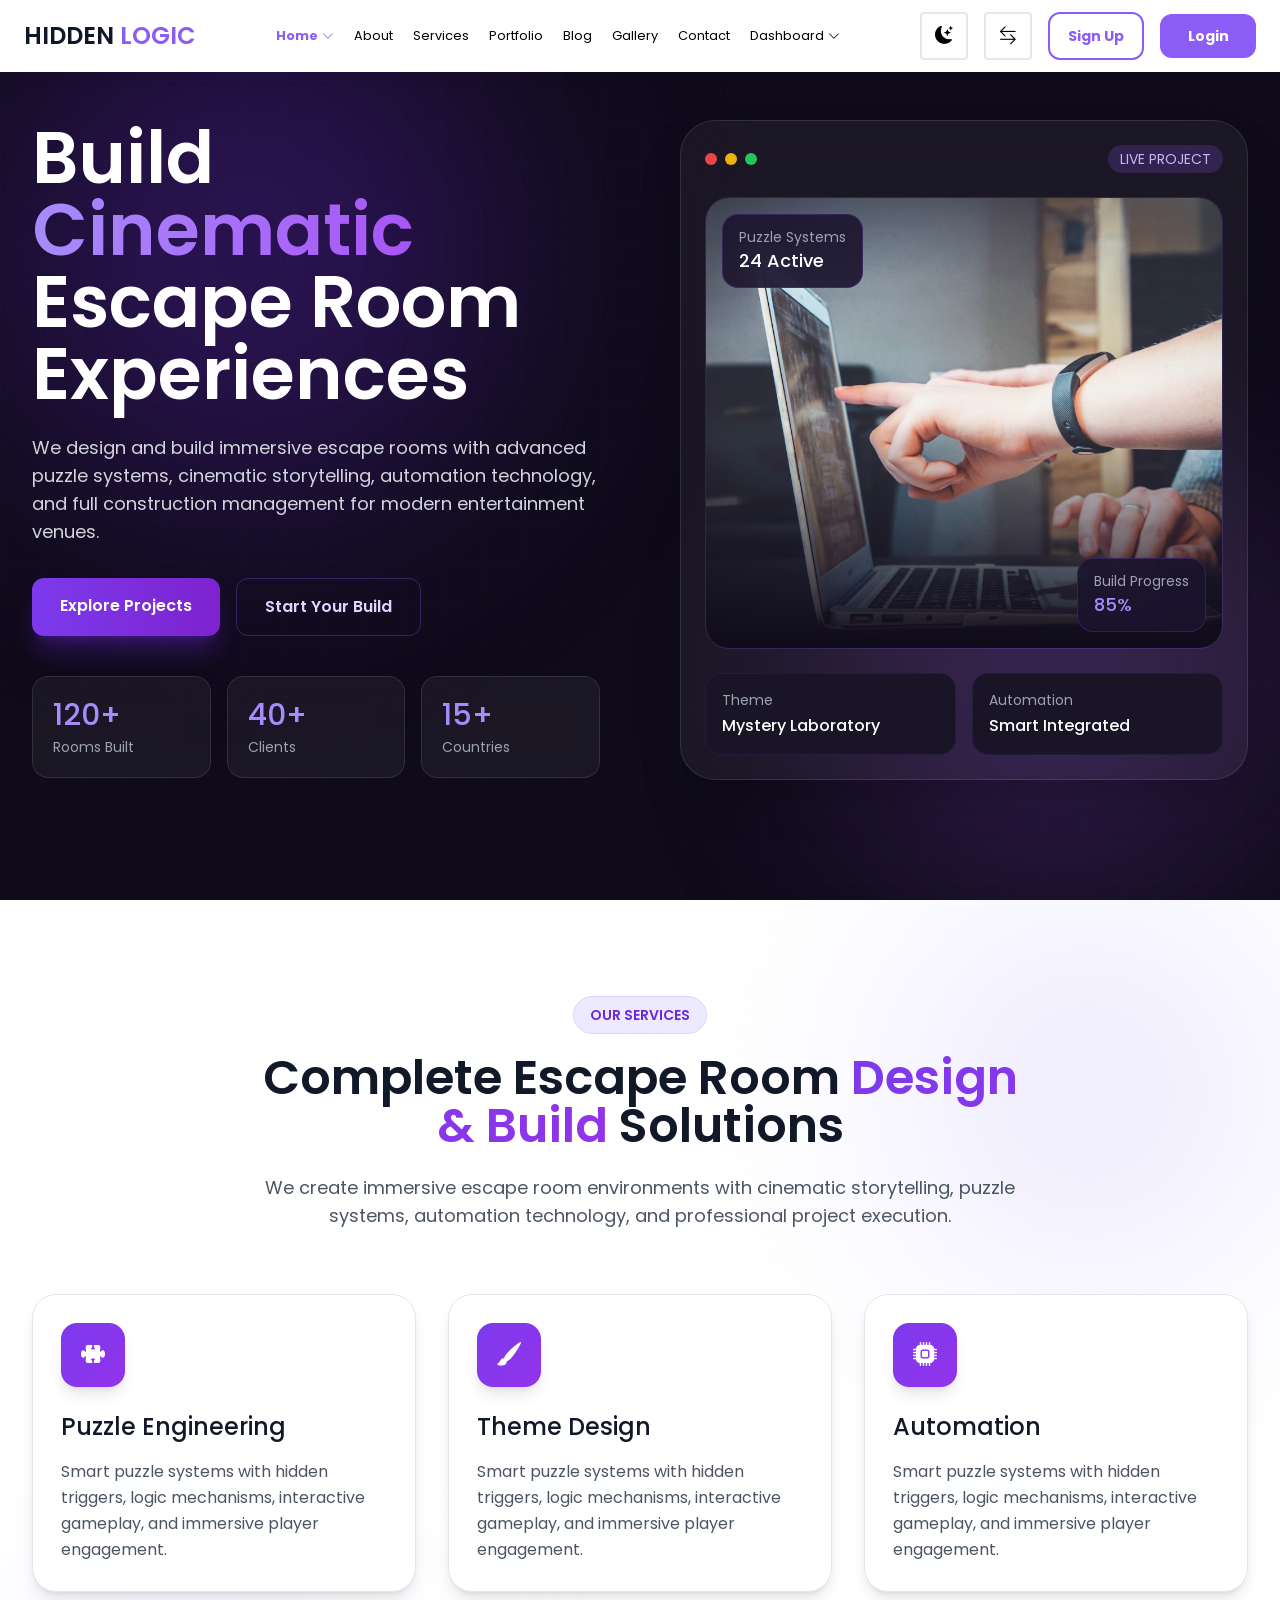
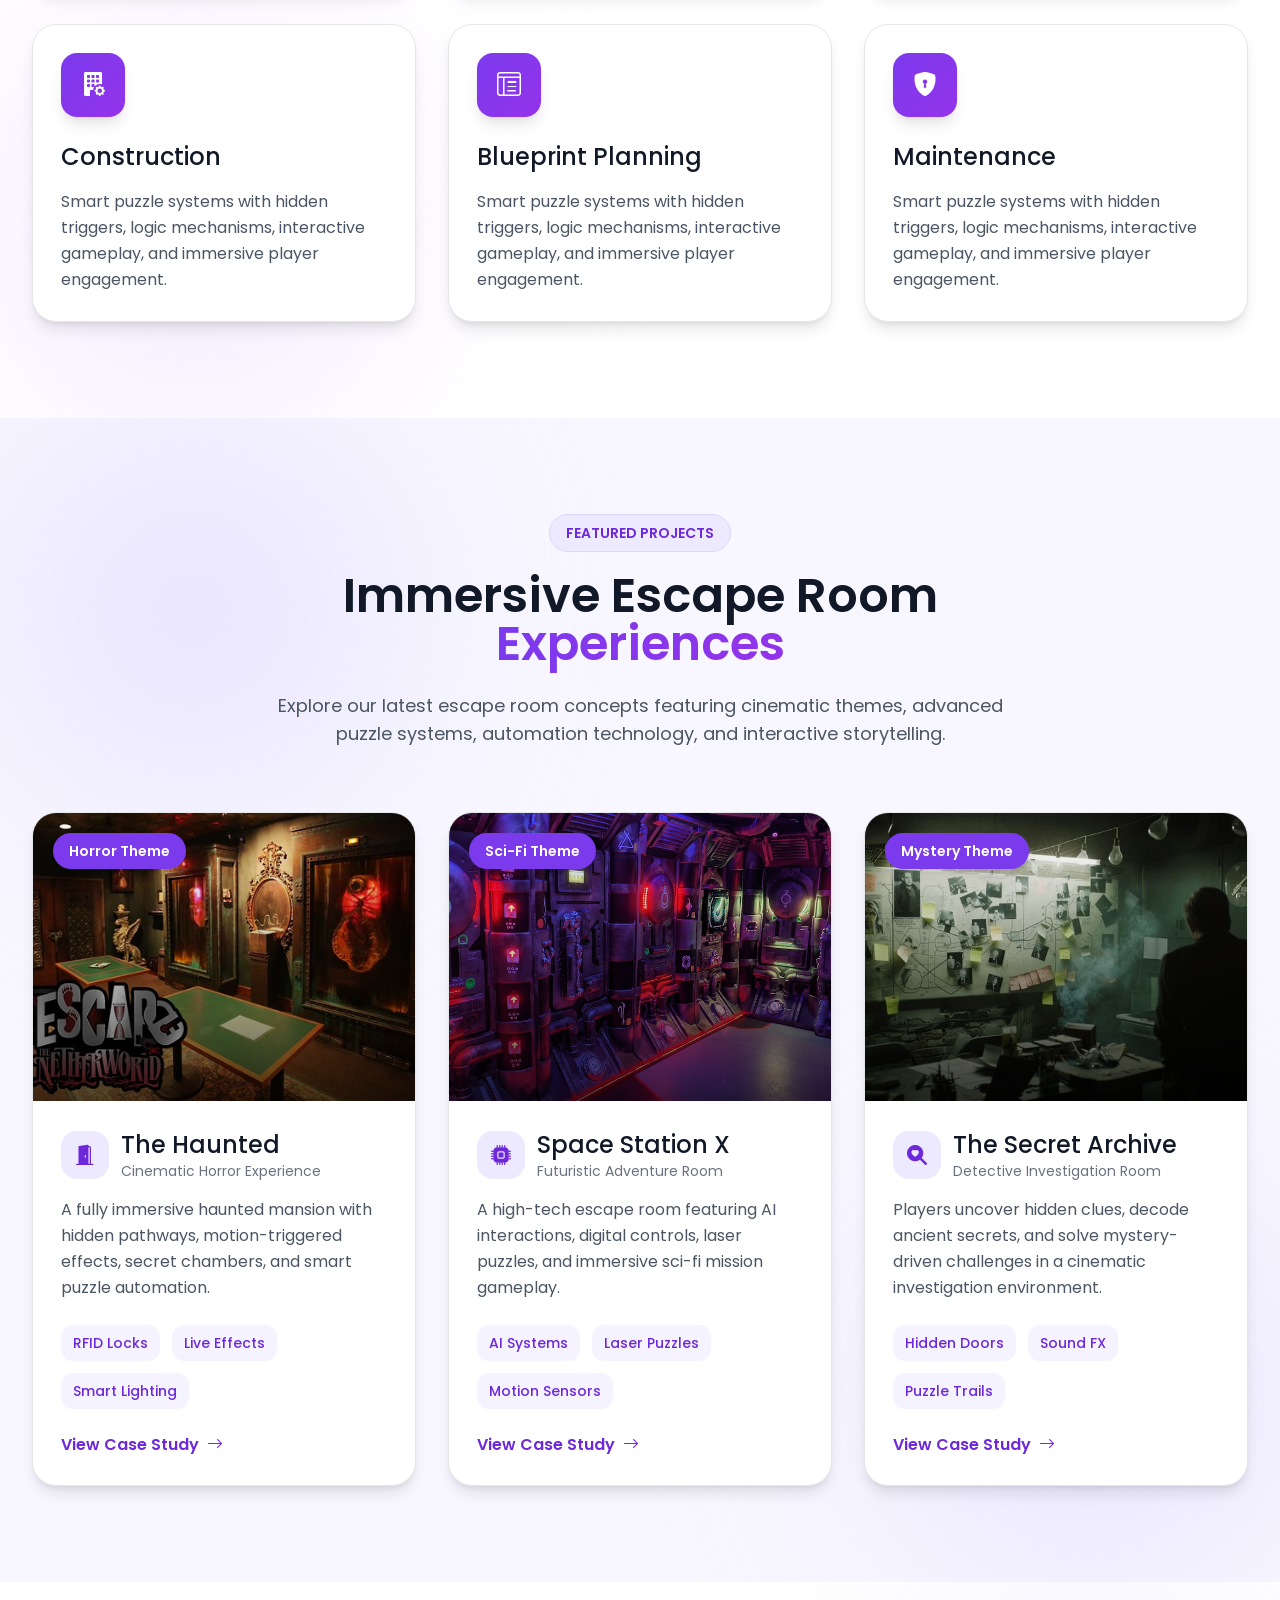
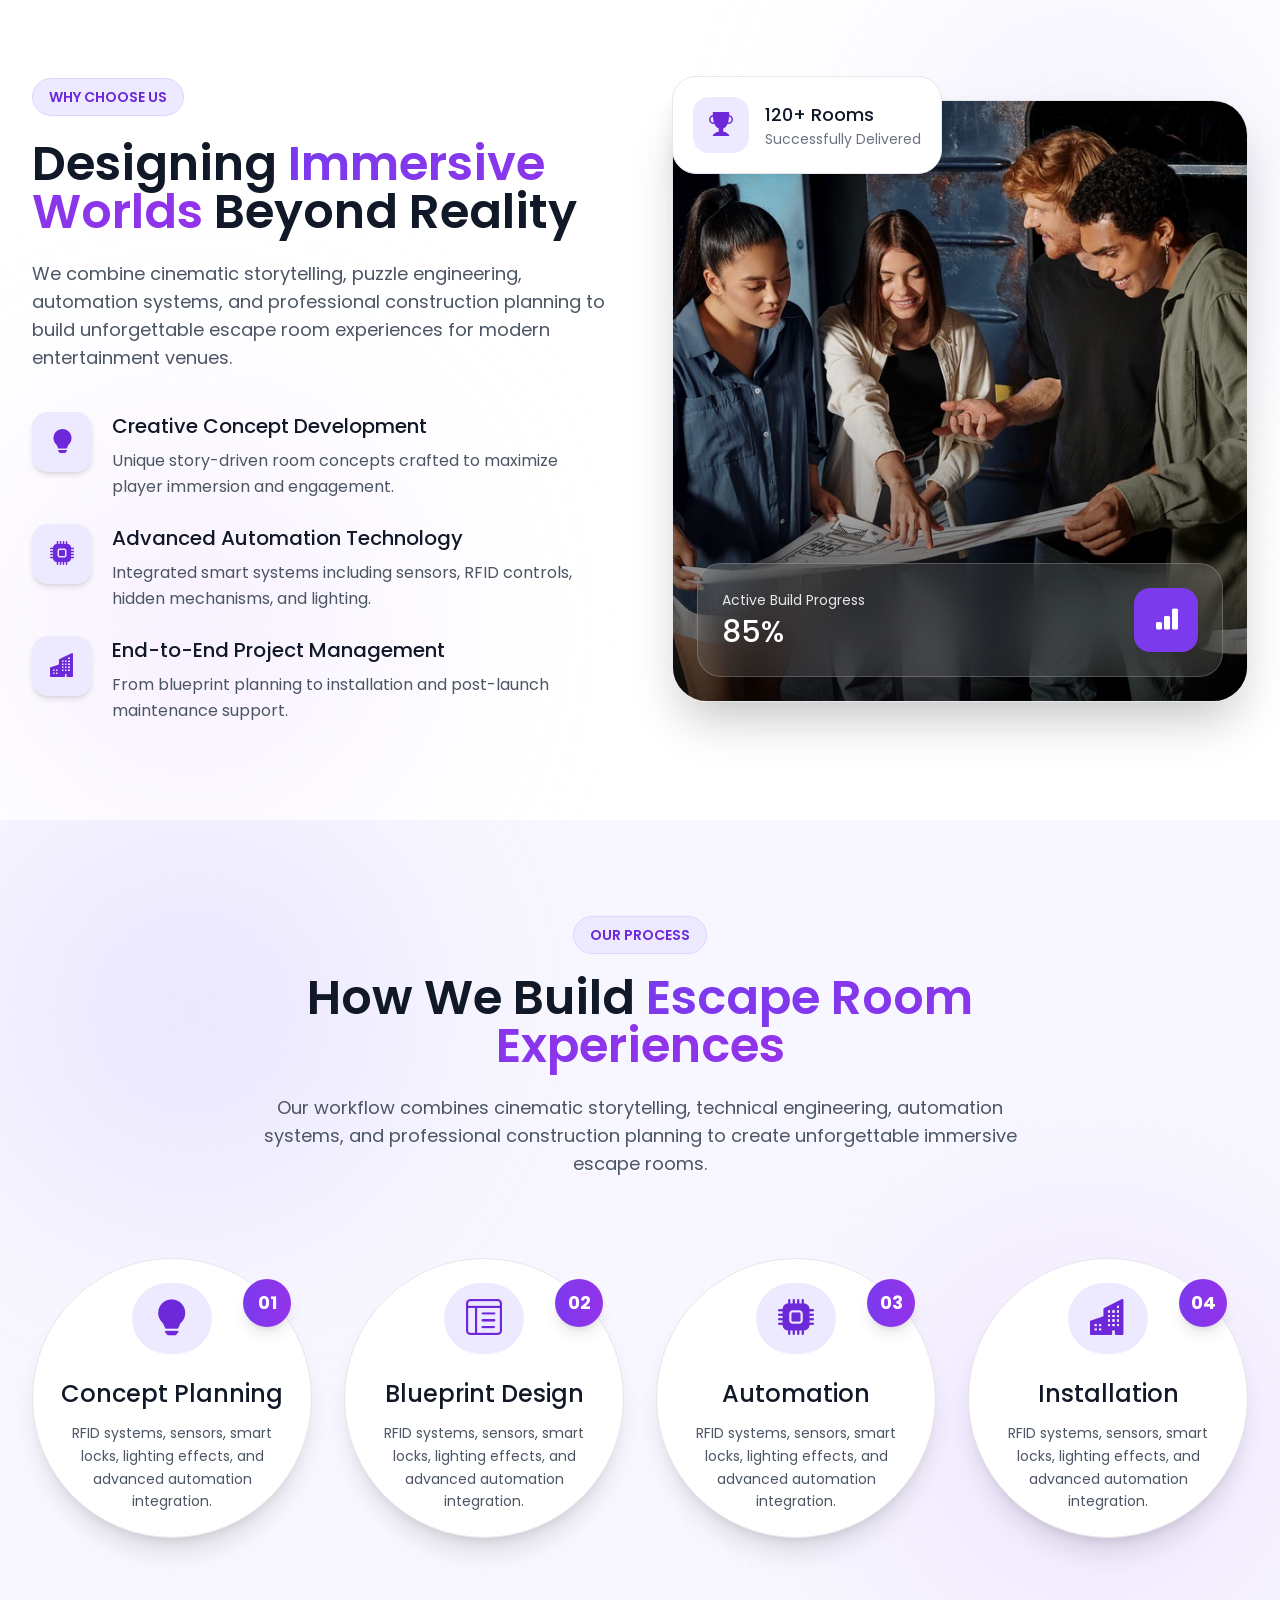
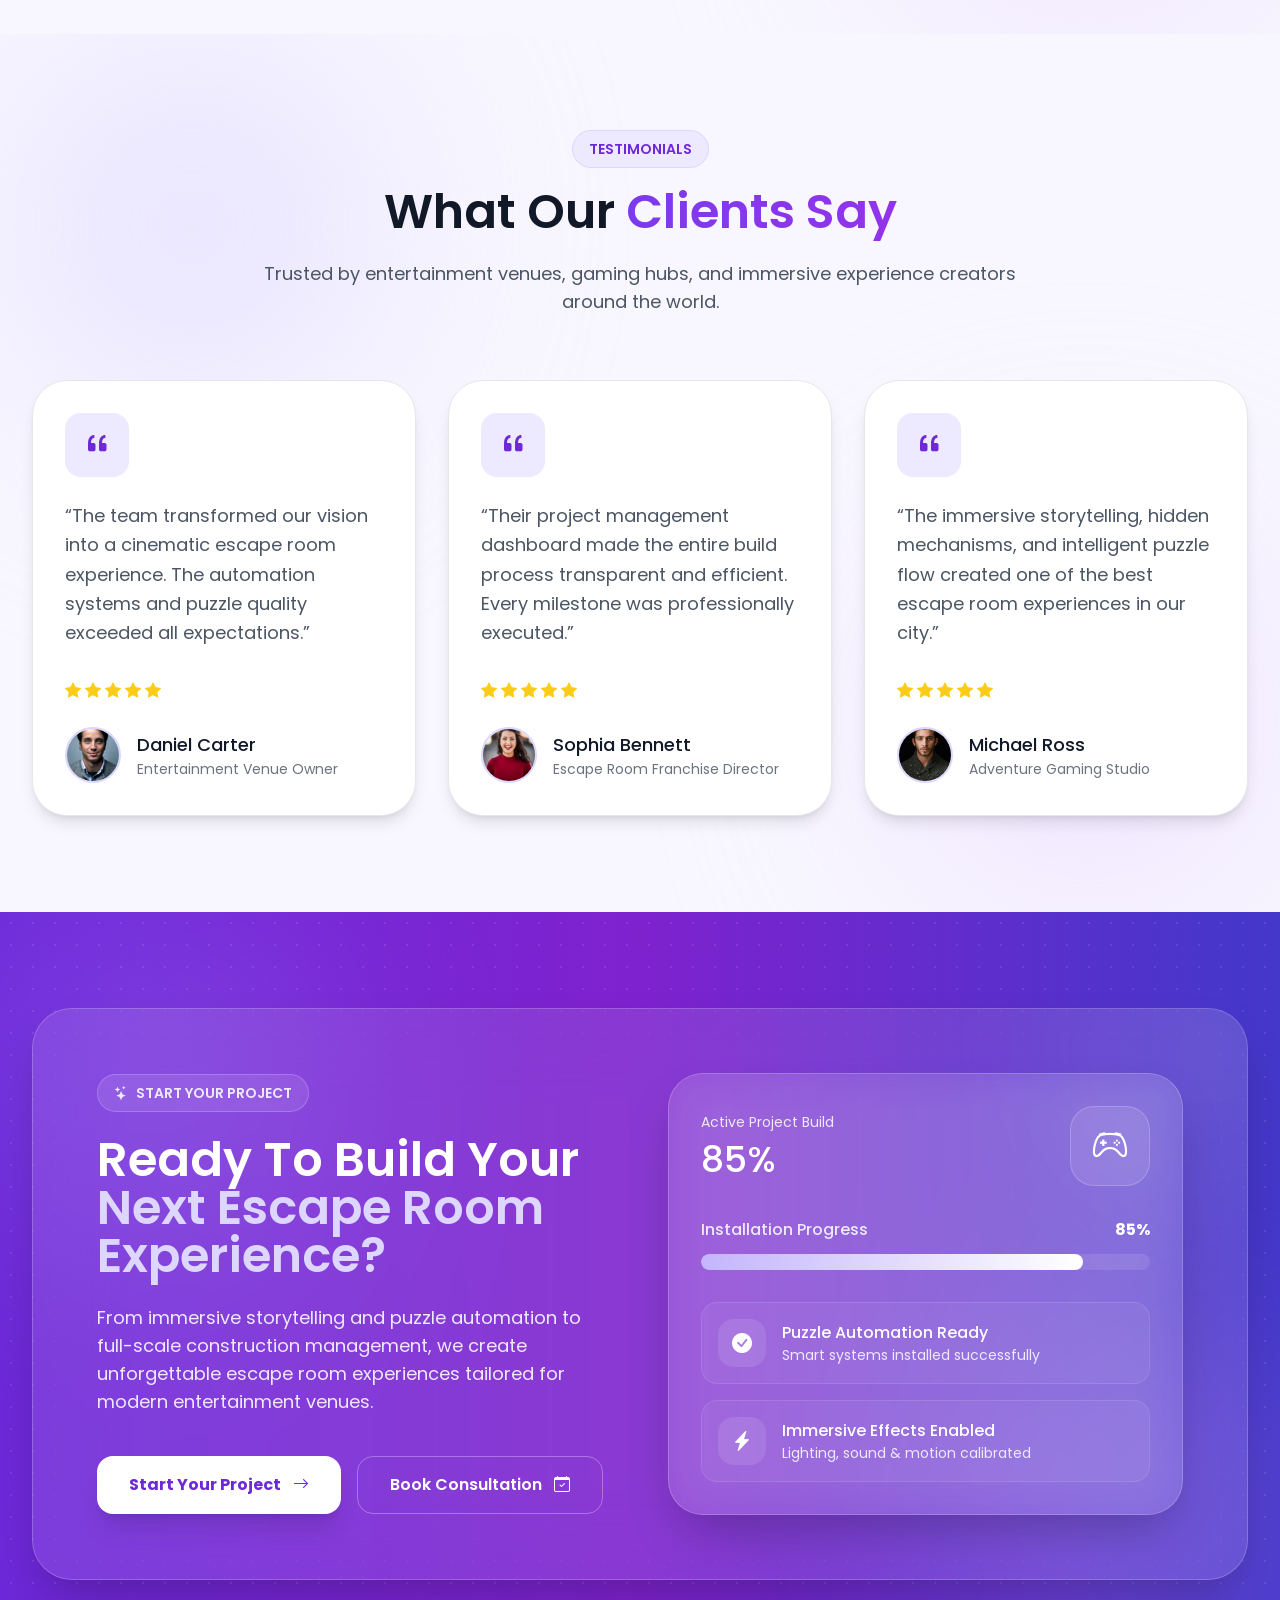
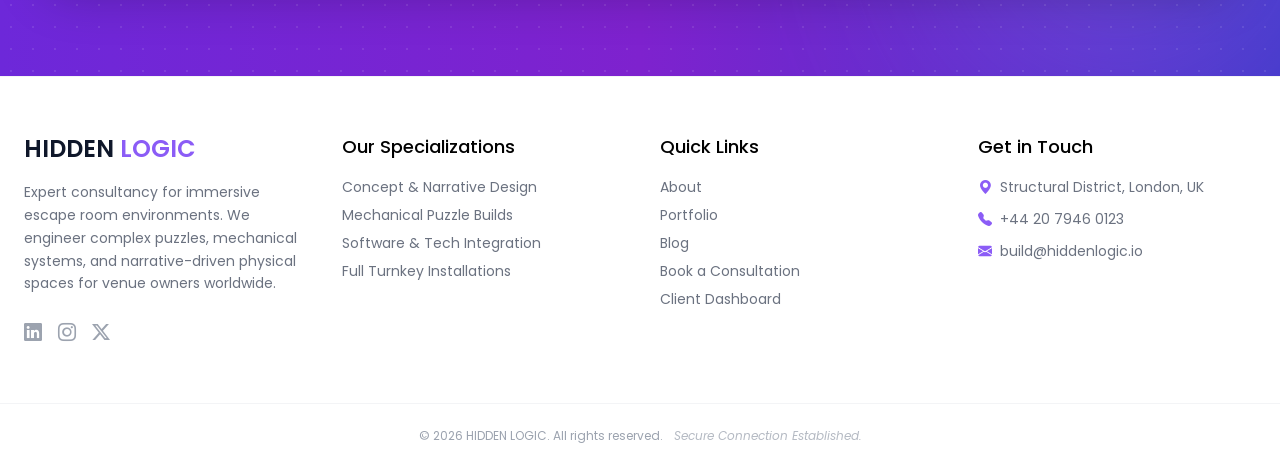
==== escape/index.html @ 1860c852 "first commit" ====
<!DOCTYPE html>
<html lang="en">

<head>
  <meta charset="UTF-8">
  <meta name="viewport" content="width=device-width, initial-scale=1.0">
  <title>Home1 - Hidden Logic</title>
  <link rel="icon" href="images/logo.jpeg">
  <script src="tailwind.js"></script>
  <link rel="stylesheet" href="https://cdn.jsdelivr.net/npm/bootstrap-icons@1.11.3/font/bootstrap-icons.min.css">
  <link rel="stylesheet" href="navbar.css">
  <link rel="stylesheet" href="footer.css">
  <link rel="preconnect" href="https://fonts.googleapis.com">
  <link rel="preconnect" href="https://fonts.gstatic.com" crossorigin>
  <link href="https://fonts.googleapis.com/css2?family=Poppins:wght@300;400;500;600;700;900&display=swap"
    rel="stylesheet">
  <style>
    /* RTL */
    .rtl {
      direction: rtl;
    }


    /* THEME TOGGLE */
    :root {
      --home-bg: #ffffff;
      --text-color: #111111;
    }

    [data-theme="dark"] {
      --home-bg: #000000;
      --text-color: #ffffff;
    }

    body {
      background-color: var(--home-bg) !important;
      color: var(--text-color);
      transition: background-color 0.4s ease, color 0.4s ease;
    }

    [data-theme="dark"] section,
    [data-theme="dark"] .card {
      background-color: #000000 !important;
    }

    [data-theme="dark"] .btn,
    [data-theme="dark"] .btn1:hover {
      color: #000000 !important;
    }

    [data-theme="dark"] body,
    [data-theme="dark"] p,
    [data-theme="dark"] h1,
    [data-theme="dark"] h2,
    [data-theme="dark"] h3,
    [data-theme="dark"] h4,
    [data-theme="dark"] h5,
    [data-theme="dark"] h6,
    [data-theme="dark"] span,
    [data-theme="dark"] li,
    [data-theme="dark"] a,
    [data-theme="dark"] i,
    [data-theme="dark"] label,
    [data-theme="dark"] table,
    [data-theme="dark"] th,
    [data-theme="dark"] td,
    [data-theme="dark"] div,
    [data-theme="dark"] small,
    [data-theme="dark"] strong {
      color: #ffffff !important;
    }

    /* PREMIUM DARK MODE CONTRAST FIXES */
    [data-theme="dark"] .bg-white,
    [data-theme="dark"] .bg-\[\#F8F7FF\] {
      background-color: #000000 !important;
      border-color: #2b1d4c !important;
    }

    [data-theme="dark"] .border-gray-200,
    [data-theme="dark"] .border-violet-100,
    [data-theme="dark"] .border-violet-200,
    [data-theme="dark"] .border-purple-200 {
      border-color: #2b1d4c !important;
    }

    [data-theme="dark"] .bg-violet-100,
    [data-theme="dark"] .bg-purple-100,
    [data-theme="dark"] .bg-violet-50,
    [data-theme="dark"] .bg-purple-50 {
      background-color: rgba(139, 92, 246, 0.15) !important;
      border-color: rgba(139, 92, 246, 0.3) !important;
    }

    [data-theme="dark"] .text-violet-700,
    [data-theme="dark"] .text-purple-700,
    [data-theme="dark"] .bg-violet-100 i,
    [data-theme="dark"] .bg-violet-100 span,
    [data-theme="dark"] .bg-purple-100 i,
    [data-theme="dark"] .bg-purple-100 span,
    [data-theme="dark"] .bg-violet-50 i,
    [data-theme="dark"] .bg-violet-50 span {
      color: #c084fc !important;
    }
  </style>
  <script>
    (function () {
      const savedTheme = localStorage.getItem('theme') || 'light';
      document.documentElement.setAttribute('data-theme', savedTheme);
    })();
  </script>
</head>

<body class="font-sans">
  <!-- navbar -->
  <div id="navbar"></div>

  <!-- HERO BANNER -->
<!-- HERO SECTION -->
<section class="relative overflow-hidden bg-[#0F0B1A] min-h-screen flex items-center">

    <!-- BACKGROUND GLOW -->
    <div class="absolute top-0 left-0 w-72 sm:w-96 md:w-[500px] h-72 sm:h-96 md:h-[500px] bg-violet-700/30 blur-[120px] rounded-full"></div>

    <div class="absolute bottom-0 right-0 w-72 sm:w-96 md:w-[450px] h-72 sm:h-96 md:h-[450px] bg-purple-500/20 blur-[100px] rounded-full"></div>

    <!-- GRID OVERLAY -->
    <div class="absolute inset-0 opacity-10"
        style="background-image:
        linear-gradient(#ffffff15 1px, transparent 1px),
        linear-gradient(90deg, #ffffff15 1px, transparent 1px);
        background-size: 40px 40px;">
    </div>

    <div class="relative max-w-7xl mx-auto px-4 sm:px-6 lg:px-8 py-20 w-full">

        <div class="grid lg:grid-cols-2 gap-14 lg:gap-20 items-center">

            <!-- LEFT CONTENT -->
            <div class="text-center lg:text-left order-2 lg:order-1">

                <!-- HEADING -->
                <h1
                    class="text-4xl sm:text-5xl md:text-6xl xl:text-7xl font-black leading-tight text-white">

                    Build

                    <span
                        class="text-transparent bg-clip-text bg-gradient-to-r from-violet-400 to-purple-500">
                        Cinematic
                    </span>

                    Escape Room Experiences
                </h1>

                <!-- DESCRIPTION -->
                <p
                    class="mt-6 text-gray-300 text-base sm:text-lg leading-relaxed max-w-2xl mx-auto lg:mx-0">

                    We design and build immersive escape rooms with advanced
                    puzzle systems, cinematic storytelling, automation
                    technology, and full construction management for modern
                    entertainment venues.
                </p>

                <!-- BUTTONS -->
                <div
                    class="flex flex-col sm:flex-row gap-4 mt-8 justify-center lg:justify-start">

                    <a href="#"
                        class="px-7 py-4 rounded-xl bg-gradient-to-r from-violet-600 to-purple-700 hover:scale-105 transition-all duration-300 text-white font-semibold shadow-xl shadow-violet-800/40 text-center">

                        Explore Projects
                    </a>

                    <a href="#"
                        class="px-7 py-4 rounded-xl border border-violet-500/30 hover:bg-violet-500/10 transition-all duration-300 text-violet-200 font-semibold text-center">

                        Start Your Build
                    </a>

                </div>

                <!-- STATS -->
                <div
                    class="grid grid-cols-1 sm:grid-cols-3 gap-4 mt-10 max-w-2xl mx-auto lg:mx-0">

                    <div
                        class="bg-white/5 border border-white/10 backdrop-blur-lg rounded-2xl p-5">

                        <h3 class="text-2xl sm:text-3xl font-bold text-violet-400">
                            120+
                        </h3>

                        <p class="text-gray-400 text-sm mt-1">
                            Rooms Built
                        </p>

                    </div>

                    <div
                        class="bg-white/5 border border-white/10 backdrop-blur-lg rounded-2xl p-5">

                        <h3 class="text-2xl sm:text-3xl font-bold text-violet-400">
                            40+
                        </h3>

                        <p class="text-gray-400 text-sm mt-1">
                            Clients
                        </p>

                    </div>

                    <div
                        class="bg-white/5 border border-white/10 backdrop-blur-lg rounded-2xl p-5">

                        <h3 class="text-2xl sm:text-3xl font-bold text-violet-400">
                            15+
                        </h3>

                        <p class="text-gray-400 text-sm mt-1">
                            Countries
                        </p>

                    </div>

                </div>

            </div>

            <!-- RIGHT SIDE -->
            <div class="relative flex justify-center order-1 lg:order-2">

                <!-- MAIN CARD -->
                <div
                    class="relative w-full max-w-md sm:max-w-lg lg:max-w-xl bg-white/5 backdrop-blur-2xl border border-white/10 rounded-[30px] sm:rounded-[35px] p-4 sm:p-6 shadow-2xl">

                    <!-- TOP BAR -->
                    <div class="flex items-center justify-between mb-6">

                        <div class="flex gap-2">

                            <span class="w-3 h-3 rounded-full bg-red-500"></span>

                            <span class="w-3 h-3 rounded-full bg-yellow-500"></span>

                            <span class="w-3 h-3 rounded-full bg-green-500"></span>

                        </div>

                        <div
                            class="px-3 py-1 rounded-full bg-violet-500/20 text-violet-300 text-xs sm:text-sm">

                            LIVE PROJECT
                        </div>

                    </div>

                    <!-- IMAGE -->
                    <div
                        class="relative rounded-3xl overflow-hidden border border-violet-500/20">

                        <img
                            src="images/bg1.avif"
                            alt="Escape Room"
                            class="w-full h-[280px] sm:h-[380px] md:h-[450px] object-cover">

                        <!-- OVERLAY -->
                        <div
                            class="absolute inset-0 bg-gradient-to-t from-[#0F0B1A] via-transparent to-transparent">
                        </div>

                        <!-- FLOATING CARD -->
                        <div
                            class="absolute top-4 left-4 bg-[#1B132E]/90 border border-violet-500/20 backdrop-blur-lg rounded-2xl px-4 py-3">

                            <p class="text-gray-400 text-xs sm:text-sm">
                                Puzzle Systems
                            </p>

                            <h4 class="text-white font-bold text-base sm:text-lg">
                                24 Active
                            </h4>

                        </div>

                        <!-- FLOATING CARD -->
                        <div
                            class="absolute bottom-4 right-4 bg-[#1B132E]/90 border border-violet-500/20 backdrop-blur-lg rounded-2xl px-4 py-3">

                            <p class="text-gray-400 text-xs sm:text-sm">
                                Build Progress
                            </p>

                            <h4 class="text-violet-400 font-bold text-base sm:text-lg">
                                85%
                            </h4>

                        </div>

                    </div>

                    <!-- BOTTOM INFO -->
                    <div class="grid grid-cols-1 sm:grid-cols-2 gap-4 mt-6">

                        <div
                            class="bg-[#1A1427] border border-violet-500/10 rounded-2xl p-4">

                            <p class="text-gray-400 text-sm">
                                Theme
                            </p>

                            <h4 class="text-white font-semibold mt-1 text-sm sm:text-base">
                                Mystery Laboratory
                            </h4>

                        </div>

                        <div
                            class="bg-[#1A1427] border border-violet-500/10 rounded-2xl p-4">

                            <p class="text-gray-400 text-sm">
                                Automation
                            </p>

                            <h4 class="text-white font-semibold mt-1 text-sm sm:text-base">
                                Smart Integrated
                            </h4>

                        </div>

                    </div>

                </div>

                <!-- GLOW -->
                <div
                    class="absolute -z-10 w-72 sm:w-96 h-72 sm:h-96 bg-violet-600/30 blur-[120px] rounded-full">
                </div>

            </div>

        </div>

    </div>

</section>
<!-- SECTION1 -->
<!-- SERVICES SECTION -->
<section class="relative bg-white py-20 sm:py-24 overflow-hidden">

    <!-- BACKGROUND -->
    <div class="absolute top-0 right-0 w-72 sm:w-96 h-72 sm:h-96 bg-violet-100 blur-[120px] rounded-full"></div>

    <div class="absolute bottom-0 left-0 w-72 sm:w-96 h-72 sm:h-96 bg-purple-100 blur-[120px] rounded-full"></div>

    <div class="relative max-w-7xl mx-auto px-4 sm:px-6 lg:px-8">

        <!-- SECTION TITLE -->
        <div class="text-center max-w-3xl mx-auto mb-16">

            <span
                class="inline-block px-4 py-2 rounded-full bg-violet-100 border border-violet-200 text-violet-700 text-sm font-semibold mb-5">

                OUR SERVICES
            </span>

            <h2
                class="text-4xl sm:text-5xl font-black text-gray-900 leading-tight">

                Complete Escape Room
                <span
                    class="text-transparent bg-clip-text bg-gradient-to-r from-violet-600 to-purple-600">
                    Design & Build
                </span>
                Solutions
            </h2>

            <p
                class="mt-6 text-gray-600 text-base sm:text-lg leading-relaxed">

                We create immersive escape room environments with cinematic
                storytelling, puzzle systems, automation technology, and
                professional project execution.
            </p>

        </div>

        <!-- SERVICES GRID -->
        <div
            class="grid grid-cols-1 sm:grid-cols-2 lg:grid-cols-3 gap-6 lg:gap-8">

            <!-- CARD -->
            <div
                class="group bg-white border border-gray-200 rounded-3xl p-7 shadow-lg hover:shadow-2xl hover:-translate-y-2 transition-all duration-500">

                <div
                    class="w-16 h-16 rounded-2xl bg-gradient-to-br from-violet-600 to-purple-600 flex items-center justify-center text-white text-2xl mb-6 shadow-lg">

                    <i class="bi bi-puzzle-fill"></i>
                </div>

                <h3 class="text-2xl font-bold text-gray-900 mb-4">
                    Puzzle Engineering
                </h3>

                <p class="text-gray-600 leading-relaxed">
                    Smart puzzle systems with hidden triggers, logic mechanisms,
                    interactive gameplay, and immersive player engagement.
                </p>

            </div>

            <!-- CARD -->
            <div
                class="group bg-white border border-gray-200 rounded-3xl p-7 shadow-lg hover:shadow-2xl hover:-translate-y-2 transition-all duration-500">

                <div
                    class="w-16 h-16 rounded-2xl bg-gradient-to-br from-violet-600 to-purple-600 flex items-center justify-center text-white text-2xl mb-6 shadow-lg">

                    <i class="bi bi-brush-fill"></i>
                </div>

                <h3 class="text-2xl font-bold text-gray-900 mb-4">
                    Theme Design
                </h3>

                <p class="text-gray-600 leading-relaxed">
                    Smart puzzle systems with hidden triggers, logic mechanisms,
                    interactive gameplay, and immersive player engagement.
                </p>

            </div>

            <!-- CARD -->
            <div
                class="group bg-white border border-gray-200 rounded-3xl p-7 shadow-lg hover:shadow-2xl hover:-translate-y-2 transition-all duration-500">

                <div
                    class="w-16 h-16 rounded-2xl bg-gradient-to-br from-violet-600 to-purple-600 flex items-center justify-center text-white text-2xl mb-6 shadow-lg">

                    <i class="bi bi-cpu-fill"></i>
                </div>

                <h3 class="text-2xl font-bold text-gray-900 mb-4">
                    Automation
                </h3>

                <p class="text-gray-600 leading-relaxed">
                    Smart puzzle systems with hidden triggers, logic mechanisms,
                    interactive gameplay, and immersive player engagement.
                </p>

            </div>

            <!-- CARD -->
            <div
                class="group bg-white border border-gray-200 rounded-3xl p-7 shadow-lg hover:shadow-2xl hover:-translate-y-2 transition-all duration-500">

                <div
                    class="w-16 h-16 rounded-2xl bg-gradient-to-br from-violet-600 to-purple-600 flex items-center justify-center text-white text-2xl mb-6 shadow-lg">

                    <i class="bi bi-building-fill-gear"></i>
                </div>

                <h3 class="text-2xl font-bold text-gray-900 mb-4">
                    Construction 
                </h3>

                <p class="text-gray-600 leading-relaxed">
                   Smart puzzle systems with hidden triggers, logic mechanisms,
                    interactive gameplay, and immersive player engagement.
                </p>

            </div>

            <!-- CARD -->
            <div
                class="group bg-white border border-gray-200 rounded-3xl p-7 shadow-lg hover:shadow-2xl hover:-translate-y-2 transition-all duration-500">

                <div
                    class="w-16 h-16 rounded-2xl bg-gradient-to-br from-violet-600 to-purple-600 flex items-center justify-center text-white text-2xl mb-6 shadow-lg">

                    <i class="bi bi-layout-text-window-reverse"></i>
                </div>

                <h3 class="text-2xl font-bold text-gray-900 mb-4">
                    Blueprint Planning
                </h3>

                <p class="text-gray-600 leading-relaxed">
                  Smart puzzle systems with hidden triggers, logic mechanisms,
                    interactive gameplay, and immersive player engagement.
                </p>

            </div>

            <!-- CARD -->
            <div
                class="group bg-white border border-gray-200 rounded-3xl p-7 shadow-lg hover:shadow-2xl hover:-translate-y-2 transition-all duration-500">

                <div
                    class="w-16 h-16 rounded-2xl bg-gradient-to-br from-violet-600 to-purple-600 flex items-center justify-center text-white text-2xl mb-6 shadow-lg">

                    <i class="bi bi-shield-lock-fill"></i>
                </div>

                <h3 class="text-2xl font-bold text-gray-900 mb-4">
                    Maintenance
                </h3>

                <p class="text-gray-600 leading-relaxed">
                    Smart puzzle systems with hidden triggers, logic mechanisms,
                    interactive gameplay, and immersive player engagement.
                </p>

            </div>

        </div>

    </div>

</section>
<!-- SECTION2 -->

<section class="relative bg-[#F8F7FF] py-20 sm:py-24 overflow-hidden">

    <!-- BACKGROUND GLOW -->
    <div class="absolute top-0 left-0 w-72 sm:w-96 h-72 sm:h-96 bg-violet-200 blur-[120px] rounded-full opacity-60"></div>

    <div class="absolute bottom-0 right-0 w-72 sm:w-96 h-72 sm:h-96 bg-violet-200 blur-[120px] rounded-full opacity-60"></div>

    <div class="relative max-w-7xl mx-auto px-4 sm:px-6 lg:px-8">

        <!-- SECTION HEADER -->
        <div class="text-center max-w-3xl mx-auto mb-16">

            <span
                class="inline-block px-4 py-2 rounded-full bg-violet-100 border border-violet-200 text-violet-700 text-sm font-semibold mb-5">

                FEATURED PROJECTS
            </span>

            <h2
                class="text-4xl sm:text-5xl font-black text-gray-900 leading-tight">

                Immersive Escape Room
                <span
                    class="text-transparent bg-clip-text bg-gradient-to-r from-violet-600 to-purple-600">
                    Experiences
                </span>
            </h2>

            <p
                class="mt-6 text-gray-600 text-base sm:text-lg leading-relaxed">

                Explore our latest escape room concepts featuring cinematic
                themes, advanced puzzle systems, automation technology,
                and interactive storytelling.
            </p>

        </div>

        <!-- PROJECT GRID -->
        <div class="grid grid-cols-1 md:grid-cols-2 xl:grid-cols-3 gap-8">

            <!-- CARD 1 -->
            <div
                class="group bg-white rounded-3xl overflow-hidden shadow-lg border border-gray-200 hover:shadow-2xl transition-all duration-500 hover:-translate-y-2">

                <!-- IMAGE -->
                <div class="relative overflow-hidden">

                    <img
                        src="images/img1.jpg"
                        alt="Escape Room"
                        class="w-full h-72 object-cover group-hover:scale-110 transition duration-700">

                    <!-- OVERLAY -->
                    <div
                        class="absolute inset-0 bg-gradient-to-t from-black/70 via-black/20 to-transparent">
                    </div>

                    <!-- BADGE -->
                    <div
                        class="absolute top-5 left-5 px-4 py-2 rounded-full bg-violet-600 text-white text-sm font-semibold shadow-lg">

                        Horror Theme
                    </div>

                </div>

                <!-- CONTENT -->
                <div class="p-7">

                    <div class="flex items-center gap-3 mb-4">

                        <div
                            class="w-12 h-12 rounded-2xl bg-violet-100 flex items-center justify-center text-violet-700 text-xl">

                            <i class="bi bi-door-open-fill"></i>
                        </div>

                        <div>
                            <h3 class="text-2xl font-bold text-gray-900">
                                The Haunted
                            </h3>

                            <p class="text-sm text-gray-500">
                                Cinematic Horror Experience
                            </p>
                        </div>

                    </div>

                    <p class="text-gray-600 leading-relaxed mb-6">
                        A fully immersive haunted mansion with hidden pathways,
                        motion-triggered effects, secret chambers, and smart
                        puzzle automation.
                    </p>

                    <!-- FEATURES -->
                    <div class="flex flex-wrap gap-3 mb-6">

                        <span
                            class="px-3 py-2 rounded-xl bg-violet-50 text-violet-700 text-sm font-medium">
                            RFID Locks
                        </span>

                        <span
                            class="px-3 py-2 rounded-xl bg-violet-50 text-violet-700 text-sm font-medium">
                            Live Effects
                        </span>

                        <span
                            class="px-3 py-2 rounded-xl bg-violet-50 text-violet-700 text-sm font-medium">
                            Smart Lighting
                        </span>

                    </div>

                    <!-- BUTTON -->
                    <a href="#"
                        class="inline-flex items-center gap-2 text-violet-700 font-semibold hover:gap-4 transition-all duration-300">

                        View Case Study
                        <i class="bi bi-arrow-right"></i>
                    </a>

                </div>

            </div>

            <!-- CARD 2 -->
            <div
                class="group bg-white rounded-3xl overflow-hidden shadow-lg border border-gray-200 hover:shadow-2xl transition-all duration-500 hover:-translate-y-2">

                <!-- IMAGE -->
                <div class="relative overflow-hidden">

                    <img
                        src="images/img2.jpg"
                        alt="Escape Room"
                        class="w-full h-72 object-cover group-hover:scale-110 transition duration-700">

                    <!-- OVERLAY -->
                    <div
                        class="absolute inset-0 bg-gradient-to-t from-black/70 via-black/20 to-transparent">
                    </div>

                    <!-- BADGE -->
                    <div
                        class="absolute top-5 left-5 px-4 py-2 rounded-full bg-violet-600 text-white text-sm font-semibold shadow-lg">

                        Sci-Fi Theme
                    </div>

                </div>

                <!-- CONTENT -->
                <div class="p-7">

                    <div class="flex items-center gap-3 mb-4">

                        <div
                            class="w-12 h-12 rounded-2xl bg-violet-100 flex items-center justify-center text-violet-700 text-xl">

                            <i class="bi bi-cpu-fill"></i>
                        </div>

                        <div>
                            <h3 class="text-2xl font-bold text-gray-900">
                                Space Station X
                            </h3>

                            <p class="text-sm text-gray-500">
                                Futuristic Adventure Room
                            </p>
                        </div>

                    </div>

                    <p class="text-gray-600 leading-relaxed mb-6">
                        A high-tech escape room featuring AI interactions,
                        digital controls, laser puzzles, and immersive sci-fi
                        mission gameplay.
                    </p>

                    <!-- FEATURES -->
                    <div class="flex flex-wrap gap-3 mb-6">

                        <span
                            class="px-3 py-2 rounded-xl bg-violet-50 text-violet-700 text-sm font-medium">
                            AI Systems
                        </span>

                        <span
                            class="px-3 py-2 rounded-xl bg-violet-50 text-violet-700 text-sm font-medium">
                            Laser Puzzles
                        </span>

                        <span
                            class="px-3 py-2 rounded-xl bg-violet-50 text-violet-700 text-sm font-medium">
                            Motion Sensors
                        </span>

                    </div>

                    <!-- BUTTON -->
                    <a href="#"
                        class="inline-flex items-center gap-2 text-violet-700 font-semibold hover:gap-4 transition-all duration-300">

                        View Case Study
                        <i class="bi bi-arrow-right"></i>
                    </a>

                </div>

            </div>

            <!-- CARD 3 -->
            <div
                class="group bg-white rounded-3xl overflow-hidden shadow-lg border border-gray-200 hover:shadow-2xl transition-all duration-500 hover:-translate-y-2">

                <!-- IMAGE -->
                <div class="relative overflow-hidden">

                    <img
                        src="images/img3.webp"
                        alt="Escape Room"
                        class="w-full h-72 object-cover group-hover:scale-110 transition duration-700">

                    <!-- OVERLAY -->
                    <div
                        class="absolute inset-0 bg-gradient-to-t from-black/70 via-black/20 to-transparent">
                    </div>

                    <!-- BADGE -->
                    <div
                        class="absolute top-5 left-5 px-4 py-2 rounded-full bg-violet-600 text-white text-sm font-semibold shadow-lg">

                        Mystery Theme
                    </div>

                </div>

                <!-- CONTENT -->
                <div class="p-7">

                    <div class="flex items-center gap-3 mb-4">

                        <div
                            class="w-12 h-12 rounded-2xl bg-violet-100 flex items-center justify-center text-violet-700 text-xl">

                            <i class="bi bi-search-heart-fill"></i>
                        </div>

                        <div>
                            <h3 class="text-2xl font-bold text-gray-900">
                                The Secret Archive
                            </h3>

                            <p class="text-sm text-gray-500">
                                Detective Investigation Room
                            </p>
                        </div>

                    </div>

                    <p class="text-gray-600 leading-relaxed mb-6">
                        Players uncover hidden clues, decode ancient secrets,
                        and solve mystery-driven challenges in a cinematic
                        investigation environment.
                    </p>

                    <!-- FEATURES -->
                    <div class="flex flex-wrap gap-3 mb-6">

                        <span
                            class="px-3 py-2 rounded-xl bg-violet-50 text-violet-700 text-sm font-medium">
                            Hidden Doors
                        </span>

                        <span
                            class="px-3 py-2 rounded-xl bg-violet-50 text-violet-700 text-sm font-medium">
                            Sound FX
                        </span>

                        <span
                            class="px-3 py-2 rounded-xl bg-violet-50 text-violet-700 text-sm font-medium">
                            Puzzle Trails
                        </span>

                    </div>

                    <!-- BUTTON -->
                    <a href="#"
                        class="inline-flex items-center gap-2 text-violet-700 font-semibold hover:gap-4 transition-all duration-300">

                        View Case Study
                        <i class="bi bi-arrow-right"></i>
                    </a>

                </div>

            </div>

        </div>

    </div>

</section>
<!-- SECCTION3 -->
 <!-- WHY CHOOSE US SECTION -->
<section class="relative bg-white py-20 sm:py-24 overflow-hidden">

    <!-- BACKGROUND GLOW -->
    <div class="absolute top-0 right-0 w-72 sm:w-96 h-72 sm:h-96 bg-violet-100 blur-[120px] rounded-full opacity-70"></div>

    <div class="absolute bottom-0 left-0 w-72 sm:w-96 h-72 sm:h-96 bg-purple-100 blur-[120px] rounded-full opacity-70"></div>

    <div class="relative max-w-7xl mx-auto px-4 sm:px-6 lg:px-8">

        <div class="grid lg:grid-cols-2 gap-16 items-center">

            <!-- LEFT CONTENT -->
            <div>

                <!-- BADGE -->
                <span
                    class="inline-block px-4 py-2 rounded-full bg-violet-100 border border-violet-200 text-violet-700 text-sm font-semibold mb-6">

                    WHY CHOOSE US
                </span>

                <!-- HEADING -->
                <h2
                    class="text-4xl sm:text-5xl font-black text-gray-900 leading-tight mb-6">

                    Designing
                    <span
                        class="text-transparent bg-clip-text bg-gradient-to-r from-violet-600 to-purple-600">
                        Immersive Worlds
                    </span>
                    Beyond Reality
                </h2>

                <!-- DESCRIPTION -->
                <p
                    class="text-gray-600 text-base sm:text-lg leading-relaxed mb-10">

                    We combine cinematic storytelling, puzzle engineering,
                    automation systems, and professional construction planning
                    to build unforgettable escape room experiences for modern
                    entertainment venues.
                </p>

                <!-- FEATURES -->
                <div class="space-y-6">

                    <!-- ITEM -->
                    <div class="flex items-start gap-5">

                        <div
                            class="min-w-[60px] h-[60px] rounded-2xl bg-violet-100 flex items-center justify-center text-violet-700 text-2xl shadow-md">

                            <i class="bi bi-lightbulb-fill"></i>
                        </div>

                        <div>
                            <h3 class="text-xl font-bold text-gray-900 mb-2">
                                Creative Concept Development
                            </h3>

                            <p class="text-gray-600 leading-relaxed">
                                Unique story-driven room concepts crafted to
                                maximize player immersion and engagement.
                            </p>
                        </div>

                    </div>

                    <!-- ITEM -->
                    <div class="flex items-start gap-5">

                        <div
                            class="min-w-[60px] h-[60px] rounded-2xl bg-violet-100 flex items-center justify-center text-violet-700 text-2xl shadow-md">

                            <i class="bi bi-cpu-fill"></i>
                        </div>

                        <div>
                            <h3 class="text-xl font-bold text-gray-900 mb-2">
                                Advanced Automation Technology
                            </h3>

                            <p class="text-gray-600 leading-relaxed">
                                Integrated smart systems including sensors,
                                RFID controls, hidden mechanisms, and lighting.
                            </p>
                        </div>

                    </div>

                    <!-- ITEM -->
                    <div class="flex items-start gap-5">

                        <div
                            class="min-w-[60px] h-[60px] rounded-2xl bg-violet-100 flex items-center justify-center text-violet-700 text-2xl shadow-md">

                            <i class="bi bi-buildings-fill"></i>
                        </div>

                        <div>
                            <h3 class="text-xl font-bold text-gray-900 mb-2">
                                End-to-End Project Management
                            </h3>

                            <p class="text-gray-600 leading-relaxed">
                                From blueprint planning to installation and
                                post-launch maintenance support.
                            </p>
                        </div>

                    </div>

                </div>

            </div>

            <!-- RIGHT IMAGE SECTION -->
            <div class="relative flex justify-center">

                <!-- MAIN IMAGE CARD -->
                <div
                    class="relative w-full max-w-xl rounded-[35px] overflow-hidden shadow-2xl border border-gray-200">

                    <img
                        src="images/img4.jpg"
                        alt="Escape Room Design"
                        class="w-full h-[500px] sm:h-[600px] object-cover">

                    <!-- OVERLAY -->
                    <div
                        class="absolute inset-0 bg-gradient-to-t from-black/70 via-black/10 to-transparent">
                    </div>

                    <!-- FLOATING CARD -->
                    <div
                        class="absolute bottom-6 left-6 right-6 bg-white/10 backdrop-blur-xl border border-white/20 rounded-3xl p-6">

                        <div class="flex items-center justify-between">

                            <div>
                                <p class="text-gray-200 text-sm mb-1">
                                    Active Build Progress
                                </p>

                                <h3 class="text-3xl font-bold text-white">
                                    85%
                                </h3>
                            </div>

                            <div
                                class="w-16 h-16 rounded-2xl bg-violet-600 flex items-center justify-center text-white text-2xl shadow-lg">

                                <i class="bi bi-bar-chart-fill"></i>
                            </div>

                        </div>

                    </div>

                </div>

                <!-- SMALL FLOATING CARD -->
                <div
                    class="absolute -top-6 -left-4 sm:left-0 bg-white rounded-3xl shadow-xl border border-gray-200 p-5 hidden sm:block">

                    <div class="flex items-center gap-4">

                        <div
                            class="w-14 h-14 rounded-2xl bg-violet-100 flex items-center justify-center text-violet-700 text-2xl">

                            <i class="bi bi-trophy-fill"></i>
                        </div>

                        <div>
                            <h4 class="text-lg font-bold text-gray-900">
                                120+ Rooms
                            </h4>

                            <p class="text-gray-500 text-sm">
                                Successfully Delivered
                            </p>
                        </div>

                    </div>

                </div>

            </div>

        </div>

    </div>

</section>
<!-- SECTION4 -->
<section class="relative bg-[#F8F7FF] py-20 sm:py-24 overflow-hidden">

    <!-- BACKGROUND GLOW -->
    <div
        class="absolute top-0 left-0 w-72 sm:w-96 h-72 sm:h-96 bg-violet-200 blur-[120px] rounded-full opacity-60">
    </div>

    <div
        class="absolute bottom-0 right-0 w-72 sm:w-96 h-72 sm:h-96 bg-purple-200 blur-[120px] rounded-full opacity-60">
    </div>

    <div class="relative max-w-7xl mx-auto px-4 sm:px-6 lg:px-8">

        <!-- SECTION HEADER -->
        <div class="text-center max-w-3xl mx-auto mb-20">

            <span
                class="inline-block px-4 py-2 rounded-full bg-violet-100 border border-violet-200 text-violet-700 text-sm font-semibold mb-5">

                OUR PROCESS
            </span>

            <h2
                class="text-4xl sm:text-5xl font-black text-gray-900 leading-tight">

                How We Build
                <span
                    class="text-transparent bg-clip-text bg-gradient-to-r from-violet-600 to-purple-600">

                    Escape Room Experiences
                </span>
            </h2>

            <p
                class="mt-6 text-gray-600 text-base sm:text-lg leading-relaxed">

                Our workflow combines cinematic storytelling, technical
                engineering, automation systems, and professional construction
                planning to create unforgettable immersive escape rooms.
            </p>

        </div>

        <!-- PROCESS GRID -->
<div
    class="grid grid-cols-1 md:grid-cols-2 xl:grid-cols-4 gap-y-16 gap-x-8 place-items-center">

    <!-- STEP 1 -->
    <div
        class="relative group bg-white rounded-full border border-gray-200 shadow-xl hover:shadow-2xl transition-all duration-500 hover:-translate-y-3 w-[270px] h-[270px] sm:w-[280px] sm:h-[280px] flex-shrink-0 flex flex-col items-center justify-center text-center p-6 mx-auto">

        <!-- NUMBER -->
        <div
            class="absolute top-5 right-5 w-12 h-12 rounded-full bg-gradient-to-r from-violet-600 to-purple-600 text-white flex items-center justify-center font-bold text-lg shadow-lg">

            01
        </div>

        <!-- ICON -->
        <div
            class="w-20 h-20 rounded-full bg-violet-100 text-violet-700 flex items-center justify-center text-4xl mb-6">

            <i class="bi bi-lightbulb-fill"></i>
        </div>

        <!-- TITLE -->
        <h3 class="text-2xl font-bold text-gray-900 mb-3">
            Concept Planning
        </h3>

        <!-- TEXT -->
        <p class="text-gray-600 text-sm leading-relaxed">
             RFID systems, sensors, smart locks, lighting effects, and
            advanced automation integration.
        </p>

    </div>

    <!-- STEP 2 -->
    <div
        class="relative group bg-white rounded-full border border-gray-200 shadow-xl hover:shadow-2xl transition-all duration-500 hover:-translate-y-3 w-[270px] h-[270px] sm:w-[280px] sm:h-[280px] flex-shrink-0 flex flex-col items-center justify-center text-center p-6 mx-auto">

        <!-- NUMBER -->
        <div
            class="absolute top-5 right-5 w-12 h-12 rounded-full bg-gradient-to-r from-violet-600 to-purple-600 text-white flex items-center justify-center font-bold text-lg shadow-lg">

            02
        </div>

        <!-- ICON -->
        <div
            class="w-20 h-20 rounded-full bg-violet-100 text-violet-700 flex items-center justify-center text-4xl mb-6">

            <i class="bi bi-layout-text-window-reverse"></i>
        </div>

        <!-- TITLE -->
        <h3 class="text-2xl font-bold text-gray-900 mb-3">
            Blueprint Design
        </h3>

        <!-- TEXT -->
        <p class="text-gray-600 text-sm leading-relaxed">
             RFID systems, sensors, smart locks, lighting effects, and
            advanced automation integration.
        </p>

    </div>

    <!-- STEP 3 -->
    <div
        class="relative group bg-white rounded-full border border-gray-200 shadow-xl hover:shadow-2xl transition-all duration-500 hover:-translate-y-3 w-[270px] h-[270px] sm:w-[280px] sm:h-[280px] flex-shrink-0 flex flex-col items-center justify-center text-center p-6 mx-auto">

        <!-- NUMBER -->
        <div
            class="absolute top-5 right-5 w-12 h-12 rounded-full bg-gradient-to-r from-violet-600 to-purple-600 text-white flex items-center justify-center font-bold text-lg shadow-lg">

            03
        </div>

        <!-- ICON -->
        <div
            class="w-20 h-20 rounded-full bg-violet-100 text-violet-700 flex items-center justify-center text-4xl mb-6">

            <i class="bi bi-cpu-fill"></i>
        </div>

        <!-- TITLE -->
        <h3 class="text-2xl font-bold text-gray-900 mb-3">
           Automation
        </h3>

        <!-- TEXT -->
        <p class="text-gray-600 text-sm leading-relaxed">
            RFID systems, sensors, smart locks, lighting effects, and
            advanced automation integration.
        </p>

    </div>

    <!-- STEP 4 -->
    <div
        class="relative group bg-white rounded-full border border-gray-200 shadow-xl hover:shadow-2xl transition-all duration-500 hover:-translate-y-3 w-[270px] h-[270px] sm:w-[280px] sm:h-[280px] flex-shrink-0 flex flex-col items-center justify-center text-center p-6 mx-auto">

        <!-- NUMBER -->
        <div
            class="absolute top-5 right-5 w-12 h-12 rounded-full bg-gradient-to-r from-violet-600 to-purple-600 text-white flex items-center justify-center font-bold text-lg shadow-lg">

            04
        </div>

        <!-- ICON -->
        <div
            class="w-20 h-20 rounded-full bg-violet-100 text-violet-700 flex items-center justify-center text-4xl mb-6">

            <i class="bi bi-buildings-fill"></i>
        </div>

        <!-- TITLE -->
        <h3 class="text-2xl font-bold text-gray-900 mb-3">
            Installation
        </h3>

        <!-- TEXT -->
        <p class="text-gray-600 text-sm leading-relaxed">
             RFID systems, sensors, smart locks, lighting effects, and
            advanced automation integration.
        </p>

    </div>

</div>

    </div>

</section>
<!-- SECTION5 -->
 <!-- TESTIMONIALS SECTION -->
<section class="relative bg-[#F8F7FF] py-20 sm:py-24 overflow-hidden">

    <!-- BACKGROUND GLOW -->
    <div
        class="absolute top-0 left-0 w-72 sm:w-96 h-72 sm:h-96 bg-violet-200 blur-[120px] rounded-full opacity-60">
    </div>

    <div
        class="absolute bottom-0 right-0 w-72 sm:w-96 h-72 sm:h-96 bg-purple-200 blur-[120px] rounded-full opacity-60">
    </div>

    <div class="relative max-w-7xl mx-auto px-4 sm:px-6 lg:px-8">

        <!-- SECTION HEADER -->
        <div class="text-center max-w-3xl mx-auto mb-16">

            <span
                class="inline-block px-4 py-2 rounded-full bg-violet-100 border border-violet-200 text-violet-700 text-sm font-semibold mb-5">

                TESTIMONIALS
            </span>

            <h2
                class="text-4xl sm:text-5xl font-black text-gray-900 leading-tight">

                What Our
                <span
                    class="text-transparent bg-clip-text bg-gradient-to-r from-violet-600 to-purple-600">

                    Clients Say
                </span>
            </h2>

            <p
                class="mt-6 text-gray-600 text-base sm:text-lg leading-relaxed">

                Trusted by entertainment venues, gaming hubs, and immersive
                experience creators around the world.
            </p>

        </div>

        <!-- TESTIMONIAL GRID -->
        <div class="grid grid-cols-1 md:grid-cols-2 xl:grid-cols-3 gap-8">

            <!-- CARD 1 -->
            <div
                class="relative bg-white rounded-[35px] p-8 border border-gray-200 shadow-lg hover:shadow-2xl transition-all duration-500 hover:-translate-y-2">

                <!-- QUOTE ICON -->
                <div
                    class="w-16 h-16 rounded-2xl bg-violet-100 text-violet-700 flex items-center justify-center text-3xl mb-6">

                    <i class="bi bi-quote"></i>
                </div>

                <!-- REVIEW -->
                <p class="text-gray-600 leading-relaxed text-lg mb-8">
                    “The team transformed our vision into a cinematic escape
                    room experience. The automation systems and puzzle quality
                    exceeded all expectations.”
                </p>

                <!-- STARS -->
                <div class="flex items-center gap-1 text-yellow-400 mb-6">

                    <i class="bi bi-star-fill"></i>
                    <i class="bi bi-star-fill"></i>
                    <i class="bi bi-star-fill"></i>
                    <i class="bi bi-star-fill"></i>
                    <i class="bi bi-star-fill"></i>

                </div>

                <!-- CLIENT -->
                <div class="flex items-center gap-4">

                    <img
                        src="images/team1.avif"
                        alt="Client"
                        class="w-14 h-14 rounded-full object-cover border-2 border-violet-200">

                    <div>
                        <h4 class="text-lg font-bold text-gray-900">
                            Daniel Carter
                        </h4>

                        <p class="text-gray-500 text-sm">
                            Entertainment Venue Owner
                        </p>
                    </div>

                </div>

            </div>

            <!-- CARD 2 -->
            <div
                class="relative bg-white rounded-[35px] p-8 border border-gray-200 shadow-lg hover:shadow-2xl transition-all duration-500 hover:-translate-y-2">

                <!-- QUOTE ICON -->
                <div
                    class="w-16 h-16 rounded-2xl bg-violet-100 text-violet-700 flex items-center justify-center text-3xl mb-6">

                    <i class="bi bi-quote"></i>
                </div>

                <!-- REVIEW -->
                <p class="text-gray-600 leading-relaxed text-lg mb-8">
                    “Their project management dashboard made the entire build
                    process transparent and efficient. Every milestone was
                    professionally executed.”
                </p>

                <!-- STARS -->
                <div class="flex items-center gap-1 text-yellow-400 mb-6">

                    <i class="bi bi-star-fill"></i>
                    <i class="bi bi-star-fill"></i>
                    <i class="bi bi-star-fill"></i>
                    <i class="bi bi-star-fill"></i>
                    <i class="bi bi-star-fill"></i>

                </div>

                <!-- CLIENT -->
                <div class="flex items-center gap-4">

                    <img
                        src="images/team2.avif"
                        alt="Client"
                        class="w-14 h-14 rounded-full object-cover border-2 border-violet-200">

                    <div>
                        <h4 class="text-lg font-bold text-gray-900">
                            Sophia Bennett
                        </h4>

                        <p class="text-gray-500 text-sm">
                            Escape Room Franchise Director
                        </p>
                    </div>

                </div>

            </div>

            <!-- CARD 3 -->
            <div
                class="relative bg-white rounded-[35px] p-8 border border-gray-200 shadow-lg hover:shadow-2xl transition-all duration-500 hover:-translate-y-2">

                <!-- QUOTE ICON -->
                <div
                    class="w-16 h-16 rounded-2xl bg-violet-100 text-violet-700 flex items-center justify-center text-3xl mb-6">

                    <i class="bi bi-quote"></i>
                </div>

                <!-- REVIEW -->
                <p class="text-gray-600 leading-relaxed text-lg mb-8">
                    “The immersive storytelling, hidden mechanisms, and
                    intelligent puzzle flow created one of the best escape room
                    experiences in our city.”
                </p>

                <!-- STARS -->
                <div class="flex items-center gap-1 text-yellow-400 mb-6">

                    <i class="bi bi-star-fill"></i>
                    <i class="bi bi-star-fill"></i>
                    <i class="bi bi-star-fill"></i>
                    <i class="bi bi-star-fill"></i>
                    <i class="bi bi-star-fill"></i>

                </div>

                <!-- CLIENT -->
                <div class="flex items-center gap-4">

                    <img
                        src="images/team3.avif"
                        alt="Client"
                        class="w-14 h-14 rounded-full object-cover border-2 border-violet-200">

                    <div>
                        <h4 class="text-lg font-bold text-gray-900">
                            Michael Ross
                        </h4>

                        <p class="text-gray-500 text-sm">
                            Adventure Gaming Studio
                        </p>
                    </div>

                </div>

            </div>

        </div>

    </div>

</section>
<!-- SECTION6 -->
 <!-- CTA SECTION -->
<section class="relative py-20 sm:py-24 overflow-hidden">

    <!-- BACKGROUND -->
    <div
        class="absolute inset-0 bg-gradient-to-r from-violet-700 via-purple-700 to-indigo-700">
    </div>

    <!-- GLOW EFFECTS -->
    <div
        class="absolute top-0 left-0 w-80 h-80 bg-violet-400 blur-[120px] opacity-30 rounded-full">
    </div>

    <div
        class="absolute bottom-0 right-0 w-80 h-80 bg-purple-400 blur-[120px] opacity-30 rounded-full">
    </div>

    <!-- PATTERN -->
    <div
        class="absolute inset-0 opacity-10 bg-[radial-gradient(circle_at_center,white_1px,transparent_1px)] bg-[length:22px_22px]">
    </div>

    <div class="relative max-w-7xl mx-auto px-4 sm:px-6 lg:px-8">

        <!-- CTA BOX -->
        <div
            class="relative bg-white/10 backdrop-blur-2xl border border-white/20 rounded-[40px] p-10 sm:p-16 overflow-hidden shadow-2xl">

            <!-- SMALL GLOW -->
            <div
                class="absolute -top-20 -right-20 w-60 h-60 bg-white/10 blur-[100px] rounded-full">
            </div>

            <div
                class="grid lg:grid-cols-2 gap-14 items-center">

                <!-- LEFT CONTENT -->
                <div>

                    <!-- BADGE -->
                    <span
                        class="inline-flex items-center gap-2 px-4 py-2 rounded-full bg-white/10 border border-white/20 text-violet-100 text-sm font-semibold mb-6">

                        <i class="bi bi-stars"></i>
                        START YOUR PROJECT
                    </span>

                    <!-- TITLE -->
                    <h2
                        class="text-4xl sm:text-5xl font-black text-white leading-tight mb-6">

                        Ready To Build Your
                        <span class="text-violet-200">
                            Next Escape Room Experience?
                        </span>
                    </h2>

                    <!-- DESCRIPTION -->
                    <p
                        class="text-violet-100 text-base sm:text-lg leading-relaxed mb-10 max-w-2xl">

                        From immersive storytelling and puzzle automation to
                        full-scale construction management, we create unforgettable
                        escape room experiences tailored for modern entertainment
                        venues.
                    </p>

                    <!-- BUTTONS -->
                    <div class="flex flex-wrap gap-4">

                        <!-- PRIMARY BUTTON -->
                        <a href="#"
                            class="px-8 py-4 rounded-2xl bg-white text-violet-700 font-bold shadow-xl hover:scale-105 transition-all duration-300 flex items-center gap-3">

                            Start Your Project
                            <i class="bi bi-arrow-right"></i>
                        </a>

                        <!-- SECONDARY BUTTON -->
                        <a href="#"
                            class="px-8 py-4 rounded-2xl border border-white/30 text-white font-semibold hover:bg-white/10 transition-all duration-300 flex items-center gap-3">

                            Book Consultation
                            <i class="bi bi-calendar-check"></i>
                        </a>

                    </div>

                </div>

                <!-- RIGHT SIDE -->
                <div class="relative">

                    <!-- MAIN CARD -->
                    <div
                        class="bg-white/10 border border-white/20 rounded-[35px] p-8 backdrop-blur-xl shadow-2xl">

                        <!-- TOP -->
                        <div class="flex items-center justify-between mb-8">

                            <div>
                                <p class="text-violet-100 text-sm mb-2">
                                    Active Project Build
                                </p>

                                <h3
                                    class="text-4xl font-black text-white">
                                    85%
                                </h3>
                            </div>

                            <div
                                class="w-20 h-20 rounded-3xl bg-white/10 flex items-center justify-center text-white text-4xl border border-white/20">

                                <i class="bi bi-controller"></i>
                            </div>

                        </div>

                        <!-- PROGRESS -->
                        <div class="mb-8">

                            <div
                                class="flex items-center justify-between mb-3">

                                <span
                                    class="text-violet-100 font-medium">
                                    Installation Progress
                                </span>

                                <span
                                    class="text-white font-bold">
                                    85%
                                </span>

                            </div>

                            <div
                                class="w-full h-4 rounded-full bg-white/10 overflow-hidden">

                                <div
                                    class="h-full w-[85%] rounded-full bg-gradient-to-r from-violet-300 to-white">
                                </div>

                            </div>

                        </div>

                        <!-- FEATURES -->
                        <div class="space-y-4">

                            <!-- ITEM -->
                            <div
                                class="flex items-center gap-4 bg-white/5 rounded-2xl p-4 border border-white/10">

                                <div
                                    class="w-12 h-12 rounded-2xl bg-white/10 text-white flex items-center justify-center text-xl">

                                    <i class="bi bi-check-circle-fill"></i>
                                </div>

                                <div>
                                    <h4
                                        class="text-white font-semibold">
                                        Puzzle Automation Ready
                                    </h4>

                                    <p
                                        class="text-violet-100 text-sm">
                                        Smart systems installed successfully
                                    </p>
                                </div>

                            </div>

                            <!-- ITEM -->
                            <div
                                class="flex items-center gap-4 bg-white/5 rounded-2xl p-4 border border-white/10">

                                <div
                                    class="w-12 h-12 rounded-2xl bg-white/10 text-white flex items-center justify-center text-xl">

                                    <i class="bi bi-lightning-charge-fill"></i>
                                </div>

                                <div>
                                    <h4
                                        class="text-white font-semibold">
                                        Immersive Effects Enabled
                                    </h4>

                                    <p
                                        class="text-violet-100 text-sm">
                                        Lighting, sound & motion calibrated
                                    </p>
                                </div>

                            </div>

                        </div>

                    </div>

                </div>

            </div>

        </div>

    </div>

</section>
  <!-- FOOTER -->
  <div id="footer"></div>
  <script>
    tailwind.config = {
      theme: {
        extend: {
          fontFamily: {
            sans: ['Poppins', 'ui-sans-serif', 'system-ui'],
          },
        },
      },
    }
  </script>
  <script src="navbar.js"></script>
  <script src="footer.js"></script>
</body>

</html>
---- escape/navbar.css ----
html,
body {
  max-width: 100% !important;
  overflow-x: hidden !important;
  margin: 0;
  padding: 0;
}

/* ===== GLOBAL TYPOGRAPHY ===== */
/* Headings: max font-weight 600 (semibold) */
h1,
h2,
h1 *,
h2 * {
  font-weight: 600 !important;
}

/* Subheadings / descriptive text: between 400-550 (500 is medium) */
h3,
h4,
h5,
h6,
h3 *,
h4 *,
h5 *,
h6 * {
  font-weight: 500 !important;
}

/* Body / paragraph text: 400 (regular) */
p,
li,
span,
label,
small,
caption {
  font-weight: 400;
}

/* Keep CTA buttons bold — they need emphasis */
a.rounded-full,
button[type="submit"],
.btn,
.nav-cta {
  font-weight: 600 !important;
}


/* ===== ACTIVE LINK ===== */
.nav-active {
  font-weight: 700;
  color: #8B5CF6 !important;
  position: relative;
}

.nav-active::after {
  content: "";
  position: absolute;
  left: 0;
  bottom: -6px;
  width: 100%;
  height: 2px;
  background-color: #8B5CF6;
  border-radius: 2px;
}

.home-active {
  font-weight: 700 !important;
  color: #8B5CF6 !important;
}

/* Hide underline on dropdown items */
#homeDropdownMenu li a.nav-active::after,
#dashboardDropdownMenu li a.nav-active::after {
  display: none;
}

/* ===== DARK MODE OVERRIDES ===== */
[data-theme="dark"] #mainNavbar {
  background-color: #111111 !important;
}

[data-theme="dark"] #mainNavbar a,
[data-theme="dark"] #navLinks li a,
[data-theme="dark"] #navLinks li button {
  color: #ffffff !important;
}

[data-theme="dark"] #mobileMenu {
  background-color: #111111 !important;
}

/* Global Section & Card Overrides for Dark Mode */
[data-theme="dark"] section,
[data-theme="dark"] .card,
[data-theme="dark"] .bg-white {
  background-color: #111111 !important;
  border-color: #333333 !important;
}

[data-theme="dark"] .border-gray-100,
[data-theme="dark"] .border-gray-200,
[data-theme="dark"] .border-slate-100,
[data-theme="dark"] .border-slate-200 {
  border-color: #333333 !important;
}

[data-theme="dark"] #homeDropdownMenu,
[data-theme="dark"] #dashboardDropdownMenu {
  background-color: #111111 !important;
  border-color: #222222 !important;
}

[data-theme="dark"] #homeDropdownMenu a,
[data-theme="dark"] #dashboardDropdownMenu a {
  color: #ffffff !important;
}

[data-theme="dark"] #homeDropdownMenu a:hover,
[data-theme="dark"] #dashboardDropdownMenu a:hover {
  color: #8B5CF6 !important;
}

[data-theme="dark"] #hamburgerBtn i,
[data-theme="dark"] #closeMenuBtn i,
[data-theme="dark"] #rightButtons i,
[data-theme="dark"] #rightButtons button {
  color: #ffffff !important;
}

/* ===== HAMBURGER ICON ===== */
#hamburgerBtn i {
  color: #8B5CF6;
}

/* ===== BREAKPOINT: BELOW 1280px = MOBILE/TABLET MODE ===== */
@media (max-width: 1279px) {

  /* Hide desktop nav and right buttons */
  #centerLinksWrapper {
    display: none !important;
  }

  #rightButtons {
    display: none !important;
  }

  /* Show hamburger */
  #hamburgerBtn {
    display: flex !important;
    align-items: center;
    justify-content: center;
  }
}

/* ===== BREAKPOINT: 1280px+ = DESKTOP MODE ===== */
@media (min-width: 1280px) {

  /* Show desktop nav and right buttons */
  #centerLinksWrapper {
    display: flex !important;
  }

  #rightButtons {
    display: flex !important;
  }

  /* Hide hamburger and mobile menu */
  #hamburgerBtn {
    display: none !important;
  }

  #mobileMenuOverlay,
  #mobileMenu {
    display: none !important;
  }

  /* Reduce gap on exactly 1280px */
  #navLinks {
    gap: 20px;
    font-size: 0.8rem;
  }
}

/* ===== BREAKPOINT: 1440px+ = LARGE DESKTOP ===== */
@media (min-width: 1440px) {
  #navLinks {
    gap: 28px;
    font-size: 0.875rem;
  }
}

/* ===== MOBILE MENU ANIMATION ===== */
.mobile-menu-open {
  overflow: hidden;
}

#mobileMenu.active {
  transform: translateX(0);
}

#mobileMenuOverlay.active {
  display: block !important;
}

#mobileDropdownMenu {
  transition: max-height 0.3s ease-out;
}

#mobileDropdownMenu.show {
  display: block !important;
  animation: slideDown 0.3s ease-out;
}

/* Hide underline on mobile nav */
@media (max-width: 1279px) {
  .nav-active::after {
    display: none;
  }
}

@keyframes slideDown {
  from {
    opacity: 0;
    transform: translateY(-10px);
  }

  to {
    opacity: 1;
    transform: translateY(0);
  }
}

/* ===== SMALL MOBILE ===== */
@media (max-width: 426px) {
  #closeMenuBtn {
    font-size: 20px;
  }

  #hamburgerBtn i {
    font-size: 20px;
  }
}

.h5 {
  color: #8B5CF6;
}

/* ===== DARK MODE VISIBILITY FIXES ===== */
/* Fix light violet/purple backgrounds turning invisible with white text */
[data-theme="dark"] .bg-violet-50,
[data-theme="dark"] .bg-violet-100,
[data-theme="dark"] .bg-violet-200,
[data-theme="dark"] .bg-purple-50,
[data-theme="dark"] .bg-purple-100,
[data-theme="dark"] .bg-purple-200 {
  background-color: rgba(139, 92, 246, 0.15) !important;
  border-color: rgba(139, 92, 246, 0.3) !important;
}

/* Fix borders that are too light in dark mode */
[data-theme="dark"] .border-violet-200,
[data-theme="dark"] .border-purple-200 {
  border-color: rgba(139, 92, 246, 0.3) !important;
}

/* Preserve gradient text that gets overridden by global dark mode */
[data-theme="dark"] .text-transparent {
  color: transparent !important;
}

/* Preserve specific icon colors from being turned pure white */
[data-theme="dark"] .text-yellow-400,
[data-theme="dark"] .text-yellow-400 i {
  color: #facc15 !important;
}

[data-theme="dark"] .text-violet-400 {
  color: #a78bfa !important;
}
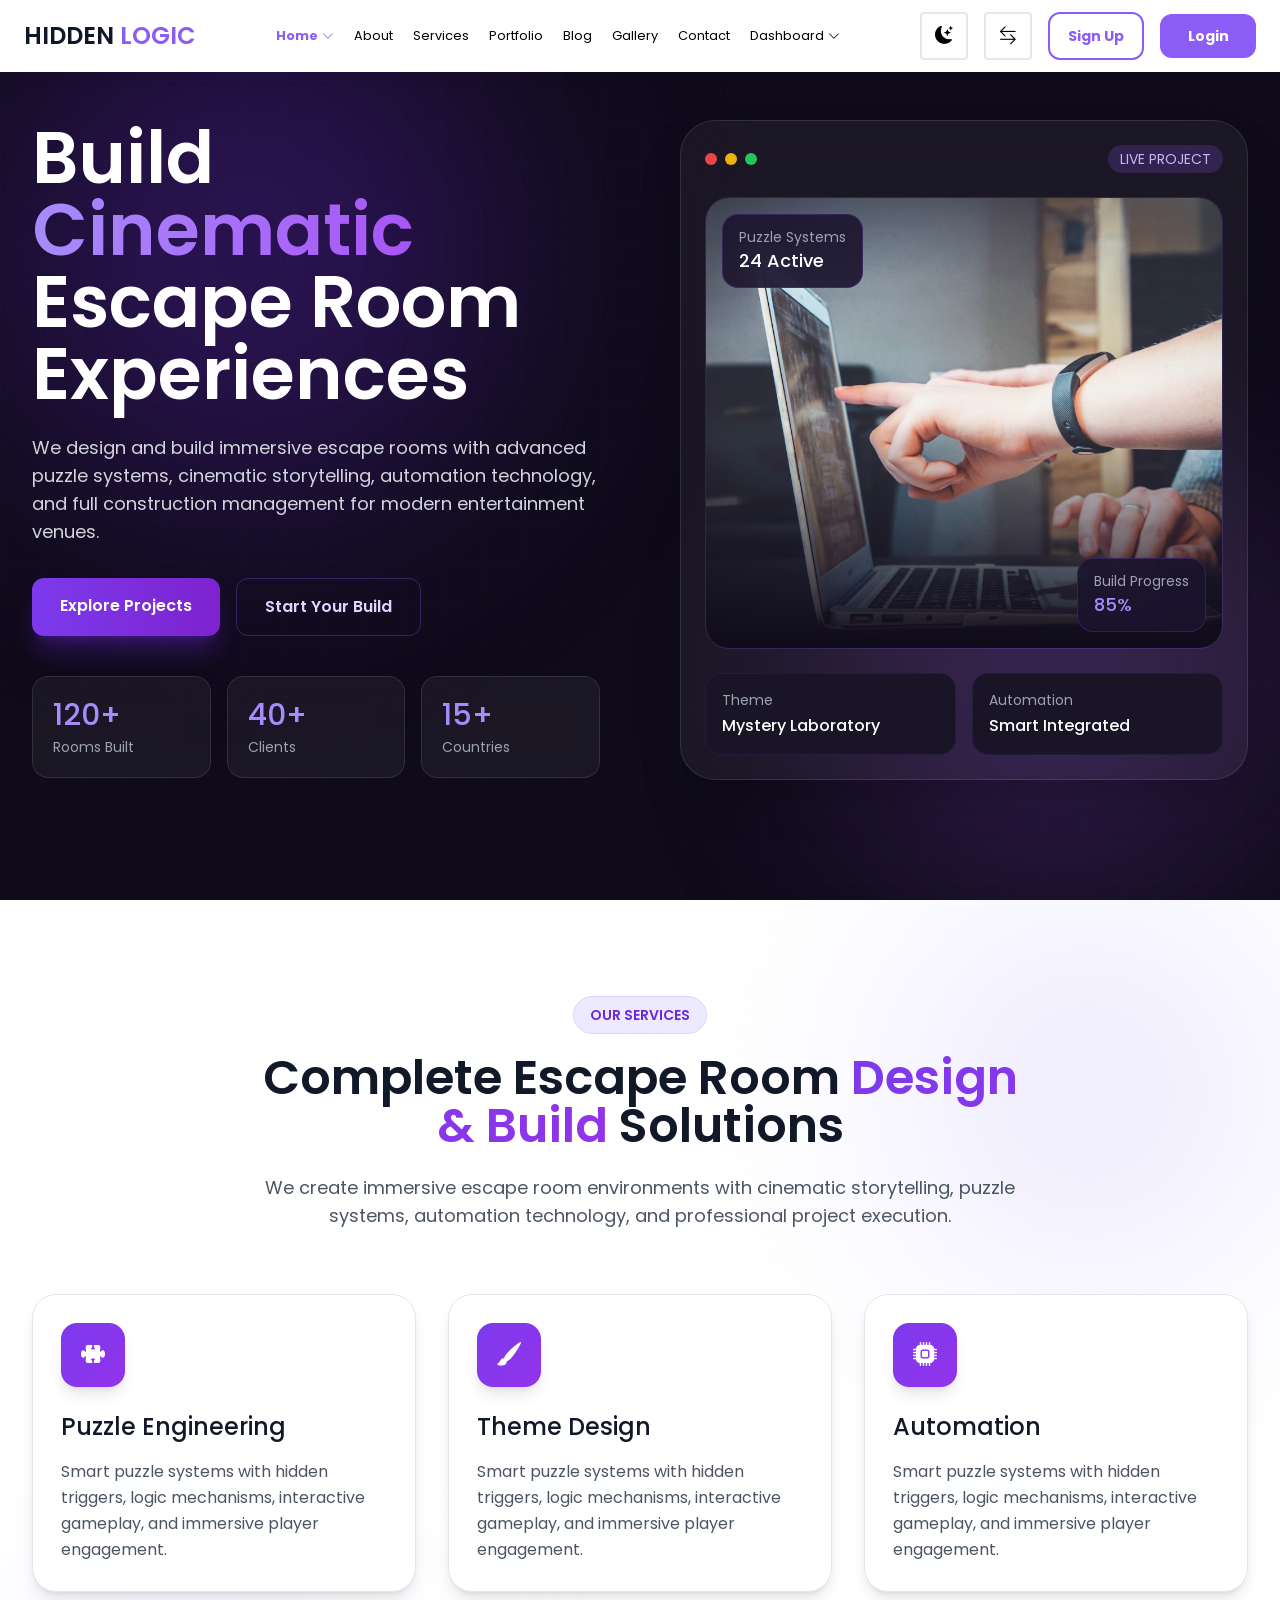
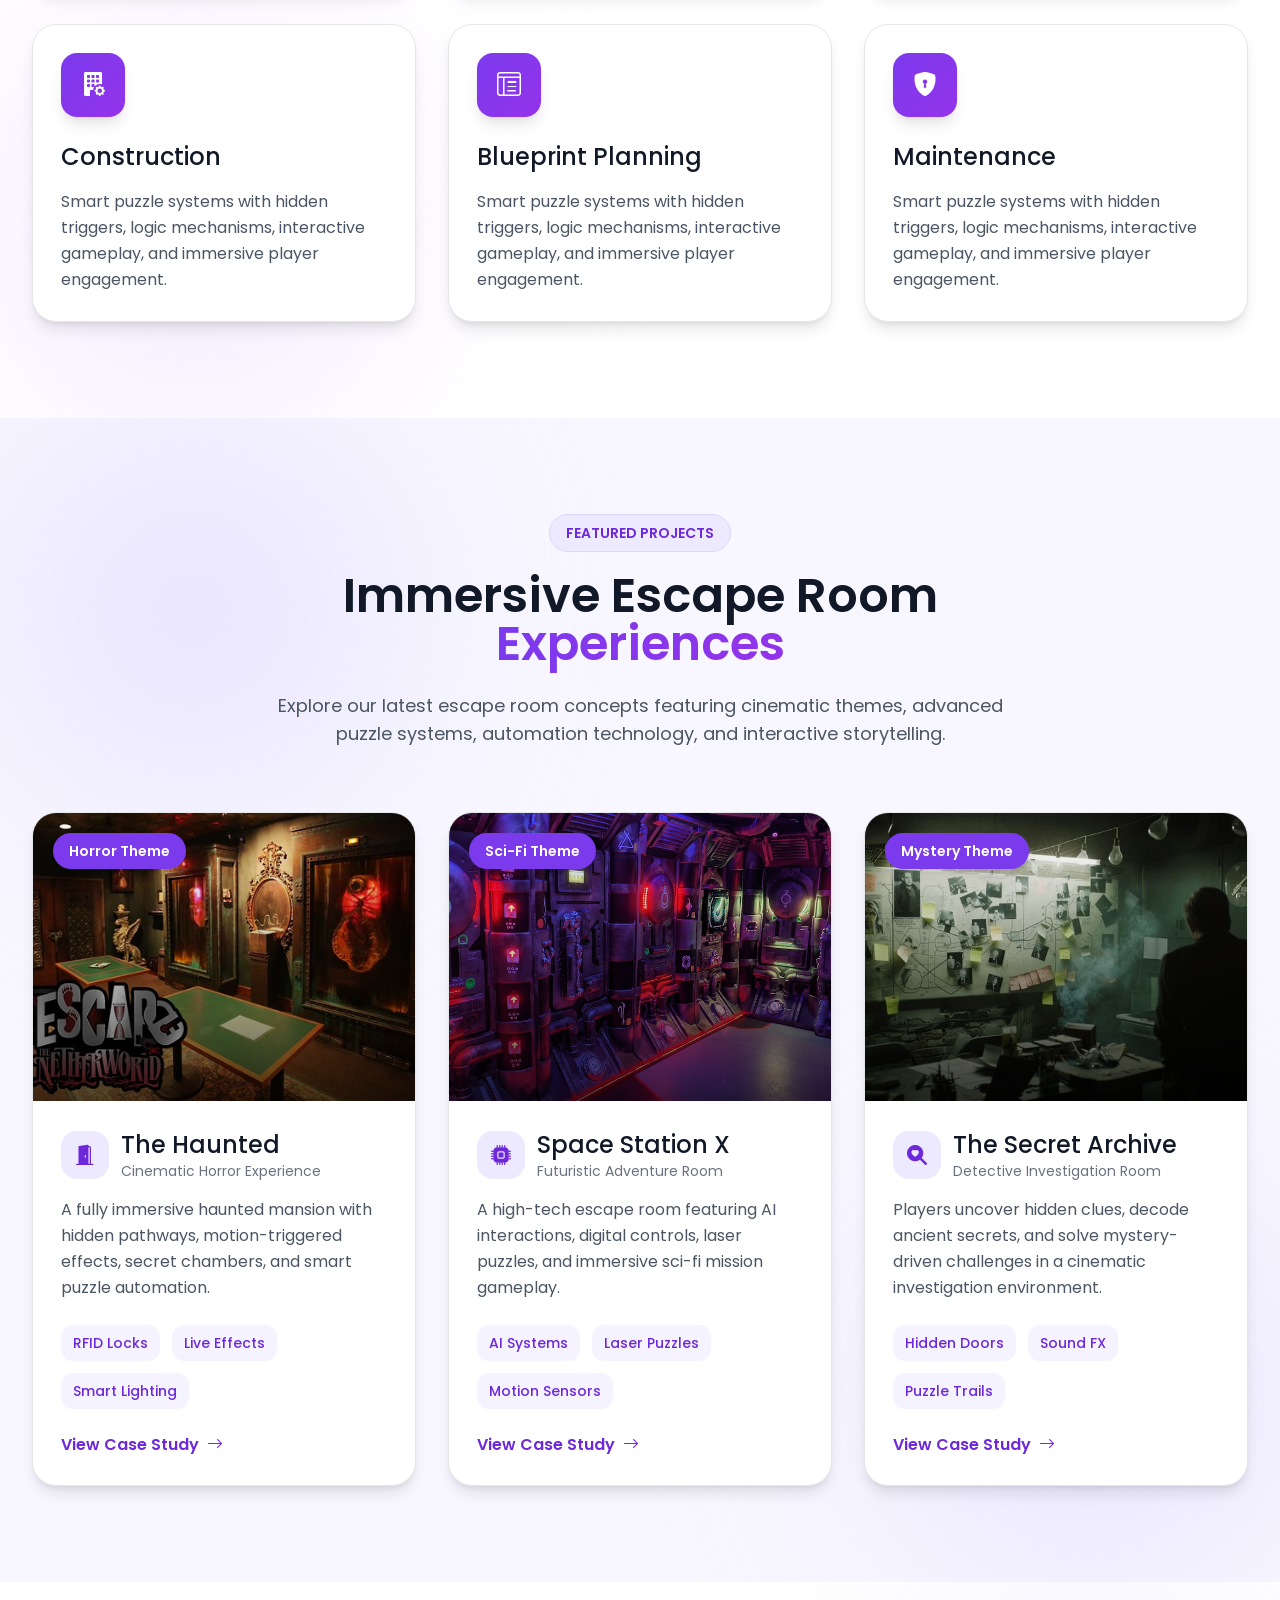
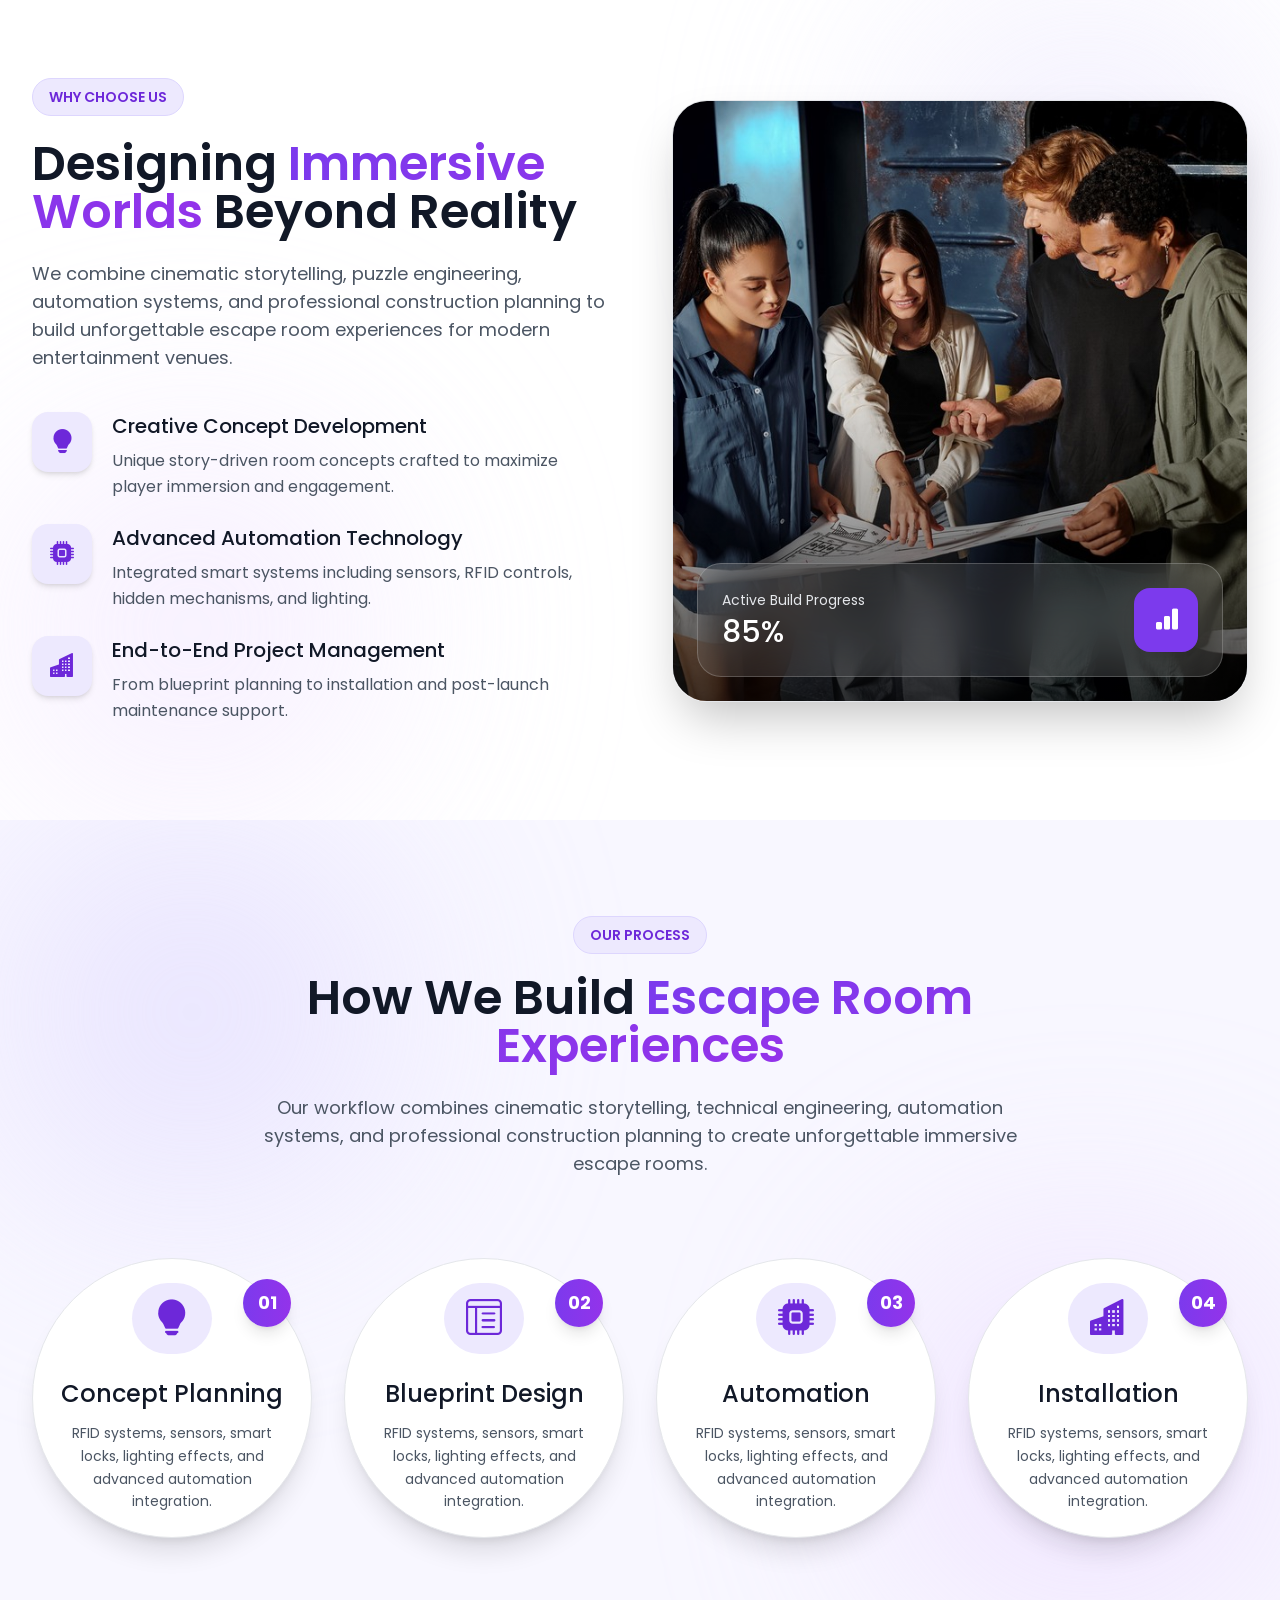
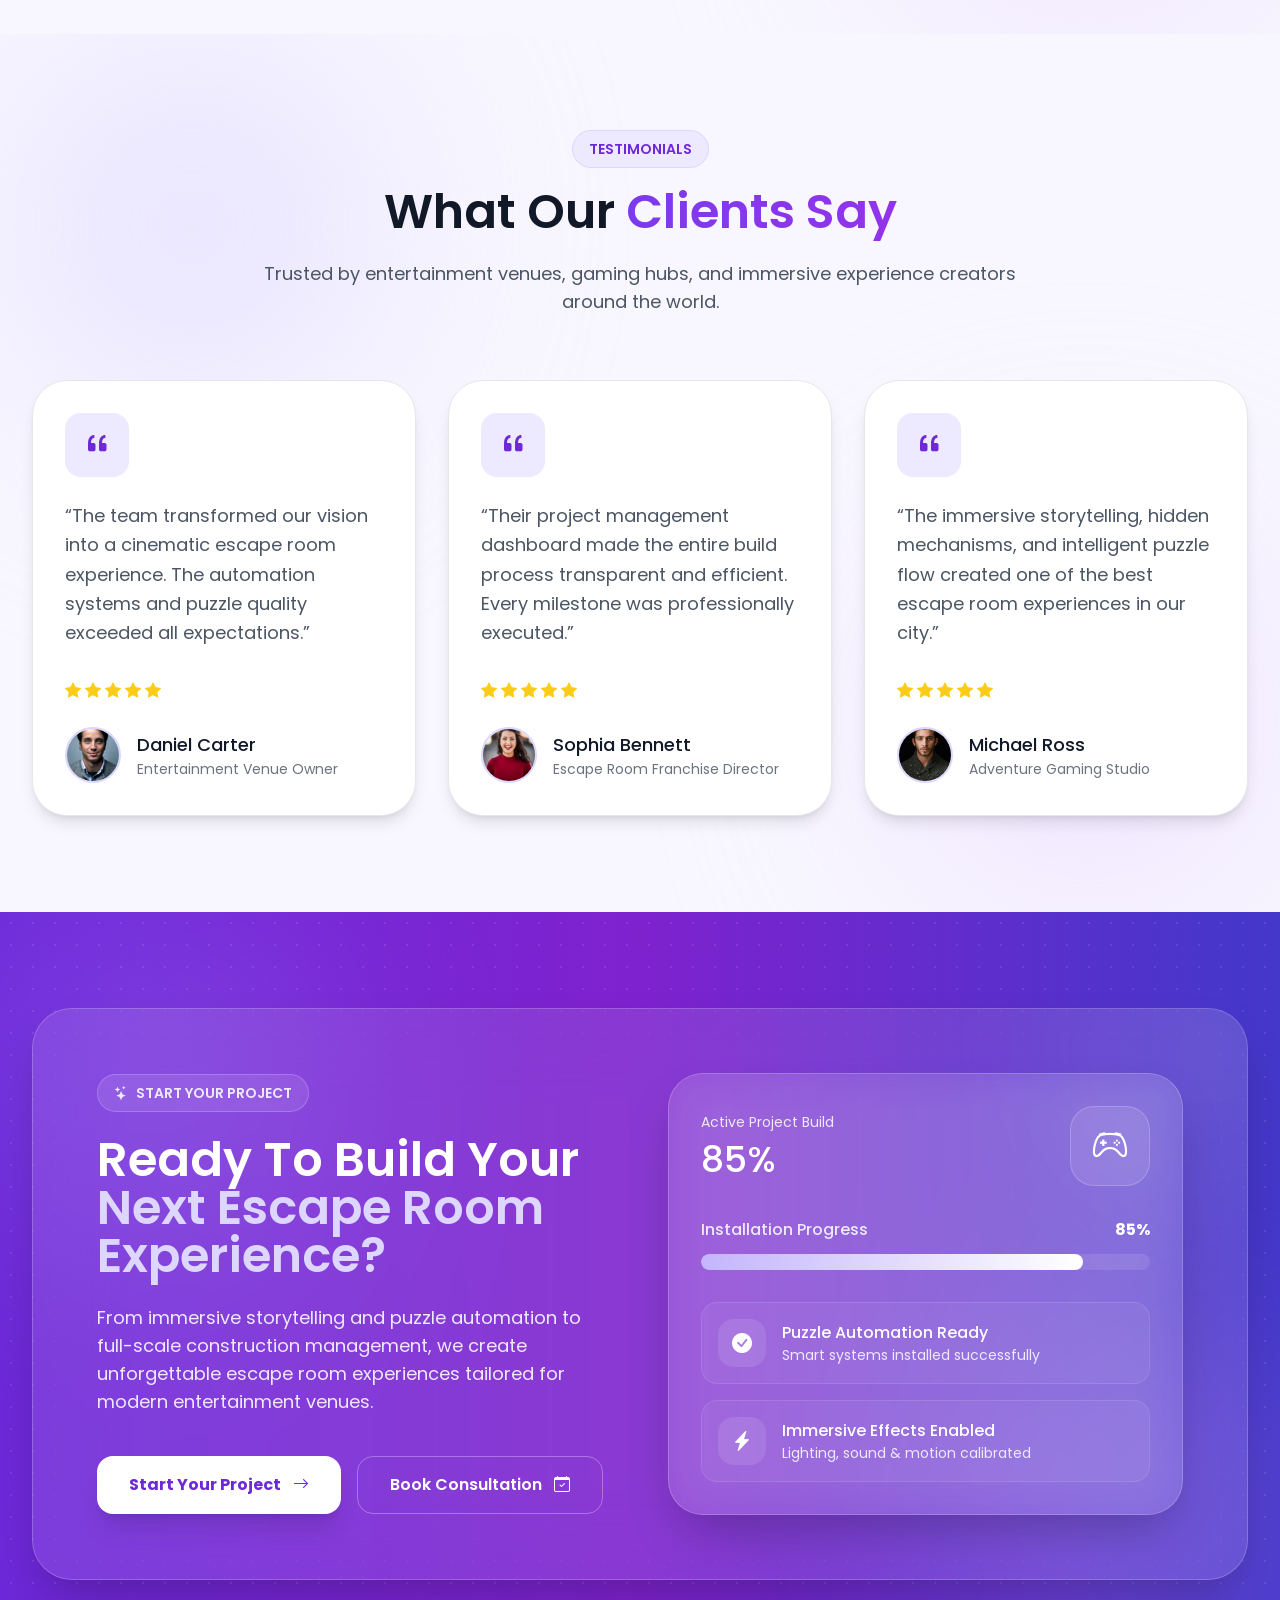
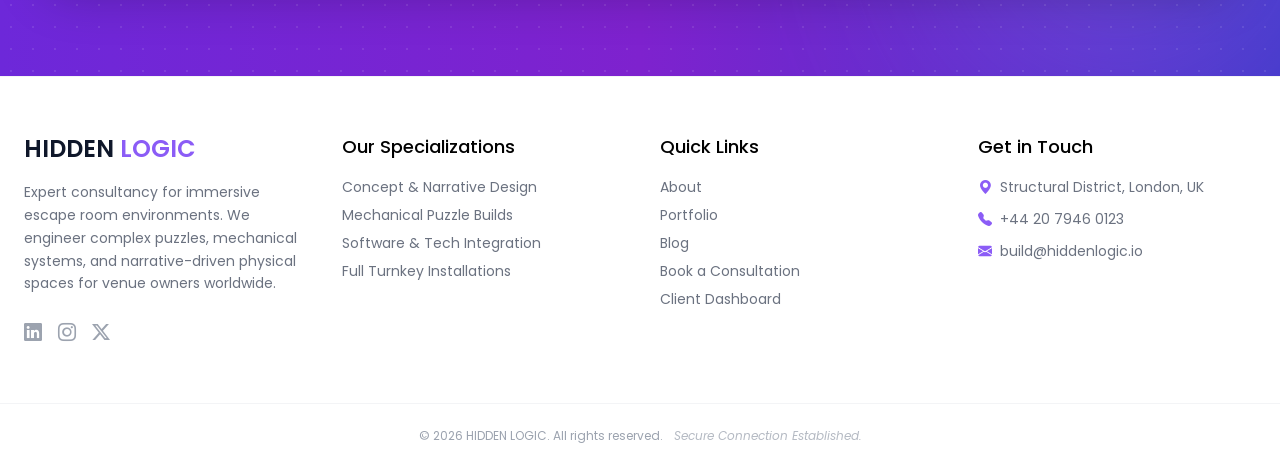
==== commit 1ebe2576: "first commit" ====
--- a/escape/index.html
+++ b/escape/index.html
@@ -167,13 +167,13 @@
                 <div
                     class="flex flex-col sm:flex-row gap-4 mt-8 justify-center lg:justify-start">
 
-                    <a href="#"
+                    <a href="portfolio.html"
                         class="px-7 py-4 rounded-xl bg-gradient-to-r from-violet-600 to-purple-700 hover:scale-105 transition-all duration-300 text-white font-semibold shadow-xl shadow-violet-800/40 text-center">
 
                         Explore Projects
                     </a>
 
-                    <a href="#"
+                    <a href="contact.html"
                         class="px-7 py-4 rounded-xl border border-violet-500/30 hover:bg-violet-500/10 transition-all duration-300 text-violet-200 font-semibold text-center">
 
                         Start Your Build
@@ -640,7 +640,7 @@
                     </div>
 
                     <!-- BUTTON -->
-                    <a href="#"
+                    <a href="blog.html"
                         class="inline-flex items-center gap-2 text-violet-700 font-semibold hover:gap-4 transition-all duration-300">
 
                         View Case Study
@@ -727,7 +727,7 @@
                     </div>
 
                     <!-- BUTTON -->
-                    <a href="#"
+                    <a href="blog.html"
                         class="inline-flex items-center gap-2 text-violet-700 font-semibold hover:gap-4 transition-all duration-300">
 
                         View Case Study
@@ -814,7 +814,7 @@
                     </div>
 
                     <!-- BUTTON -->
-                    <a href="#"
+                    <a href="blog.html"
                         class="inline-flex items-center gap-2 text-violet-700 font-semibold hover:gap-4 transition-all duration-300">
 
                         View Case Study
@@ -993,31 +993,7 @@
 
                 </div>
 
-                <!-- SMALL FLOATING CARD -->
-                <div
-                    class="absolute -top-6 -left-4 sm:left-0 bg-white rounded-3xl shadow-xl border border-gray-200 p-5 hidden sm:block">
-
-                    <div class="flex items-center gap-4">
-
-                        <div
-                            class="w-14 h-14 rounded-2xl bg-violet-100 flex items-center justify-center text-violet-700 text-2xl">
-
-                            <i class="bi bi-trophy-fill"></i>
-                        </div>
-
-                        <div>
-                            <h4 class="text-lg font-bold text-gray-900">
-                                120+ Rooms
-                            </h4>
-
-                            <p class="text-gray-500 text-sm">
-                                Successfully Delivered
-                            </p>
-                        </div>
-
-                    </div>
-
-                </div>
+
 
             </div>
 
@@ -1480,7 +1456,7 @@
                     <div class="flex flex-wrap gap-4">
 
                         <!-- PRIMARY BUTTON -->
-                        <a href="#"
+                        <a href="contact.html"
                             class="px-8 py-4 rounded-2xl bg-white text-violet-700 font-bold shadow-xl hover:scale-105 transition-all duration-300 flex items-center gap-3">
 
                             Start Your Project
@@ -1488,7 +1464,7 @@
                         </a>
 
                         <!-- SECONDARY BUTTON -->
-                        <a href="#"
+                        <a href="contact.html"
                             class="px-8 py-4 rounded-2xl border border-white/30 text-white font-semibold hover:bg-white/10 transition-all duration-300 flex items-center gap-3">
 
                             Book Consultation
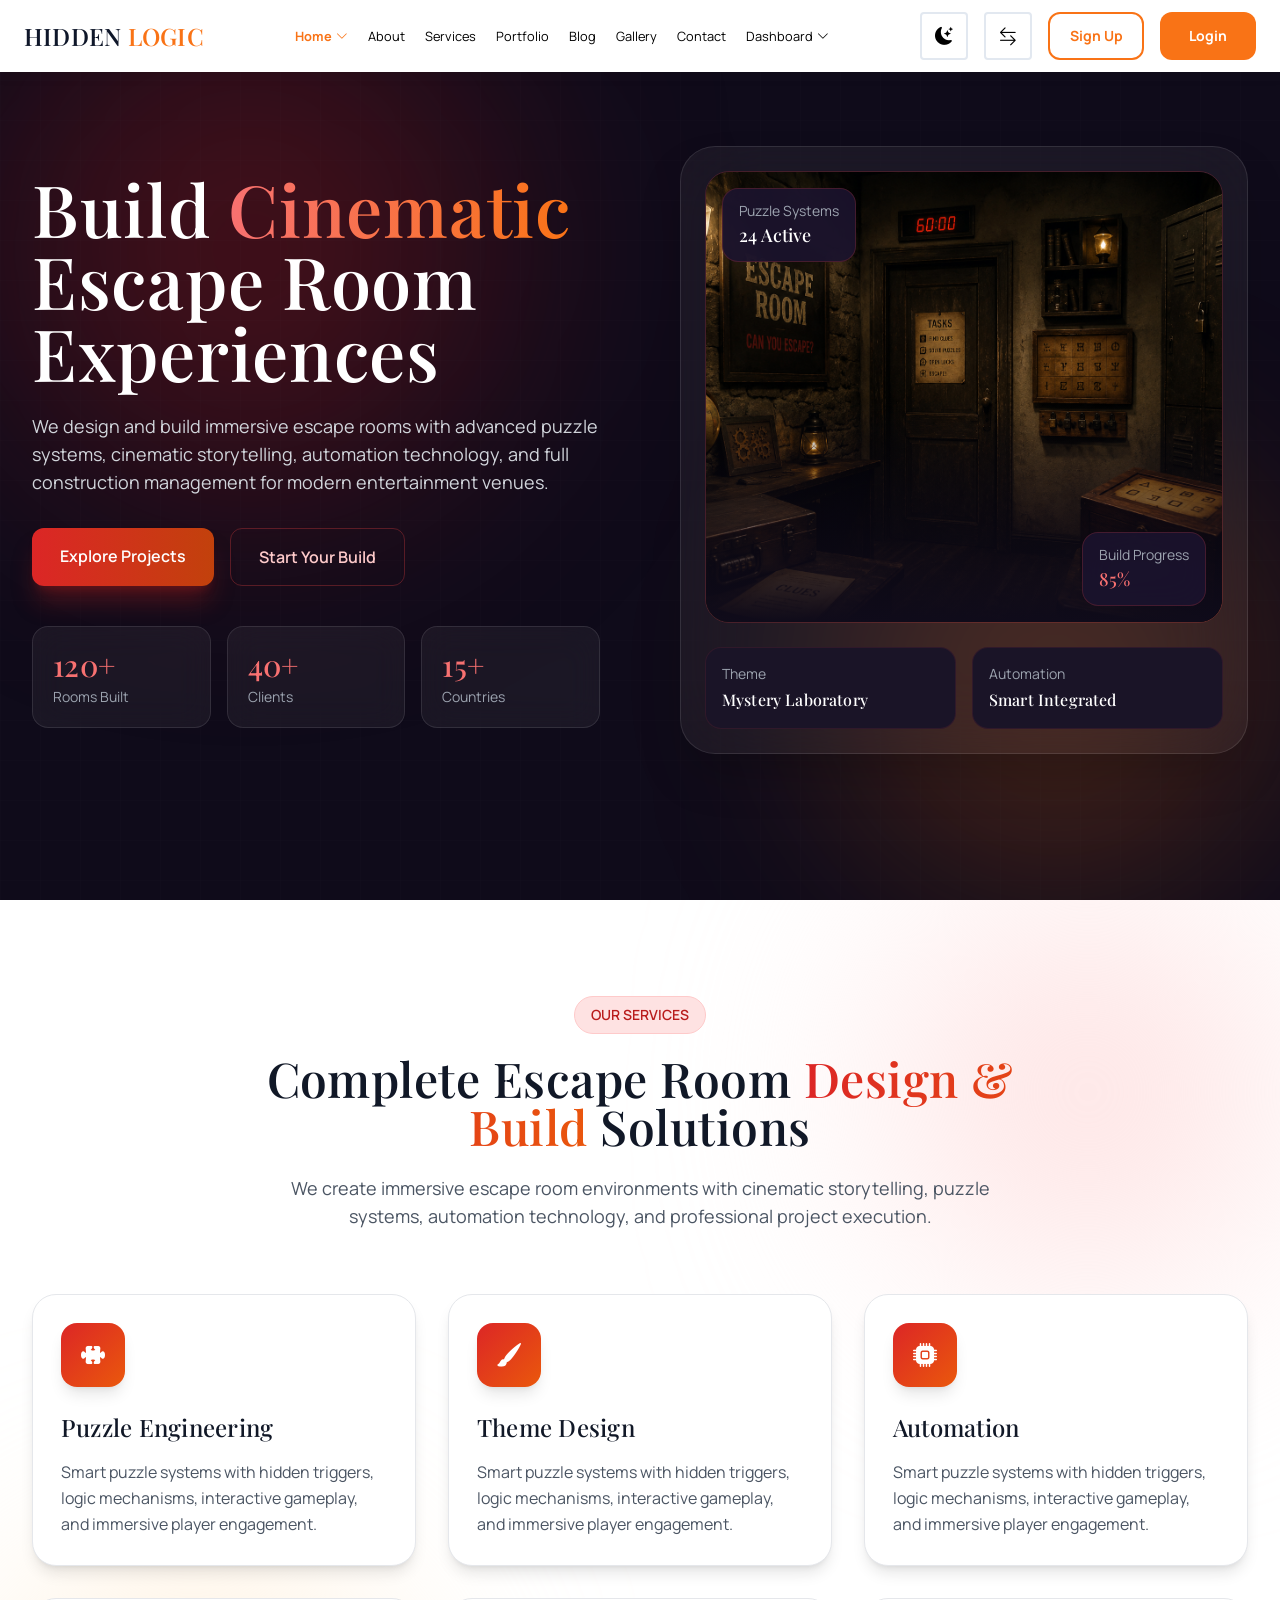
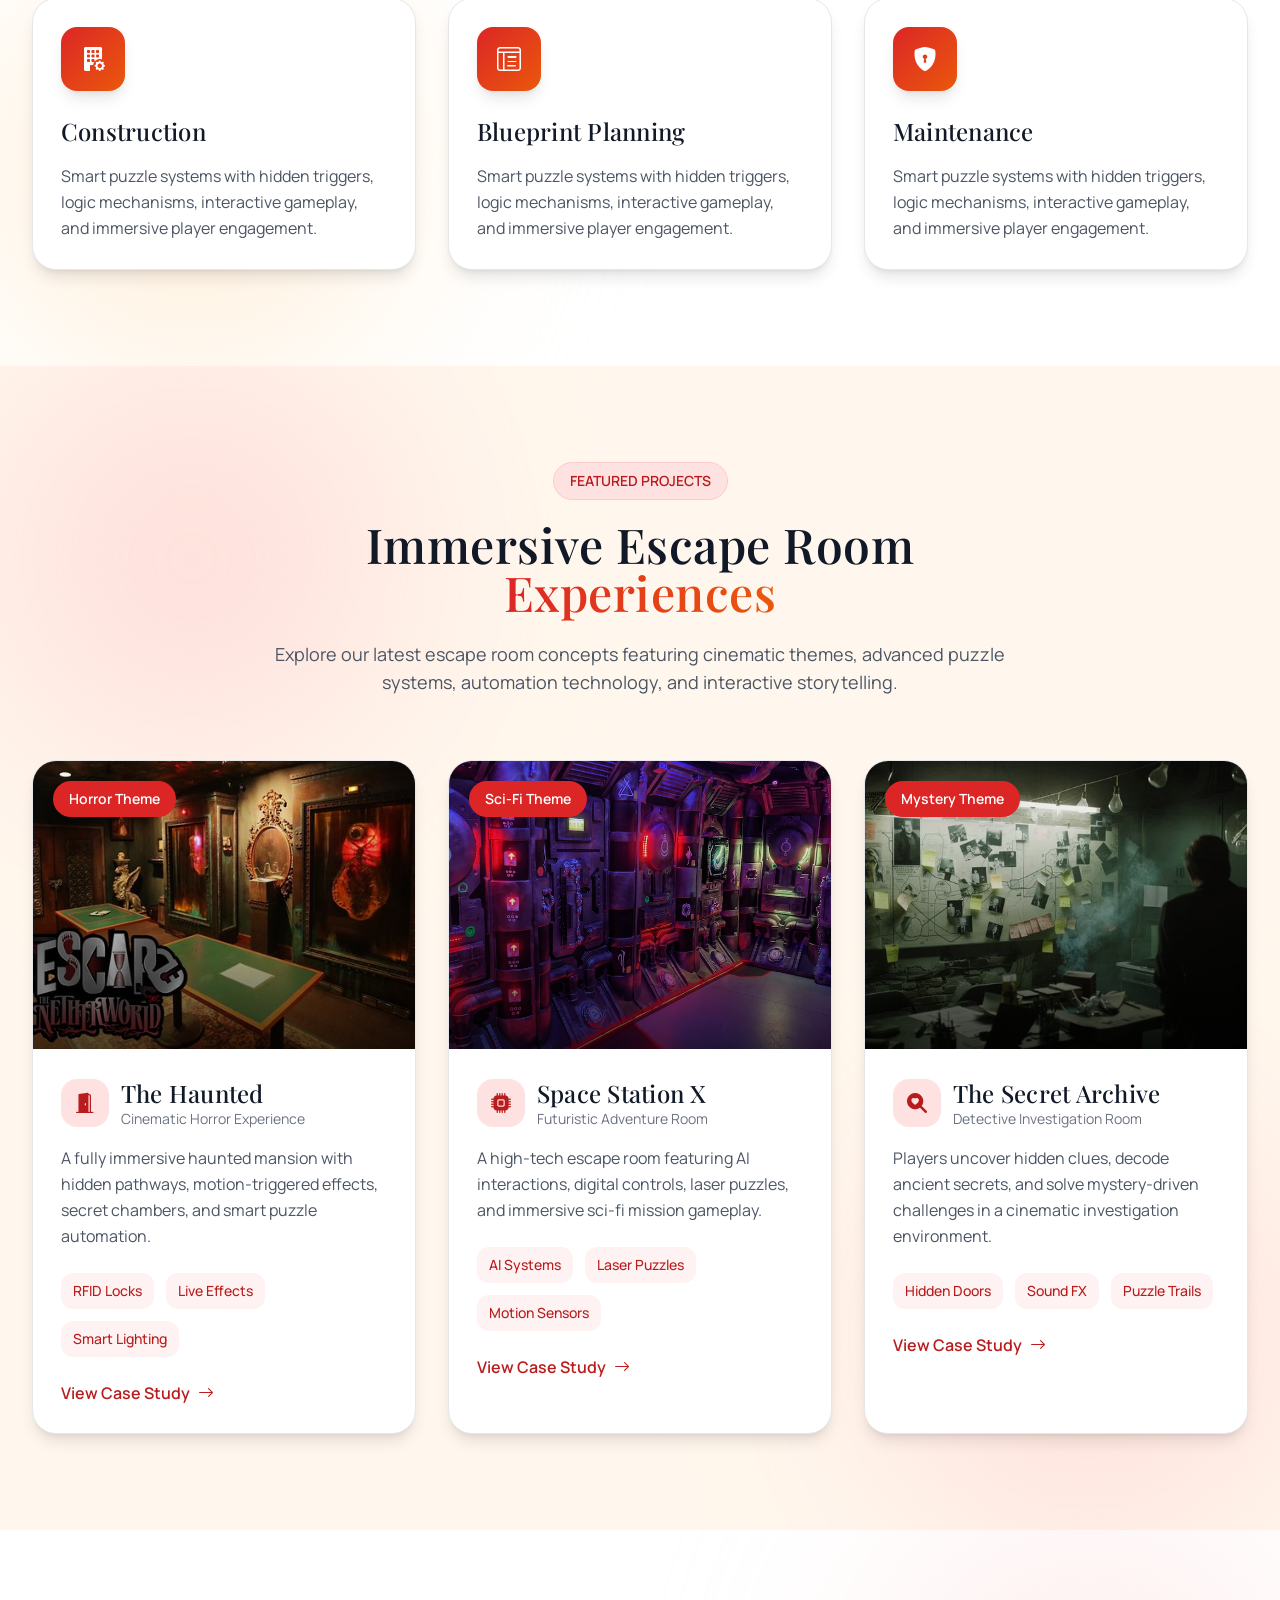
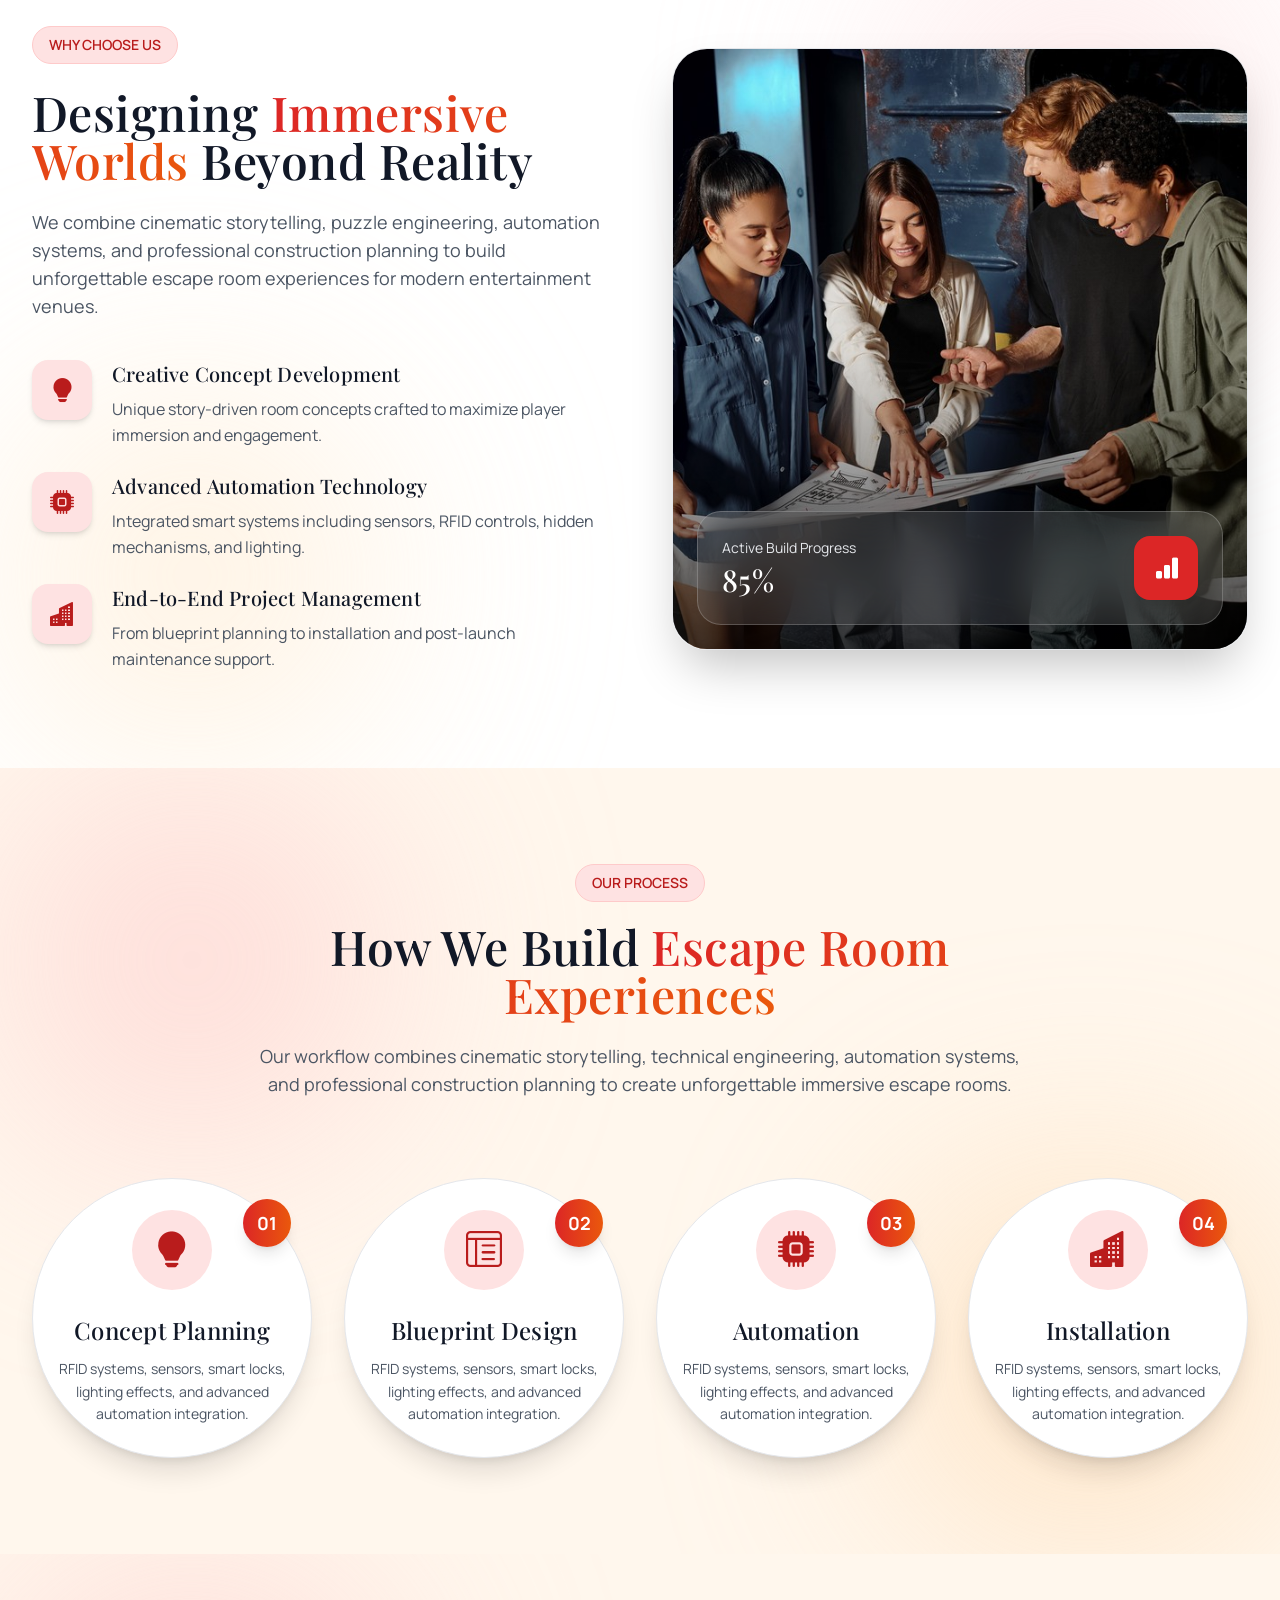
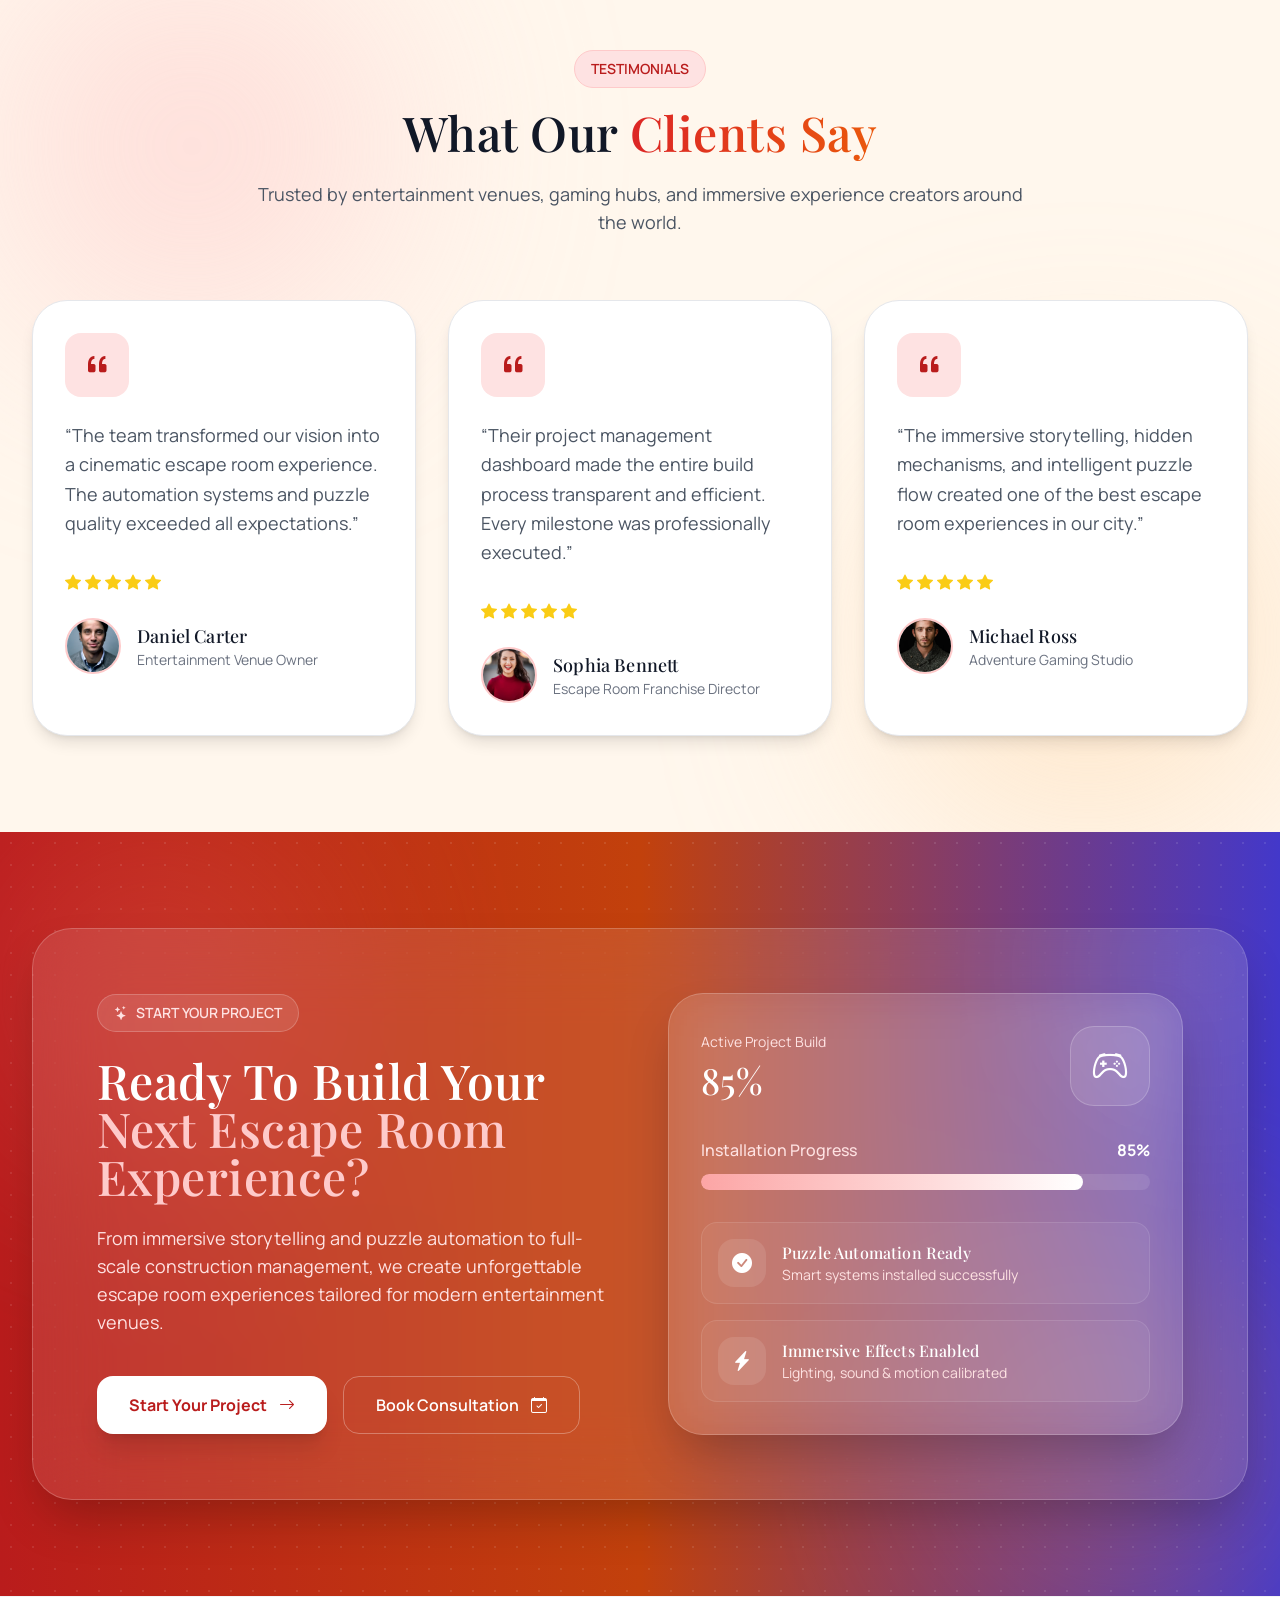
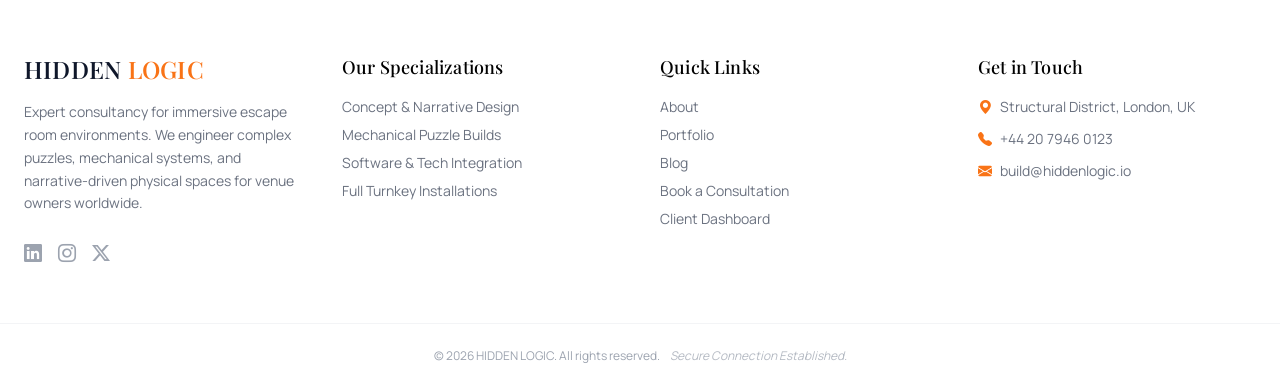
==== commit 47c49dec: "first commit" ====
--- a/escape/index.html
+++ b/escape/index.html
@@ -1,4 +1,4 @@
-<!DOCTYPE html>
+﻿<!DOCTYPE html>
 <html lang="en">
 
 <head>
@@ -12,7 +12,7 @@
   <link rel="stylesheet" href="footer.css">
   <link rel="preconnect" href="https://fonts.googleapis.com">
   <link rel="preconnect" href="https://fonts.gstatic.com" crossorigin>
-  <link href="https://fonts.googleapis.com/css2?family=Poppins:wght@300;400;500;600;700;900&display=swap"
+  <link href="https://fonts.googleapis.com/css2?family=Manrope:wght@300;400;500;600;700&family=Playfair+Display:wght@400;500;600;700;900&display=swap"
     rel="stylesheet">
   <style>
     /* RTL */
@@ -72,35 +72,35 @@
 
     /* PREMIUM DARK MODE CONTRAST FIXES */
     [data-theme="dark"] .bg-white,
-    [data-theme="dark"] .bg-\[\#F8F7FF\] {
+    [data-theme="dark"] .bg-\[\#FFF7ED\] {
       background-color: #000000 !important;
-      border-color: #2b1d4c !important;
+      border-color: #7c2d12 !important;
     }
 
     [data-theme="dark"] .border-gray-200,
-    [data-theme="dark"] .border-violet-100,
-    [data-theme="dark"] .border-violet-200,
-    [data-theme="dark"] .border-purple-200 {
-      border-color: #2b1d4c !important;
+    [data-theme="dark"] .border-red-100,
+    [data-theme="dark"] .border-red-200,
+    [data-theme="dark"] .border-orange-200 {
+      border-color: #7c2d12 !important;
     }
 
-    [data-theme="dark"] .bg-violet-100,
-    [data-theme="dark"] .bg-purple-100,
-    [data-theme="dark"] .bg-violet-50,
-    [data-theme="dark"] .bg-purple-50 {
-      background-color: rgba(139, 92, 246, 0.15) !important;
-      border-color: rgba(139, 92, 246, 0.3) !important;
+    [data-theme="dark"] .bg-red-100,
+    [data-theme="dark"] .bg-orange-100,
+    [data-theme="dark"] .bg-red-50,
+    [data-theme="dark"] .bg-orange-50 {
+      background-color: rgba(249, 115, 22, 0.15) !important;
+      border-color: rgba(249, 115, 22, 0.3) !important;
     }
 
-    [data-theme="dark"] .text-violet-700,
-    [data-theme="dark"] .text-purple-700,
-    [data-theme="dark"] .bg-violet-100 i,
-    [data-theme="dark"] .bg-violet-100 span,
-    [data-theme="dark"] .bg-purple-100 i,
-    [data-theme="dark"] .bg-purple-100 span,
-    [data-theme="dark"] .bg-violet-50 i,
-    [data-theme="dark"] .bg-violet-50 span {
-      color: #c084fc !important;
+    [data-theme="dark"] .text-red-700,
+    [data-theme="dark"] .text-orange-700,
+    [data-theme="dark"] .bg-red-100 i,
+    [data-theme="dark"] .bg-red-100 span,
+    [data-theme="dark"] .bg-orange-100 i,
+    [data-theme="dark"] .bg-orange-100 span,
+    [data-theme="dark"] .bg-red-50 i,
+    [data-theme="dark"] .bg-red-50 span {
+      color: #fb923c !important;
     }
   </style>
   <script>
@@ -120,9 +120,9 @@
 <section class="relative overflow-hidden bg-[#0F0B1A] min-h-screen flex items-center">
 
     <!-- BACKGROUND GLOW -->
-    <div class="absolute top-0 left-0 w-72 sm:w-96 md:w-[500px] h-72 sm:h-96 md:h-[500px] bg-violet-700/30 blur-[120px] rounded-full"></div>
-
-    <div class="absolute bottom-0 right-0 w-72 sm:w-96 md:w-[450px] h-72 sm:h-96 md:h-[450px] bg-purple-500/20 blur-[100px] rounded-full"></div>
+    <div class="absolute top-0 left-0 w-72 sm:w-96 md:w-[500px] h-72 sm:h-96 md:h-[500px] bg-red-700/30 blur-[120px] rounded-full"></div>
+
+    <div class="absolute bottom-0 right-0 w-72 sm:w-96 md:w-[450px] h-72 sm:h-96 md:h-[450px] bg-orange-500/20 blur-[100px] rounded-full"></div>
 
     <!-- GRID OVERLAY -->
     <div class="absolute inset-0 opacity-10"
@@ -146,7 +146,7 @@
                     Build
 
                     <span
-                        class="text-transparent bg-clip-text bg-gradient-to-r from-violet-400 to-purple-500">
+                        class="text-transparent bg-clip-text bg-gradient-to-r from-red-400 to-orange-500">
                         Cinematic
                     </span>
 
@@ -168,13 +168,13 @@
                     class="flex flex-col sm:flex-row gap-4 mt-8 justify-center lg:justify-start">
 
                     <a href="portfolio.html"
-                        class="px-7 py-4 rounded-xl bg-gradient-to-r from-violet-600 to-purple-700 hover:scale-105 transition-all duration-300 text-white font-semibold shadow-xl shadow-violet-800/40 text-center">
+                        class="px-7 py-4 rounded-xl bg-gradient-to-r from-red-600 to-orange-700 hover:scale-105 transition-all duration-300 text-white font-semibold shadow-xl shadow-red-800/40 text-center">
 
                         Explore Projects
                     </a>
 
                     <a href="contact.html"
-                        class="px-7 py-4 rounded-xl border border-violet-500/30 hover:bg-violet-500/10 transition-all duration-300 text-violet-200 font-semibold text-center">
+                        class="px-7 py-4 rounded-xl border border-red-500/30 hover:bg-red-500/10 transition-all duration-300 text-red-200 font-semibold text-center">
 
                         Start Your Build
                     </a>
@@ -188,7 +188,7 @@
                     <div
                         class="bg-white/5 border border-white/10 backdrop-blur-lg rounded-2xl p-5">
 
-                        <h3 class="text-2xl sm:text-3xl font-bold text-violet-400">
+                        <h3 class="text-2xl sm:text-3xl font-bold text-red-400">
                             120+
                         </h3>
 
@@ -201,7 +201,7 @@
                     <div
                         class="bg-white/5 border border-white/10 backdrop-blur-lg rounded-2xl p-5">
 
-                        <h3 class="text-2xl sm:text-3xl font-bold text-violet-400">
+                        <h3 class="text-2xl sm:text-3xl font-bold text-red-400">
                             40+
                         </h3>
 
@@ -214,7 +214,7 @@
                     <div
                         class="bg-white/5 border border-white/10 backdrop-blur-lg rounded-2xl p-5">
 
-                        <h3 class="text-2xl sm:text-3xl font-bold text-violet-400">
+                        <h3 class="text-2xl sm:text-3xl font-bold text-red-400">
                             15+
                         </h3>
 
@@ -235,33 +235,13 @@
                 <div
                     class="relative w-full max-w-md sm:max-w-lg lg:max-w-xl bg-white/5 backdrop-blur-2xl border border-white/10 rounded-[30px] sm:rounded-[35px] p-4 sm:p-6 shadow-2xl">
 
-                    <!-- TOP BAR -->
-                    <div class="flex items-center justify-between mb-6">
-
-                        <div class="flex gap-2">
-
-                            <span class="w-3 h-3 rounded-full bg-red-500"></span>
-
-                            <span class="w-3 h-3 rounded-full bg-yellow-500"></span>
-
-                            <span class="w-3 h-3 rounded-full bg-green-500"></span>
-
-                        </div>
-
-                        <div
-                            class="px-3 py-1 rounded-full bg-violet-500/20 text-violet-300 text-xs sm:text-sm">
-
-                            LIVE PROJECT
-                        </div>
-
-                    </div>
 
                     <!-- IMAGE -->
                     <div
-                        class="relative rounded-3xl overflow-hidden border border-violet-500/20">
+                        class="relative rounded-3xl overflow-hidden border border-red-500/20">
 
                         <img
-                            src="images/bg1.avif"
+                            src="images/bg3.avif"
                             alt="Escape Room"
                             class="w-full h-[280px] sm:h-[380px] md:h-[450px] object-cover">
 
@@ -272,7 +252,7 @@
 
                         <!-- FLOATING CARD -->
                         <div
-                            class="absolute top-4 left-4 bg-[#1B132E]/90 border border-violet-500/20 backdrop-blur-lg rounded-2xl px-4 py-3">
+                            class="absolute top-4 left-4 bg-[#1B132E]/90 border border-red-500/20 backdrop-blur-lg rounded-2xl px-4 py-3">
 
                             <p class="text-gray-400 text-xs sm:text-sm">
                                 Puzzle Systems
@@ -286,13 +266,13 @@
 
                         <!-- FLOATING CARD -->
                         <div
-                            class="absolute bottom-4 right-4 bg-[#1B132E]/90 border border-violet-500/20 backdrop-blur-lg rounded-2xl px-4 py-3">
+                            class="absolute bottom-4 right-4 bg-[#1B132E]/90 border border-red-500/20 backdrop-blur-lg rounded-2xl px-4 py-3">
 
                             <p class="text-gray-400 text-xs sm:text-sm">
                                 Build Progress
                             </p>
 
-                            <h4 class="text-violet-400 font-bold text-base sm:text-lg">
+                            <h4 class="text-red-400 font-bold text-base sm:text-lg">
                                 85%
                             </h4>
 
@@ -304,7 +284,7 @@
                     <div class="grid grid-cols-1 sm:grid-cols-2 gap-4 mt-6">
 
                         <div
-                            class="bg-[#1A1427] border border-violet-500/10 rounded-2xl p-4">
+                            class="bg-[#1A1427] border border-red-500/10 rounded-2xl p-4">
 
                             <p class="text-gray-400 text-sm">
                                 Theme
@@ -317,7 +297,7 @@
                         </div>
 
                         <div
-                            class="bg-[#1A1427] border border-violet-500/10 rounded-2xl p-4">
+                            class="bg-[#1A1427] border border-red-500/10 rounded-2xl p-4">
 
                             <p class="text-gray-400 text-sm">
                                 Automation
@@ -335,7 +315,7 @@
 
                 <!-- GLOW -->
                 <div
-                    class="absolute -z-10 w-72 sm:w-96 h-72 sm:h-96 bg-violet-600/30 blur-[120px] rounded-full">
+                    class="absolute -z-10 w-72 sm:w-96 h-72 sm:h-96 bg-red-600/30 blur-[120px] rounded-full">
                 </div>
 
             </div>
@@ -350,9 +330,9 @@
 <section class="relative bg-white py-20 sm:py-24 overflow-hidden">
 
     <!-- BACKGROUND -->
-    <div class="absolute top-0 right-0 w-72 sm:w-96 h-72 sm:h-96 bg-violet-100 blur-[120px] rounded-full"></div>
-
-    <div class="absolute bottom-0 left-0 w-72 sm:w-96 h-72 sm:h-96 bg-purple-100 blur-[120px] rounded-full"></div>
+    <div class="absolute top-0 right-0 w-72 sm:w-96 h-72 sm:h-96 bg-red-100 blur-[120px] rounded-full"></div>
+
+    <div class="absolute bottom-0 left-0 w-72 sm:w-96 h-72 sm:h-96 bg-orange-100 blur-[120px] rounded-full"></div>
 
     <div class="relative max-w-7xl mx-auto px-4 sm:px-6 lg:px-8">
 
@@ -360,7 +340,7 @@
         <div class="text-center max-w-3xl mx-auto mb-16">
 
             <span
-                class="inline-block px-4 py-2 rounded-full bg-violet-100 border border-violet-200 text-violet-700 text-sm font-semibold mb-5">
+                class="inline-block px-4 py-2 rounded-full bg-red-100 border border-red-200 text-red-700 text-sm font-semibold mb-5">
 
                 OUR SERVICES
             </span>
@@ -370,7 +350,7 @@
 
                 Complete Escape Room
                 <span
-                    class="text-transparent bg-clip-text bg-gradient-to-r from-violet-600 to-purple-600">
+                    class="text-transparent bg-clip-text bg-gradient-to-r from-red-600 to-orange-600">
                     Design & Build
                 </span>
                 Solutions
@@ -395,7 +375,7 @@
                 class="group bg-white border border-gray-200 rounded-3xl p-7 shadow-lg hover:shadow-2xl hover:-translate-y-2 transition-all duration-500">
 
                 <div
-                    class="w-16 h-16 rounded-2xl bg-gradient-to-br from-violet-600 to-purple-600 flex items-center justify-center text-white text-2xl mb-6 shadow-lg">
+                    class="w-16 h-16 rounded-2xl bg-gradient-to-br from-red-600 to-orange-600 flex items-center justify-center text-white text-2xl mb-6 shadow-lg">
 
                     <i class="bi bi-puzzle-fill"></i>
                 </div>
@@ -416,7 +396,7 @@
                 class="group bg-white border border-gray-200 rounded-3xl p-7 shadow-lg hover:shadow-2xl hover:-translate-y-2 transition-all duration-500">
 
                 <div
-                    class="w-16 h-16 rounded-2xl bg-gradient-to-br from-violet-600 to-purple-600 flex items-center justify-center text-white text-2xl mb-6 shadow-lg">
+                    class="w-16 h-16 rounded-2xl bg-gradient-to-br from-red-600 to-orange-600 flex items-center justify-center text-white text-2xl mb-6 shadow-lg">
 
                     <i class="bi bi-brush-fill"></i>
                 </div>
@@ -437,7 +417,7 @@
                 class="group bg-white border border-gray-200 rounded-3xl p-7 shadow-lg hover:shadow-2xl hover:-translate-y-2 transition-all duration-500">
 
                 <div
-                    class="w-16 h-16 rounded-2xl bg-gradient-to-br from-violet-600 to-purple-600 flex items-center justify-center text-white text-2xl mb-6 shadow-lg">
+                    class="w-16 h-16 rounded-2xl bg-gradient-to-br from-red-600 to-orange-600 flex items-center justify-center text-white text-2xl mb-6 shadow-lg">
 
                     <i class="bi bi-cpu-fill"></i>
                 </div>
@@ -458,7 +438,7 @@
                 class="group bg-white border border-gray-200 rounded-3xl p-7 shadow-lg hover:shadow-2xl hover:-translate-y-2 transition-all duration-500">
 
                 <div
-                    class="w-16 h-16 rounded-2xl bg-gradient-to-br from-violet-600 to-purple-600 flex items-center justify-center text-white text-2xl mb-6 shadow-lg">
+                    class="w-16 h-16 rounded-2xl bg-gradient-to-br from-red-600 to-orange-600 flex items-center justify-center text-white text-2xl mb-6 shadow-lg">
 
                     <i class="bi bi-building-fill-gear"></i>
                 </div>
@@ -479,7 +459,7 @@
                 class="group bg-white border border-gray-200 rounded-3xl p-7 shadow-lg hover:shadow-2xl hover:-translate-y-2 transition-all duration-500">
 
                 <div
-                    class="w-16 h-16 rounded-2xl bg-gradient-to-br from-violet-600 to-purple-600 flex items-center justify-center text-white text-2xl mb-6 shadow-lg">
+                    class="w-16 h-16 rounded-2xl bg-gradient-to-br from-red-600 to-orange-600 flex items-center justify-center text-white text-2xl mb-6 shadow-lg">
 
                     <i class="bi bi-layout-text-window-reverse"></i>
                 </div>
@@ -500,7 +480,7 @@
                 class="group bg-white border border-gray-200 rounded-3xl p-7 shadow-lg hover:shadow-2xl hover:-translate-y-2 transition-all duration-500">
 
                 <div
-                    class="w-16 h-16 rounded-2xl bg-gradient-to-br from-violet-600 to-purple-600 flex items-center justify-center text-white text-2xl mb-6 shadow-lg">
+                    class="w-16 h-16 rounded-2xl bg-gradient-to-br from-red-600 to-orange-600 flex items-center justify-center text-white text-2xl mb-6 shadow-lg">
 
                     <i class="bi bi-shield-lock-fill"></i>
                 </div>
@@ -523,12 +503,12 @@
 </section>
 <!-- SECTION2 -->
 
-<section class="relative bg-[#F8F7FF] py-20 sm:py-24 overflow-hidden">
+<section class="relative bg-[#FFF7ED] py-20 sm:py-24 overflow-hidden">
 
     <!-- BACKGROUND GLOW -->
-    <div class="absolute top-0 left-0 w-72 sm:w-96 h-72 sm:h-96 bg-violet-200 blur-[120px] rounded-full opacity-60"></div>
-
-    <div class="absolute bottom-0 right-0 w-72 sm:w-96 h-72 sm:h-96 bg-violet-200 blur-[120px] rounded-full opacity-60"></div>
+    <div class="absolute top-0 left-0 w-72 sm:w-96 h-72 sm:h-96 bg-red-200 blur-[120px] rounded-full opacity-60"></div>
+
+    <div class="absolute bottom-0 right-0 w-72 sm:w-96 h-72 sm:h-96 bg-red-200 blur-[120px] rounded-full opacity-60"></div>
 
     <div class="relative max-w-7xl mx-auto px-4 sm:px-6 lg:px-8">
 
@@ -536,7 +516,7 @@
         <div class="text-center max-w-3xl mx-auto mb-16">
 
             <span
-                class="inline-block px-4 py-2 rounded-full bg-violet-100 border border-violet-200 text-violet-700 text-sm font-semibold mb-5">
+                class="inline-block px-4 py-2 rounded-full bg-red-100 border border-red-200 text-red-700 text-sm font-semibold mb-5">
 
                 FEATURED PROJECTS
             </span>
@@ -546,7 +526,7 @@
 
                 Immersive Escape Room
                 <span
-                    class="text-transparent bg-clip-text bg-gradient-to-r from-violet-600 to-purple-600">
+                    class="text-transparent bg-clip-text bg-gradient-to-r from-red-600 to-orange-600">
                     Experiences
                 </span>
             </h2>
@@ -583,7 +563,7 @@
 
                     <!-- BADGE -->
                     <div
-                        class="absolute top-5 left-5 px-4 py-2 rounded-full bg-violet-600 text-white text-sm font-semibold shadow-lg">
+                        class="absolute top-5 left-5 px-4 py-2 rounded-full bg-red-600 text-white text-sm font-semibold shadow-lg">
 
                         Horror Theme
                     </div>
@@ -596,7 +576,7 @@
                     <div class="flex items-center gap-3 mb-4">
 
                         <div
-                            class="w-12 h-12 rounded-2xl bg-violet-100 flex items-center justify-center text-violet-700 text-xl">
+                            class="w-12 h-12 rounded-2xl bg-red-100 flex items-center justify-center text-red-700 text-xl">
 
                             <i class="bi bi-door-open-fill"></i>
                         </div>
@@ -623,17 +603,17 @@
                     <div class="flex flex-wrap gap-3 mb-6">
 
                         <span
-                            class="px-3 py-2 rounded-xl bg-violet-50 text-violet-700 text-sm font-medium">
+                            class="px-3 py-2 rounded-xl bg-red-50 text-red-700 text-sm font-medium">
                             RFID Locks
                         </span>
 
                         <span
-                            class="px-3 py-2 rounded-xl bg-violet-50 text-violet-700 text-sm font-medium">
+                            class="px-3 py-2 rounded-xl bg-red-50 text-red-700 text-sm font-medium">
                             Live Effects
                         </span>
 
                         <span
-                            class="px-3 py-2 rounded-xl bg-violet-50 text-violet-700 text-sm font-medium">
+                            class="px-3 py-2 rounded-xl bg-red-50 text-red-700 text-sm font-medium">
                             Smart Lighting
                         </span>
 
@@ -641,7 +621,7 @@
 
                     <!-- BUTTON -->
                     <a href="blog.html"
-                        class="inline-flex items-center gap-2 text-violet-700 font-semibold hover:gap-4 transition-all duration-300">
+                        class="inline-flex items-center gap-2 text-red-700 font-semibold hover:gap-4 transition-all duration-300">
 
                         View Case Study
                         <i class="bi bi-arrow-right"></i>
@@ -670,7 +650,7 @@
 
                     <!-- BADGE -->
                     <div
-                        class="absolute top-5 left-5 px-4 py-2 rounded-full bg-violet-600 text-white text-sm font-semibold shadow-lg">
+                        class="absolute top-5 left-5 px-4 py-2 rounded-full bg-red-600 text-white text-sm font-semibold shadow-lg">
 
                         Sci-Fi Theme
                     </div>
@@ -683,7 +663,7 @@
                     <div class="flex items-center gap-3 mb-4">
 
                         <div
-                            class="w-12 h-12 rounded-2xl bg-violet-100 flex items-center justify-center text-violet-700 text-xl">
+                            class="w-12 h-12 rounded-2xl bg-red-100 flex items-center justify-center text-red-700 text-xl">
 
                             <i class="bi bi-cpu-fill"></i>
                         </div>
@@ -710,17 +690,17 @@
                     <div class="flex flex-wrap gap-3 mb-6">
 
                         <span
-                            class="px-3 py-2 rounded-xl bg-violet-50 text-violet-700 text-sm font-medium">
+                            class="px-3 py-2 rounded-xl bg-red-50 text-red-700 text-sm font-medium">
                             AI Systems
                         </span>
 
                         <span
-                            class="px-3 py-2 rounded-xl bg-violet-50 text-violet-700 text-sm font-medium">
+                            class="px-3 py-2 rounded-xl bg-red-50 text-red-700 text-sm font-medium">
                             Laser Puzzles
                         </span>
 
                         <span
-                            class="px-3 py-2 rounded-xl bg-violet-50 text-violet-700 text-sm font-medium">
+                            class="px-3 py-2 rounded-xl bg-red-50 text-red-700 text-sm font-medium">
                             Motion Sensors
                         </span>
 
@@ -728,7 +708,7 @@
 
                     <!-- BUTTON -->
                     <a href="blog.html"
-                        class="inline-flex items-center gap-2 text-violet-700 font-semibold hover:gap-4 transition-all duration-300">
+                        class="inline-flex items-center gap-2 text-red-700 font-semibold hover:gap-4 transition-all duration-300">
 
                         View Case Study
                         <i class="bi bi-arrow-right"></i>
@@ -757,7 +737,7 @@
 
                     <!-- BADGE -->
                     <div
-                        class="absolute top-5 left-5 px-4 py-2 rounded-full bg-violet-600 text-white text-sm font-semibold shadow-lg">
+                        class="absolute top-5 left-5 px-4 py-2 rounded-full bg-red-600 text-white text-sm font-semibold shadow-lg">
 
                         Mystery Theme
                     </div>
@@ -770,7 +750,7 @@
                     <div class="flex items-center gap-3 mb-4">
 
                         <div
-                            class="w-12 h-12 rounded-2xl bg-violet-100 flex items-center justify-center text-violet-700 text-xl">
+                            class="w-12 h-12 rounded-2xl bg-red-100 flex items-center justify-center text-red-700 text-xl">
 
                             <i class="bi bi-search-heart-fill"></i>
                         </div>
@@ -797,17 +777,17 @@
                     <div class="flex flex-wrap gap-3 mb-6">
 
                         <span
-                            class="px-3 py-2 rounded-xl bg-violet-50 text-violet-700 text-sm font-medium">
+                            class="px-3 py-2 rounded-xl bg-red-50 text-red-700 text-sm font-medium">
                             Hidden Doors
                         </span>
 
                         <span
-                            class="px-3 py-2 rounded-xl bg-violet-50 text-violet-700 text-sm font-medium">
+                            class="px-3 py-2 rounded-xl bg-red-50 text-red-700 text-sm font-medium">
                             Sound FX
                         </span>
 
                         <span
-                            class="px-3 py-2 rounded-xl bg-violet-50 text-violet-700 text-sm font-medium">
+                            class="px-3 py-2 rounded-xl bg-red-50 text-red-700 text-sm font-medium">
                             Puzzle Trails
                         </span>
 
@@ -815,7 +795,7 @@
 
                     <!-- BUTTON -->
                     <a href="blog.html"
-                        class="inline-flex items-center gap-2 text-violet-700 font-semibold hover:gap-4 transition-all duration-300">
+                        class="inline-flex items-center gap-2 text-red-700 font-semibold hover:gap-4 transition-all duration-300">
 
                         View Case Study
                         <i class="bi bi-arrow-right"></i>
@@ -835,9 +815,9 @@
 <section class="relative bg-white py-20 sm:py-24 overflow-hidden">
 
     <!-- BACKGROUND GLOW -->
-    <div class="absolute top-0 right-0 w-72 sm:w-96 h-72 sm:h-96 bg-violet-100 blur-[120px] rounded-full opacity-70"></div>
-
-    <div class="absolute bottom-0 left-0 w-72 sm:w-96 h-72 sm:h-96 bg-purple-100 blur-[120px] rounded-full opacity-70"></div>
+    <div class="absolute top-0 right-0 w-72 sm:w-96 h-72 sm:h-96 bg-red-100 blur-[120px] rounded-full opacity-70"></div>
+
+    <div class="absolute bottom-0 left-0 w-72 sm:w-96 h-72 sm:h-96 bg-orange-100 blur-[120px] rounded-full opacity-70"></div>
 
     <div class="relative max-w-7xl mx-auto px-4 sm:px-6 lg:px-8">
 
@@ -848,7 +828,7 @@
 
                 <!-- BADGE -->
                 <span
-                    class="inline-block px-4 py-2 rounded-full bg-violet-100 border border-violet-200 text-violet-700 text-sm font-semibold mb-6">
+                    class="inline-block px-4 py-2 rounded-full bg-red-100 border border-red-200 text-red-700 text-sm font-semibold mb-6">
 
                     WHY CHOOSE US
                 </span>
@@ -859,7 +839,7 @@
 
                     Designing
                     <span
-                        class="text-transparent bg-clip-text bg-gradient-to-r from-violet-600 to-purple-600">
+                        class="text-transparent bg-clip-text bg-gradient-to-r from-red-600 to-orange-600">
                         Immersive Worlds
                     </span>
                     Beyond Reality
@@ -882,7 +862,7 @@
                     <div class="flex items-start gap-5">
 
                         <div
-                            class="min-w-[60px] h-[60px] rounded-2xl bg-violet-100 flex items-center justify-center text-violet-700 text-2xl shadow-md">
+                            class="min-w-[60px] h-[60px] rounded-2xl bg-red-100 flex items-center justify-center text-red-700 text-2xl shadow-md">
 
                             <i class="bi bi-lightbulb-fill"></i>
                         </div>
@@ -904,7 +884,7 @@
                     <div class="flex items-start gap-5">
 
                         <div
-                            class="min-w-[60px] h-[60px] rounded-2xl bg-violet-100 flex items-center justify-center text-violet-700 text-2xl shadow-md">
+                            class="min-w-[60px] h-[60px] rounded-2xl bg-red-100 flex items-center justify-center text-red-700 text-2xl shadow-md">
 
                             <i class="bi bi-cpu-fill"></i>
                         </div>
@@ -926,7 +906,7 @@
                     <div class="flex items-start gap-5">
 
                         <div
-                            class="min-w-[60px] h-[60px] rounded-2xl bg-violet-100 flex items-center justify-center text-violet-700 text-2xl shadow-md">
+                            class="min-w-[60px] h-[60px] rounded-2xl bg-red-100 flex items-center justify-center text-red-700 text-2xl shadow-md">
 
                             <i class="bi bi-buildings-fill"></i>
                         </div>
@@ -982,7 +962,7 @@
                             </div>
 
                             <div
-                                class="w-16 h-16 rounded-2xl bg-violet-600 flex items-center justify-center text-white text-2xl shadow-lg">
+                                class="w-16 h-16 rounded-2xl bg-red-600 flex items-center justify-center text-white text-2xl shadow-lg">
 
                                 <i class="bi bi-bar-chart-fill"></i>
                             </div>
@@ -1003,15 +983,15 @@
 
 </section>
 <!-- SECTION4 -->
-<section class="relative bg-[#F8F7FF] py-20 sm:py-24 overflow-hidden">
+<section class="relative bg-[#FFF7ED] py-20 sm:py-24 overflow-hidden">
 
     <!-- BACKGROUND GLOW -->
     <div
-        class="absolute top-0 left-0 w-72 sm:w-96 h-72 sm:h-96 bg-violet-200 blur-[120px] rounded-full opacity-60">
+        class="absolute top-0 left-0 w-72 sm:w-96 h-72 sm:h-96 bg-red-200 blur-[120px] rounded-full opacity-60">
     </div>
 
     <div
-        class="absolute bottom-0 right-0 w-72 sm:w-96 h-72 sm:h-96 bg-purple-200 blur-[120px] rounded-full opacity-60">
+        class="absolute bottom-0 right-0 w-72 sm:w-96 h-72 sm:h-96 bg-orange-200 blur-[120px] rounded-full opacity-60">
     </div>
 
     <div class="relative max-w-7xl mx-auto px-4 sm:px-6 lg:px-8">
@@ -1020,7 +1000,7 @@
         <div class="text-center max-w-3xl mx-auto mb-20">
 
             <span
-                class="inline-block px-4 py-2 rounded-full bg-violet-100 border border-violet-200 text-violet-700 text-sm font-semibold mb-5">
+                class="inline-block px-4 py-2 rounded-full bg-red-100 border border-red-200 text-red-700 text-sm font-semibold mb-5">
 
                 OUR PROCESS
             </span>
@@ -1030,7 +1010,7 @@
 
                 How We Build
                 <span
-                    class="text-transparent bg-clip-text bg-gradient-to-r from-violet-600 to-purple-600">
+                    class="text-transparent bg-clip-text bg-gradient-to-r from-red-600 to-orange-600">
 
                     Escape Room Experiences
                 </span>
@@ -1056,14 +1036,14 @@
 
         <!-- NUMBER -->
         <div
-            class="absolute top-5 right-5 w-12 h-12 rounded-full bg-gradient-to-r from-violet-600 to-purple-600 text-white flex items-center justify-center font-bold text-lg shadow-lg">
+            class="absolute top-5 right-5 w-12 h-12 rounded-full bg-gradient-to-r from-red-600 to-orange-600 text-white flex items-center justify-center font-bold text-lg shadow-lg">
 
             01
         </div>
 
         <!-- ICON -->
         <div
-            class="w-20 h-20 rounded-full bg-violet-100 text-violet-700 flex items-center justify-center text-4xl mb-6">
+            class="w-20 h-20 rounded-full bg-red-100 text-red-700 flex items-center justify-center text-4xl mb-6">
 
             <i class="bi bi-lightbulb-fill"></i>
         </div>
@@ -1087,14 +1067,14 @@
 
         <!-- NUMBER -->
         <div
-            class="absolute top-5 right-5 w-12 h-12 rounded-full bg-gradient-to-r from-violet-600 to-purple-600 text-white flex items-center justify-center font-bold text-lg shadow-lg">
+            class="absolute top-5 right-5 w-12 h-12 rounded-full bg-gradient-to-r from-red-600 to-orange-600 text-white flex items-center justify-center font-bold text-lg shadow-lg">
 
             02
         </div>
 
         <!-- ICON -->
         <div
-            class="w-20 h-20 rounded-full bg-violet-100 text-violet-700 flex items-center justify-center text-4xl mb-6">
+            class="w-20 h-20 rounded-full bg-red-100 text-red-700 flex items-center justify-center text-4xl mb-6">
 
             <i class="bi bi-layout-text-window-reverse"></i>
         </div>
@@ -1118,14 +1098,14 @@
 
         <!-- NUMBER -->
         <div
-            class="absolute top-5 right-5 w-12 h-12 rounded-full bg-gradient-to-r from-violet-600 to-purple-600 text-white flex items-center justify-center font-bold text-lg shadow-lg">
+            class="absolute top-5 right-5 w-12 h-12 rounded-full bg-gradient-to-r from-red-600 to-orange-600 text-white flex items-center justify-center font-bold text-lg shadow-lg">
 
             03
         </div>
 
         <!-- ICON -->
         <div
-            class="w-20 h-20 rounded-full bg-violet-100 text-violet-700 flex items-center justify-center text-4xl mb-6">
+            class="w-20 h-20 rounded-full bg-red-100 text-red-700 flex items-center justify-center text-4xl mb-6">
 
             <i class="bi bi-cpu-fill"></i>
         </div>
@@ -1149,14 +1129,14 @@
 
         <!-- NUMBER -->
         <div
-            class="absolute top-5 right-5 w-12 h-12 rounded-full bg-gradient-to-r from-violet-600 to-purple-600 text-white flex items-center justify-center font-bold text-lg shadow-lg">
+            class="absolute top-5 right-5 w-12 h-12 rounded-full bg-gradient-to-r from-red-600 to-orange-600 text-white flex items-center justify-center font-bold text-lg shadow-lg">
 
             04
         </div>
 
         <!-- ICON -->
         <div
-            class="w-20 h-20 rounded-full bg-violet-100 text-violet-700 flex items-center justify-center text-4xl mb-6">
+            class="w-20 h-20 rounded-full bg-red-100 text-red-700 flex items-center justify-center text-4xl mb-6">
 
             <i class="bi bi-buildings-fill"></i>
         </div>
@@ -1181,15 +1161,15 @@
 </section>
 <!-- SECTION5 -->
  <!-- TESTIMONIALS SECTION -->
-<section class="relative bg-[#F8F7FF] py-20 sm:py-24 overflow-hidden">
+<section class="relative bg-[#FFF7ED] py-20 sm:py-24 overflow-hidden">
 
     <!-- BACKGROUND GLOW -->
     <div
-        class="absolute top-0 left-0 w-72 sm:w-96 h-72 sm:h-96 bg-violet-200 blur-[120px] rounded-full opacity-60">
+        class="absolute top-0 left-0 w-72 sm:w-96 h-72 sm:h-96 bg-red-200 blur-[120px] rounded-full opacity-60">
     </div>
 
     <div
-        class="absolute bottom-0 right-0 w-72 sm:w-96 h-72 sm:h-96 bg-purple-200 blur-[120px] rounded-full opacity-60">
+        class="absolute bottom-0 right-0 w-72 sm:w-96 h-72 sm:h-96 bg-orange-200 blur-[120px] rounded-full opacity-60">
     </div>
 
     <div class="relative max-w-7xl mx-auto px-4 sm:px-6 lg:px-8">
@@ -1198,7 +1178,7 @@
         <div class="text-center max-w-3xl mx-auto mb-16">
 
             <span
-                class="inline-block px-4 py-2 rounded-full bg-violet-100 border border-violet-200 text-violet-700 text-sm font-semibold mb-5">
+                class="inline-block px-4 py-2 rounded-full bg-red-100 border border-red-200 text-red-700 text-sm font-semibold mb-5">
 
                 TESTIMONIALS
             </span>
@@ -1208,7 +1188,7 @@
 
                 What Our
                 <span
-                    class="text-transparent bg-clip-text bg-gradient-to-r from-violet-600 to-purple-600">
+                    class="text-transparent bg-clip-text bg-gradient-to-r from-red-600 to-orange-600">
 
                     Clients Say
                 </span>
@@ -1232,7 +1212,7 @@
 
                 <!-- QUOTE ICON -->
                 <div
-                    class="w-16 h-16 rounded-2xl bg-violet-100 text-violet-700 flex items-center justify-center text-3xl mb-6">
+                    class="w-16 h-16 rounded-2xl bg-red-100 text-red-700 flex items-center justify-center text-3xl mb-6">
 
                     <i class="bi bi-quote"></i>
                 </div>
@@ -1261,7 +1241,7 @@
                     <img
                         src="images/team1.avif"
                         alt="Client"
-                        class="w-14 h-14 rounded-full object-cover border-2 border-violet-200">
+                        class="w-14 h-14 rounded-full object-cover border-2 border-red-200">
 
                     <div>
                         <h4 class="text-lg font-bold text-gray-900">
@@ -1283,7 +1263,7 @@
 
                 <!-- QUOTE ICON -->
                 <div
-                    class="w-16 h-16 rounded-2xl bg-violet-100 text-violet-700 flex items-center justify-center text-3xl mb-6">
+                    class="w-16 h-16 rounded-2xl bg-red-100 text-red-700 flex items-center justify-center text-3xl mb-6">
 
                     <i class="bi bi-quote"></i>
                 </div>
@@ -1312,7 +1292,7 @@
                     <img
                         src="images/team2.avif"
                         alt="Client"
-                        class="w-14 h-14 rounded-full object-cover border-2 border-violet-200">
+                        class="w-14 h-14 rounded-full object-cover border-2 border-red-200">
 
                     <div>
                         <h4 class="text-lg font-bold text-gray-900">
@@ -1334,7 +1314,7 @@
 
                 <!-- QUOTE ICON -->
                 <div
-                    class="w-16 h-16 rounded-2xl bg-violet-100 text-violet-700 flex items-center justify-center text-3xl mb-6">
+                    class="w-16 h-16 rounded-2xl bg-red-100 text-red-700 flex items-center justify-center text-3xl mb-6">
 
                     <i class="bi bi-quote"></i>
                 </div>
@@ -1363,7 +1343,7 @@
                     <img
                         src="images/team3.avif"
                         alt="Client"
-                        class="w-14 h-14 rounded-full object-cover border-2 border-violet-200">
+                        class="w-14 h-14 rounded-full object-cover border-2 border-red-200">
 
                     <div>
                         <h4 class="text-lg font-bold text-gray-900">
@@ -1390,16 +1370,16 @@
 
     <!-- BACKGROUND -->
     <div
-        class="absolute inset-0 bg-gradient-to-r from-violet-700 via-purple-700 to-indigo-700">
+        class="absolute inset-0 bg-gradient-to-r from-red-700 via-orange-700 to-indigo-700">
     </div>
 
     <!-- GLOW EFFECTS -->
     <div
-        class="absolute top-0 left-0 w-80 h-80 bg-violet-400 blur-[120px] opacity-30 rounded-full">
+        class="absolute top-0 left-0 w-80 h-80 bg-red-400 blur-[120px] opacity-30 rounded-full">
     </div>
 
     <div
-        class="absolute bottom-0 right-0 w-80 h-80 bg-purple-400 blur-[120px] opacity-30 rounded-full">
+        class="absolute bottom-0 right-0 w-80 h-80 bg-orange-400 blur-[120px] opacity-30 rounded-full">
     </div>
 
     <!-- PATTERN -->
@@ -1426,7 +1406,7 @@
 
                     <!-- BADGE -->
                     <span
-                        class="inline-flex items-center gap-2 px-4 py-2 rounded-full bg-white/10 border border-white/20 text-violet-100 text-sm font-semibold mb-6">
+                        class="inline-flex items-center gap-2 px-4 py-2 rounded-full bg-white/10 border border-white/20 text-red-100 text-sm font-semibold mb-6">
 
                         <i class="bi bi-stars"></i>
                         START YOUR PROJECT
@@ -1437,14 +1417,14 @@
                         class="text-4xl sm:text-5xl font-black text-white leading-tight mb-6">
 
                         Ready To Build Your
-                        <span class="text-violet-200">
+                        <span class="text-red-200">
                             Next Escape Room Experience?
                         </span>
                     </h2>
 
                     <!-- DESCRIPTION -->
                     <p
-                        class="text-violet-100 text-base sm:text-lg leading-relaxed mb-10 max-w-2xl">
+                        class="text-red-100 text-base sm:text-lg leading-relaxed mb-10 max-w-2xl">
 
                         From immersive storytelling and puzzle automation to
                         full-scale construction management, we create unforgettable
@@ -1457,7 +1437,7 @@
 
                         <!-- PRIMARY BUTTON -->
                         <a href="contact.html"
-                            class="px-8 py-4 rounded-2xl bg-white text-violet-700 font-bold shadow-xl hover:scale-105 transition-all duration-300 flex items-center gap-3">
+                            class="px-8 py-4 rounded-2xl bg-white text-red-700 font-bold shadow-xl hover:scale-105 transition-all duration-300 flex items-center gap-3">
 
                             Start Your Project
                             <i class="bi bi-arrow-right"></i>
@@ -1486,7 +1466,7 @@
                         <div class="flex items-center justify-between mb-8">
 
                             <div>
-                                <p class="text-violet-100 text-sm mb-2">
+                                <p class="text-red-100 text-sm mb-2">
                                     Active Project Build
                                 </p>
 
@@ -1511,7 +1491,7 @@
                                 class="flex items-center justify-between mb-3">
 
                                 <span
-                                    class="text-violet-100 font-medium">
+                                    class="text-red-100 font-medium">
                                     Installation Progress
                                 </span>
 
@@ -1526,7 +1506,7 @@
                                 class="w-full h-4 rounded-full bg-white/10 overflow-hidden">
 
                                 <div
-                                    class="h-full w-[85%] rounded-full bg-gradient-to-r from-violet-300 to-white">
+                                    class="h-full w-[85%] rounded-full bg-gradient-to-r from-red-300 to-white">
                                 </div>
 
                             </div>
@@ -1553,7 +1533,7 @@
                                     </h4>
 
                                     <p
-                                        class="text-violet-100 text-sm">
+                                        class="text-red-100 text-sm">
                                         Smart systems installed successfully
                                     </p>
                                 </div>
@@ -1577,7 +1557,7 @@
                                     </h4>
 
                                     <p
-                                        class="text-violet-100 text-sm">
+                                        class="text-red-100 text-sm">
                                         Lighting, sound & motion calibrated
                                     </p>
                                 </div>
@@ -1604,7 +1584,7 @@
       theme: {
         extend: {
           fontFamily: {
-            sans: ['Poppins', 'ui-sans-serif', 'system-ui'],
+            sans: ['Manrope', 'ui-sans-serif', 'system-ui'],
           },
         },
       },
--- a/escape/navbar.css
+++ b/escape/navbar.css
@@ -7,15 +7,17 @@
 }
 
 /* ===== GLOBAL TYPOGRAPHY ===== */
-/* Headings: max font-weight 600 (semibold) */
+/* Headings: Playfair Display, max font-weight 550 (below semibold) */
 h1,
 h2,
 h1 *,
 h2 * {
-  font-weight: 600 !important;
-}
-
-/* Subheadings / descriptive text: between 400-550 (500 is medium) */
+  font-family: 'Playfair Display', serif !important;
+  font-weight: 550 !important;
+  letter-spacing: 0.01em;
+}
+
+/* Subheadings / descriptive text: Playfair Display, between 400-550 (500 is medium) */
 h3,
 h4,
 h5,
@@ -24,16 +26,25 @@
 h4 *,
 h5 *,
 h6 * {
+  font-family: 'Playfair Display', serif !important;
   font-weight: 500 !important;
-}
-
-/* Body / paragraph text: 400 (regular) */
+  letter-spacing: 0.01em;
+}
+
+/* Body / paragraph text: Manrope, 400 (regular) */
+body,
 p,
 li,
 span,
 label,
 small,
-caption {
+caption,
+a,
+button,
+input,
+textarea,
+select {
+  font-family: 'Manrope', sans-serif;
   font-weight: 400;
 }
 
@@ -49,7 +60,7 @@
 /* ===== ACTIVE LINK ===== */
 .nav-active {
   font-weight: 700;
-  color: #8B5CF6 !important;
+  color: #F97316 !important;
   position: relative;
 }
 
@@ -60,13 +71,13 @@
   bottom: -6px;
   width: 100%;
   height: 2px;
-  background-color: #8B5CF6;
+  background-color: #F97316;
   border-radius: 2px;
 }
 
 .home-active {
   font-weight: 700 !important;
-  color: #8B5CF6 !important;
+  color: #F97316 !important;
 }
 
 /* Hide underline on dropdown items */
@@ -118,7 +129,7 @@
 
 [data-theme="dark"] #homeDropdownMenu a:hover,
 [data-theme="dark"] #dashboardDropdownMenu a:hover {
-  color: #8B5CF6 !important;
+  color: #F97316 !important;
 }
 
 [data-theme="dark"] #hamburgerBtn i,
@@ -130,7 +141,7 @@
 
 /* ===== HAMBURGER ICON ===== */
 #hamburgerBtn i {
-  color: #8B5CF6;
+  color: #F97316;
 }
 
 /* ===== BREAKPOINT: BELOW 1280px = MOBILE/TABLET MODE ===== */
@@ -243,25 +254,25 @@
 }
 
 .h5 {
-  color: #8B5CF6;
+  color: #F97316;
 }
 
 /* ===== DARK MODE VISIBILITY FIXES ===== */
-/* Fix light violet/purple backgrounds turning invisible with white text */
-[data-theme="dark"] .bg-violet-50,
-[data-theme="dark"] .bg-violet-100,
-[data-theme="dark"] .bg-violet-200,
-[data-theme="dark"] .bg-purple-50,
-[data-theme="dark"] .bg-purple-100,
-[data-theme="dark"] .bg-purple-200 {
-  background-color: rgba(139, 92, 246, 0.15) !important;
-  border-color: rgba(139, 92, 246, 0.3) !important;
+/* Fix light red/orange backgrounds turning invisible with white text */
+[data-theme="dark"] .bg-red-50,
+[data-theme="dark"] .bg-red-100,
+[data-theme="dark"] .bg-red-200,
+[data-theme="dark"] .bg-orange-50,
+[data-theme="dark"] .bg-orange-100,
+[data-theme="dark"] .bg-orange-200 {
+  background-color: rgba(249, 115, 22, 0.15) !important;
+  border-color: rgba(249, 115, 22, 0.3) !important;
 }
 
 /* Fix borders that are too light in dark mode */
-[data-theme="dark"] .border-violet-200,
-[data-theme="dark"] .border-purple-200 {
-  border-color: rgba(139, 92, 246, 0.3) !important;
+[data-theme="dark"] .border-red-200,
+[data-theme="dark"] .border-orange-200 {
+  border-color: rgba(249, 115, 22, 0.3) !important;
 }
 
 /* Preserve gradient text that gets overridden by global dark mode */
@@ -275,6 +286,6 @@
   color: #facc15 !important;
 }
 
-[data-theme="dark"] .text-violet-400 {
-  color: #a78bfa !important;
+[data-theme="dark"] .text-red-400 {
+  color: #fb923c !important;
 }
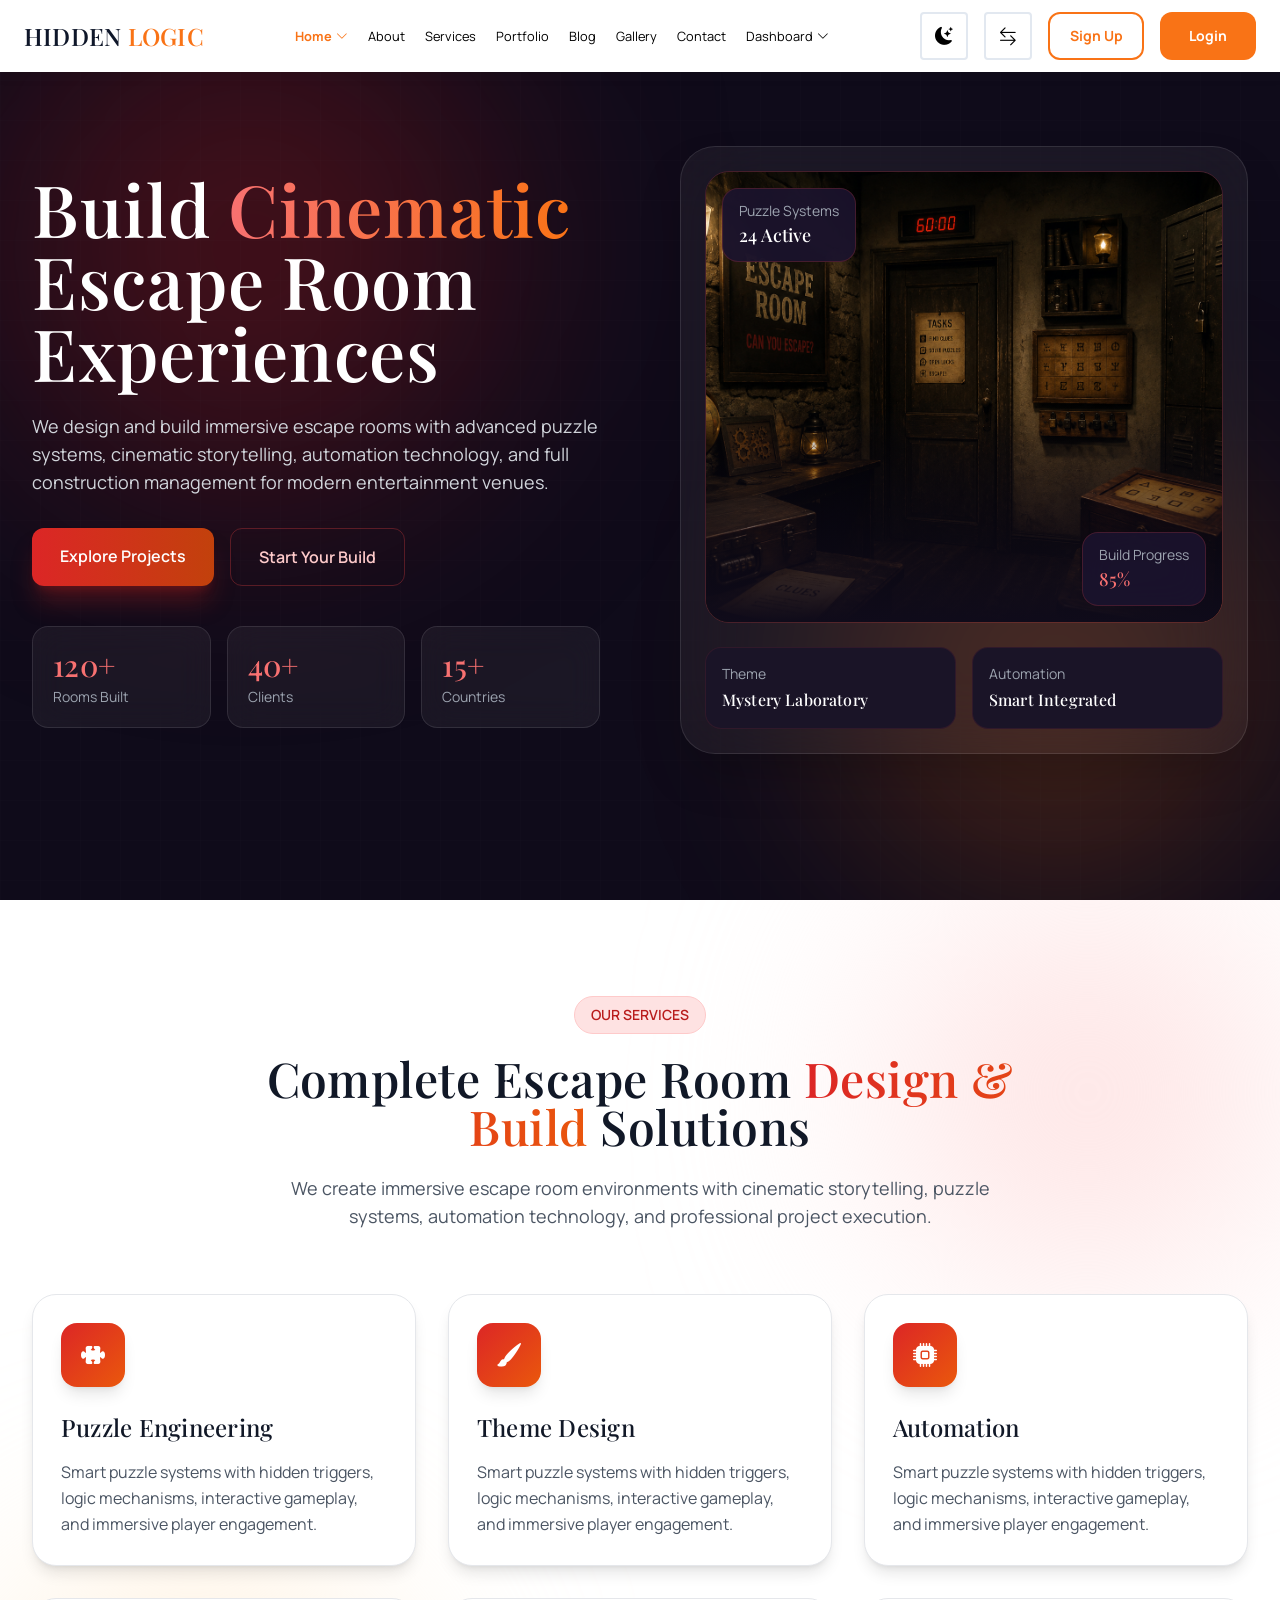
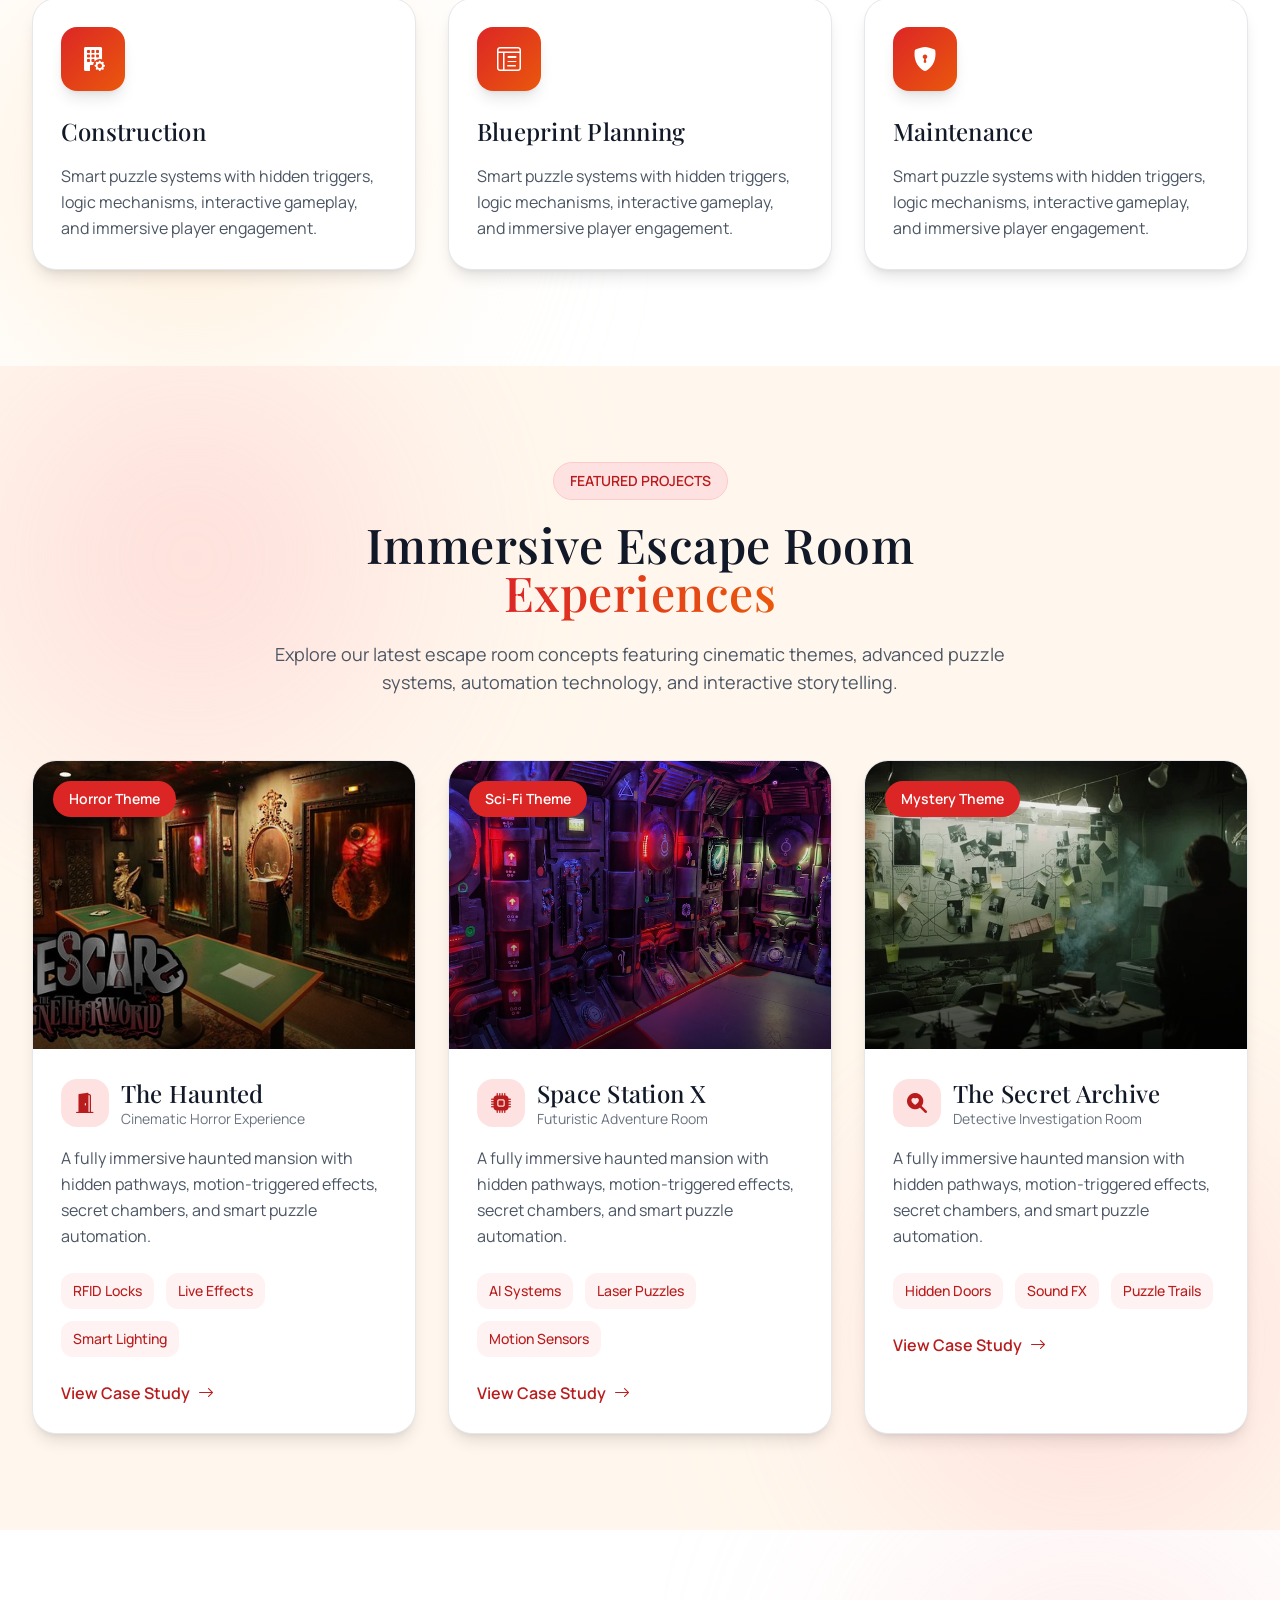
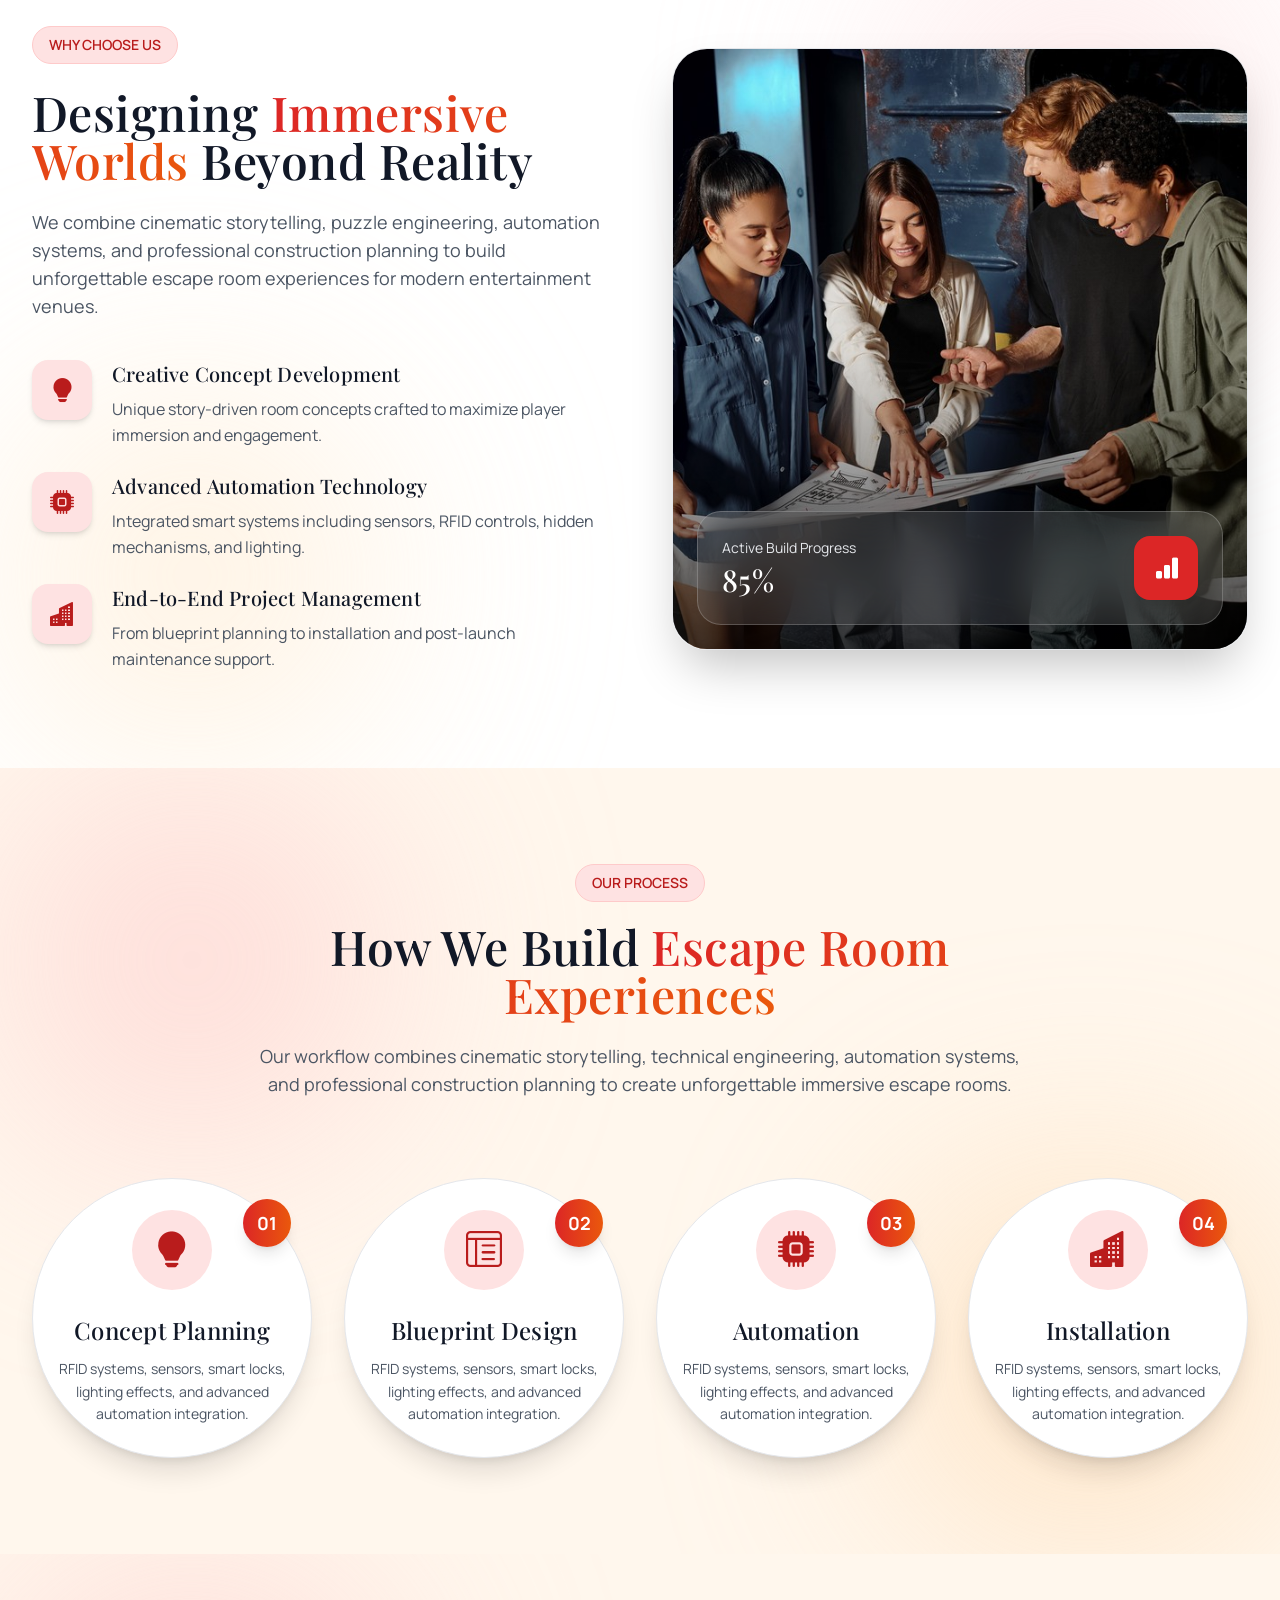
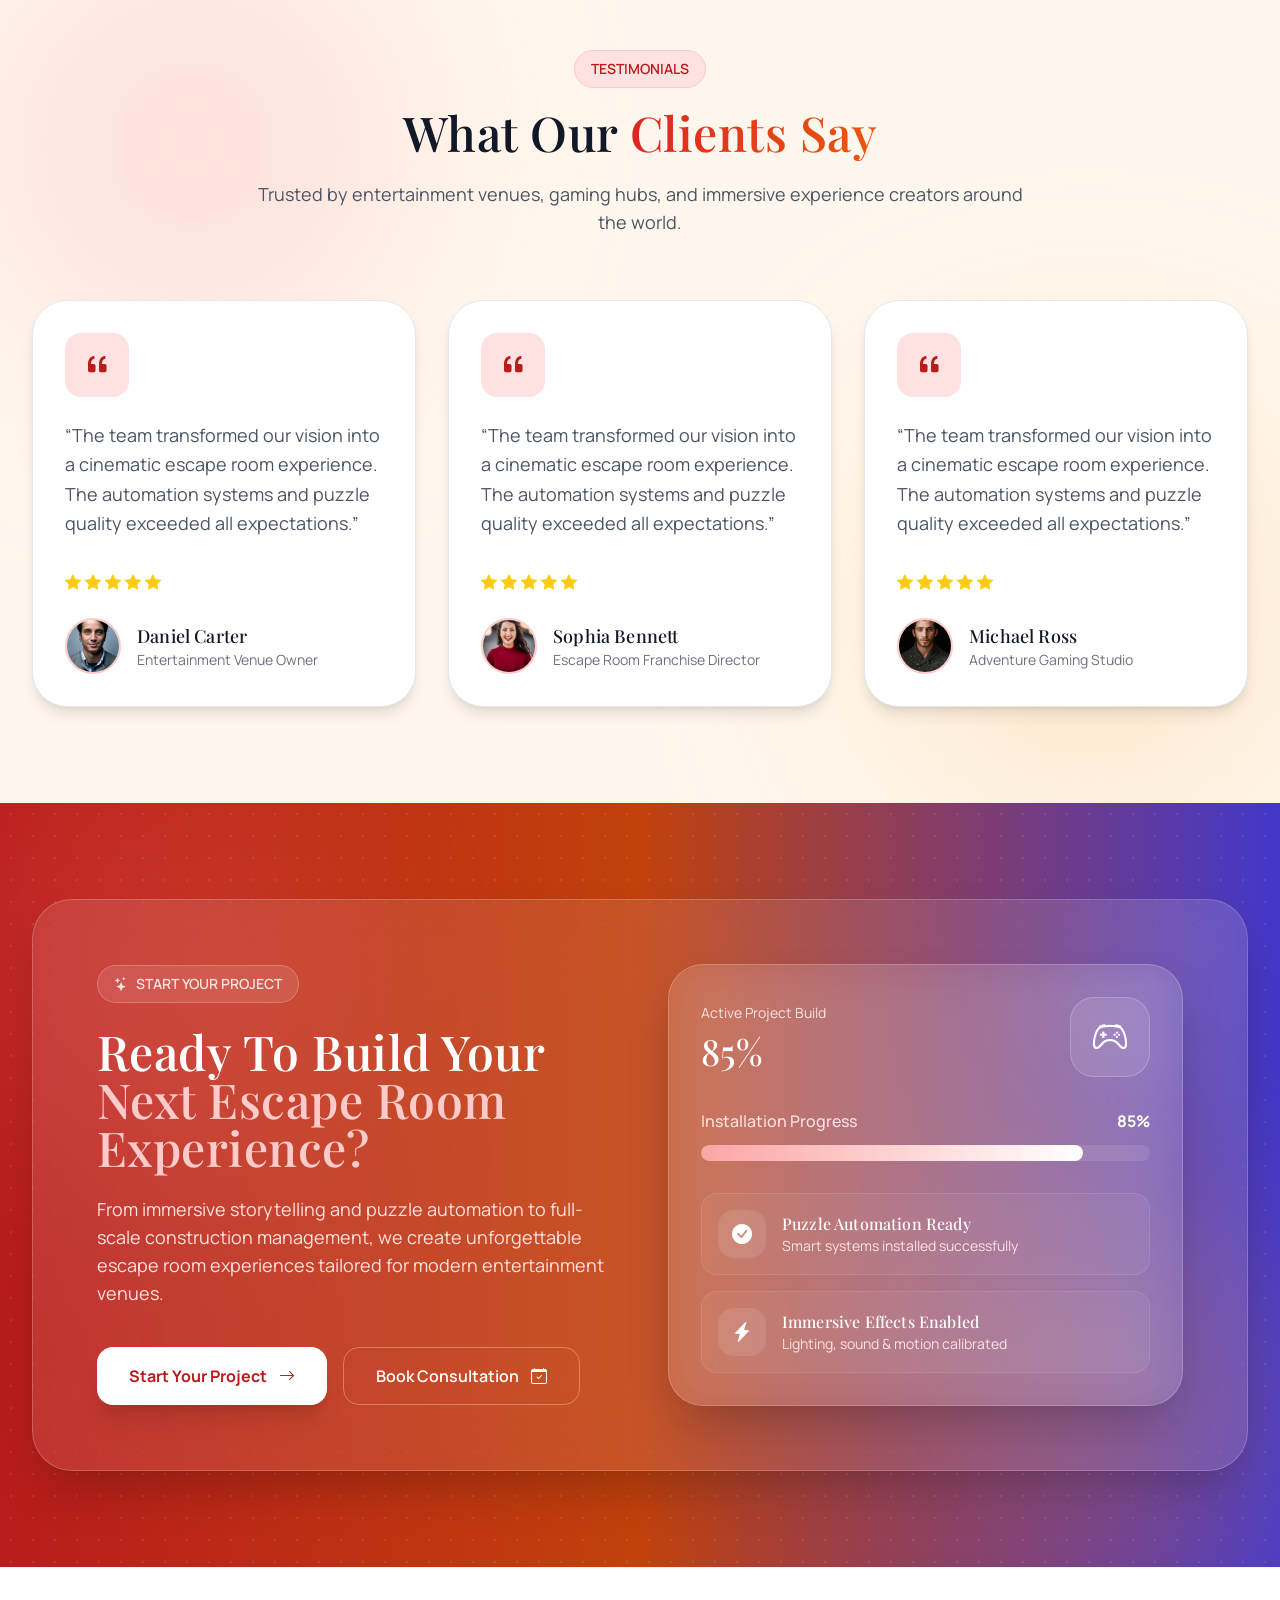
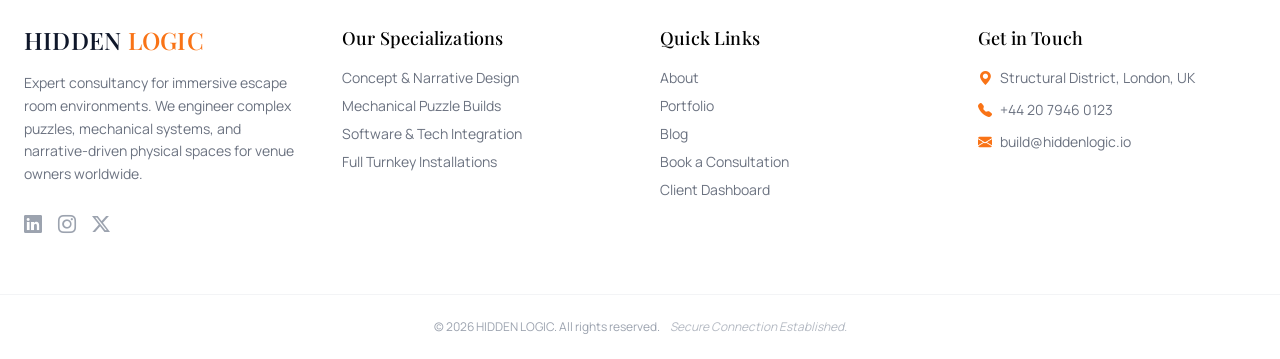
==== commit 56d4990f: "update code" ====
--- a/escape/index.html
+++ b/escape/index.html
@@ -681,9 +681,9 @@
                     </div>
 
                     <p class="text-gray-600 leading-relaxed mb-6">
-                        A high-tech escape room featuring AI interactions,
-                        digital controls, laser puzzles, and immersive sci-fi
-                        mission gameplay.
+                         A fully immersive haunted mansion with hidden pathways,
+                        motion-triggered effects, secret chambers, and smart
+                        puzzle automation.
                     </p>
 
                     <!-- FEATURES -->
@@ -768,9 +768,9 @@
                     </div>
 
                     <p class="text-gray-600 leading-relaxed mb-6">
-                        Players uncover hidden clues, decode ancient secrets,
-                        and solve mystery-driven challenges in a cinematic
-                        investigation environment.
+                        A fully immersive haunted mansion with hidden pathways,
+                        motion-triggered effects, secret chambers, and smart
+                        puzzle automation.
                     </p>
 
                     <!-- FEATURES -->
@@ -1270,9 +1270,9 @@
 
                 <!-- REVIEW -->
                 <p class="text-gray-600 leading-relaxed text-lg mb-8">
-                    “Their project management dashboard made the entire build
-                    process transparent and efficient. Every milestone was
-                    professionally executed.”
+                   “The team transformed our vision into a cinematic escape
+                    room experience. The automation systems and puzzle quality
+                    exceeded all expectations.”
                 </p>
 
                 <!-- STARS -->
@@ -1321,9 +1321,9 @@
 
                 <!-- REVIEW -->
                 <p class="text-gray-600 leading-relaxed text-lg mb-8">
-                    “The immersive storytelling, hidden mechanisms, and
-                    intelligent puzzle flow created one of the best escape room
-                    experiences in our city.”
+                    “The team transformed our vision into a cinematic escape
+                    room experience. The automation systems and puzzle quality
+                    exceeded all expectations.”
                 </p>
 
                 <!-- STARS -->
